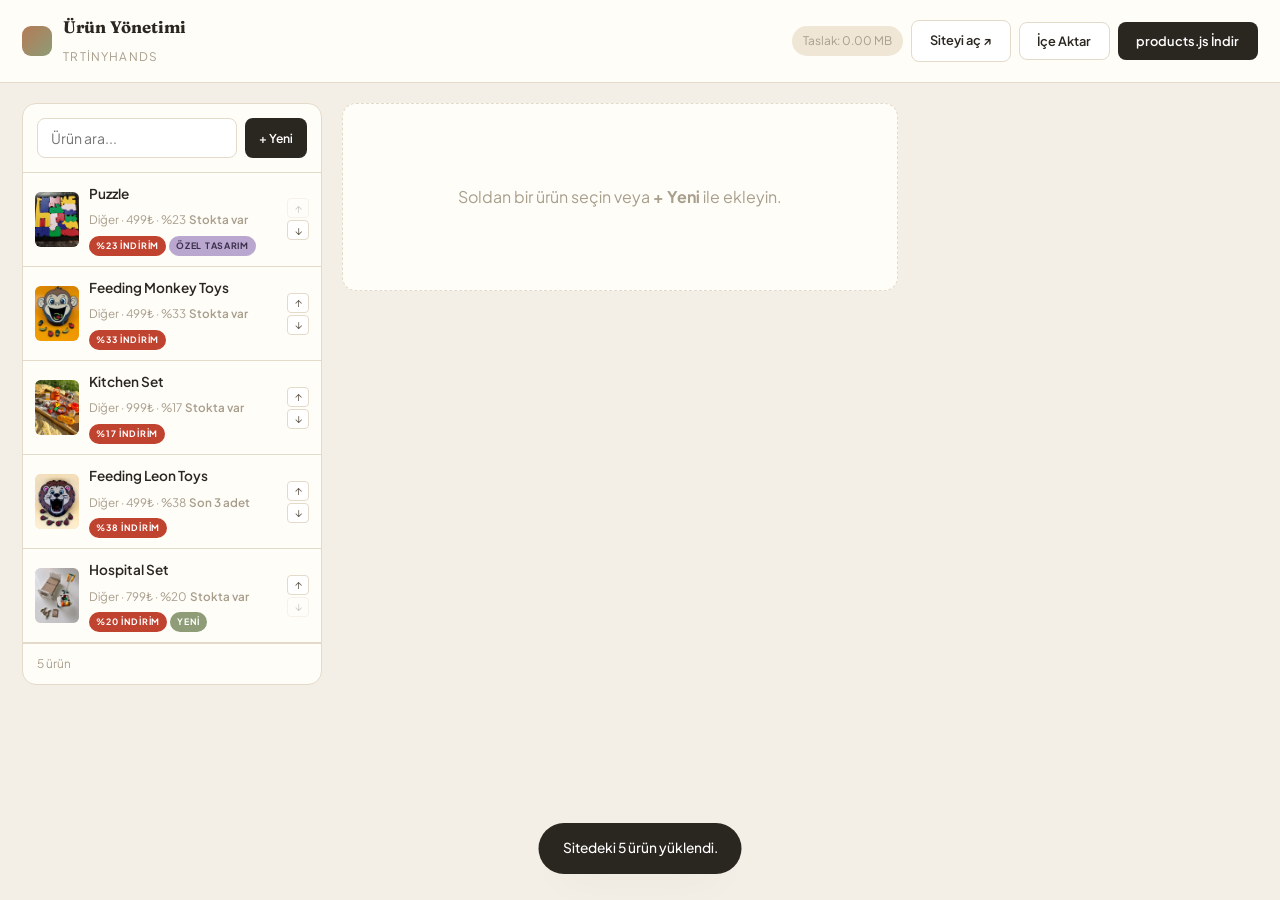
==== admin.html @ 54763dce "Add files via upload" ====
<!doctype html>
<html lang="tr">
<head>
  <meta charset="utf-8" />
  <meta name="viewport" content="width=device-width, initial-scale=1" />
  <meta name="robots" content="noindex, nofollow" />
  <title>Ürün Yönetimi · trtinyhands</title>

  <link rel="preconnect" href="https://fonts.googleapis.com" />
  <link rel="preconnect" href="https://fonts.gstatic.com" crossorigin />
  <link href="https://fonts.googleapis.com/css2?family=Fraunces:opsz,wght@9..144,400..700&family=Plus+Jakarta+Sans:wght@300;400;500;600;700;800&display=swap" rel="stylesheet" />
  <link rel="stylesheet" href="assets/css/style.css?v=13" />
  <link rel="stylesheet" href="assets/css/admin.css?v=13" />
  <link rel="icon" href="data:image/svg+xml,%3Csvg xmlns='http://www.w3.org/2000/svg' viewBox='0 0 100 100'%3E%3Crect x='6' y='6' width='88' height='88' rx='18' fill='%232a2620'/%3E%3Crect x='24' y='24' width='24' height='24' rx='4' fill='%23b47b56'/%3E%3Crect x='52' y='24' width='24' height='24' rx='4' fill='%238e9c78'/%3E%3Crect x='24' y='52' width='24' height='24' rx='4' fill='%23d8a48a'/%3E%3Crect x='52' y='52' width='24' height='24' rx='4' fill='%23e3c27a'/%3E%3C/svg%3E" />
</head>
<body class="admin">

  <header class="ad-head">
    <div class="ad-head__inner">
      <div class="ad-head__brand">
        <span class="ad-head__dot"></span>
        <div>
          <strong>Ürün Yönetimi</strong>
          <small>trtinyhands</small>
        </div>
      </div>

      <div class="ad-head__actions">
        <span class="ad-storage" id="storageMeter" title="Taslak deposu kullanımı"></span>
        <a class="btn-ghost" href="index.html" target="_blank" rel="noopener">Siteyi aç ↗</a>
        <button class="btn-ghost" id="importBtn">İçe Aktar</button>
        <button class="btn-solid" id="exportBtn">products.js İndir</button>
      </div>
    </div>
    <div class="ad-head__bar" id="dirtyBar" hidden>
      Kaydedilmemiş değişiklikler var — yayına almak için <strong>products.js İndir</strong>'e basıp
      dosyayı sitenizdeki <code>assets/js/</code> klasörüne yükleyin.
    </div>
  </header>

  <main class="ad-main">
    <!-- Sol: ürün listesi -->
    <aside class="ad-list">
      <div class="ad-list__head">
        <input type="search" id="listSearch" class="ad-input" placeholder="Ürün ara..." aria-label="Ürün ara" />
        <button class="btn-solid btn-solid--sm" id="newBtn">+ Yeni</button>
      </div>
      <div class="ad-list__items" id="listItems"></div>
      <p class="ad-list__count" id="listCount"></p>
    </aside>

    <!-- Orta: düzenleme formu -->
    <section class="ad-editor" id="editor">
      <div class="ad-empty" id="editorEmpty">
        <p>Soldan bir ürün seçin veya <strong>+ Yeni</strong> ile ekleyin.</p>
      </div>

      <form class="ad-form" id="form" hidden autocomplete="off">
        <div class="ad-form__head">
          <h2 id="formTitle">Ürünü Düzenle</h2>
          <button type="button" class="btn-danger" id="deleteBtn">Sil</button>
        </div>

        <!-- Görsel -->
        <fieldset class="ad-field">
          <legend>Ürün Görseli</legend>
          <p class="ad-hint">
            Kart oranı 4:5. Görseli sürükleyerek konumlandırın, tekerlek veya kaydırıcıyla yakınlaştırın.
            Görsel yüklemezseniz aşağıdaki figür kullanılır.
          </p>
          <div id="cropper"></div>
          <div class="ad-imgbar">
            <label class="btn-ghost">
              Dosya Seç
              <input type="file" id="imageInput" accept="image/*" hidden />
            </label>
            <button type="button" class="btn-ghost" id="imageClear">Görseli Kaldır</button>
          </div>
          <label class="ad-row">
            <span>Yedek figür (görsel yokken)</span>
            <input type="text" id="f_emoji" class="ad-input" maxlength="8" placeholder="🐉" />
          </label>
        </fieldset>

        <!-- Temel bilgiler -->
        <fieldset class="ad-field">
          <legend>Temel Bilgiler</legend>
          <label class="ad-row">
            <span>Ürün adı</span>
            <input type="text" id="f_title" class="ad-input" required />
          </label>
          <label class="ad-row">
            <span>Kategori</span>
            <input type="text" id="f_category" class="ad-input" list="categoryList" required />
            <datalist id="categoryList"></datalist>
          </label>
          <label class="ad-row">
            <span>Açıklama</span>
            <textarea id="f_desc" class="ad-input" rows="4"></textarea>
          </label>
        </fieldset>

        <!-- Fiyat -->
        <fieldset class="ad-field">
          <legend>Fiyat ve İndirim</legend>
          <div class="ad-grid2">
            <label class="ad-row">
              <span>Satış fiyatı (₺)</span>
              <input type="number" id="f_price" class="ad-input" min="0" step="1" required />
            </label>
            <label class="ad-row">
              <span>Eski fiyat (₺) — indirim yoksa boş</span>
              <input type="number" id="f_oldPrice" class="ad-input" min="0" step="1" />
            </label>
          </div>
          <p class="ad-discount" id="discountInfo"></p>
        </fieldset>

        <!-- Stok -->
        <fieldset class="ad-field">
          <legend>Stok</legend>
          <p class="ad-hint">
            Ürün sayfasındaki stok rozetini belirler: <strong>0</strong> → “Tükendi”
            (satın alma kapanır), <strong>1-5</strong> → “Son N adet”,
            <strong>6+</strong> → “Stokta var”.
          </p>
          <label class="ad-row ad-row--narrow">
            <span>Stok adedi</span>
            <input type="number" id="f_stock" class="ad-input" min="0" step="1" />
          </label>
          <p class="ad-stock-preview" id="stockPreview"></p>
        </fieldset>

        <!-- Etiketler -->
        <fieldset class="ad-field">
          <legend>Etiketler</legend>
          <p class="ad-hint">
            Ana sayfadaki kartta ve ürün sayfasında görünür. İndirim etiketi,
            eski fiyat girildiğinde otomatik eklenir.
          </p>
          <div class="ad-badges" id="badgePicker"></div>
        </fieldset>

        <!-- Teknik özellikler -->
        <fieldset class="ad-field">
          <legend>Teknik Özellikler</legend>
          <p class="ad-hint">Boş bıraktığınız alanlar varsayılan değerle doldurulur.</p>
          <label class="ad-row">
            <span>Boyut</span>
            <input type="text" id="f_size" class="ad-input" />
          </label>
          <label class="ad-row">
            <span>Malzeme</span>
            <input type="text" id="f_material" class="ad-input" />
          </label>
          <label class="ad-row">
            <span>Baskı kalitesi</span>
            <input type="text" id="f_layer" class="ad-input" />
          </label>
        </fieldset>

        <!-- Değerlendirme -->
        <fieldset class="ad-field">
          <legend>Değerlendirme</legend>
          <div class="ad-grid2">
            <label class="ad-row">
              <span>Puan (0-5)</span>
              <input type="number" id="f_rating" class="ad-input" min="0" max="5" step="0.1" />
            </label>
            <label class="ad-row">
              <span>Yorum sayısı</span>
              <input type="number" id="f_reviews" class="ad-input" min="0" step="1" />
            </label>
          </div>
        </fieldset>
      </form>
    </section>

    <!-- Sağ: canlı önizleme -->
    <aside class="ad-preview" id="preview" hidden>
      <h3>Önizleme</h3>

      <div class="ad-preview__block">
        <span class="ad-preview__label">Ana sayfadaki kart</span>
        <div class="product-grid ad-preview__grid" id="previewCard"></div>
      </div>

      <div class="ad-preview__block">
        <span class="ad-preview__label">Ürün sayfası</span>
        <div class="ad-preview__detail" id="previewDetail"></div>
      </div>
    </aside>
  </main>

  <input type="file" id="importInput" accept=".js,text/javascript,application/javascript" hidden />
  <div class="toast" id="toast" role="status" aria-live="polite"></div>

  <script src="assets/js/products.js?v=13"></script>
  <script src="assets/js/store.js?v=13"></script>
  <script src="assets/js/cropper.js?v=13"></script>
  <script src="assets/js/admin.js?v=15"></script>
</body>
</html>
---- assets/css/style.css ----
/* ============================================================
   trtinyhands · Global Styles
   Tema: sıcak-minimalist butik (bol beyaz alan, krem tonları)
   ============================================================ */

:root {
  /* Warm minimal palette */
  --bg: #f6f1e8;           /* sayfa: sıcak krem */
  --panel: #fffdf8;        /* kart/görsel/çekmece yüzeyi (krem-beyaz) */
  --cream: #efe6d6;        /* yumuşak bloklar / hover */
  --cream-2: #e8ddca;
  --ink: #2a2620;          /* sıcak siyah */
  --ink-2: #6a6156;
  --muted: #a89e8c;
  --line: #e4daca;         /* sıcak ince çizgi */
  --accent: #b47b56;       /* muted terracotta */
  --accent-ink: #935e3b;
  --sage: #8e9c78;         /* yumuşak adaçayı (dekoratif bant) */

  --radius: 8px;
  --radius-lg: 14px;
  --container: 1240px;
  --header-h: 74px;

  --shadow-sm: 0 1px 2px rgba(40, 36, 32, .04);
  --shadow-md: 0 18px 40px -24px rgba(40, 36, 32, .30);

  --font: 'Plus Jakarta Sans', system-ui, -apple-system, Segoe UI, Roboto, sans-serif;
  --font-display: 'Fraunces', 'Iowan Old Style', Georgia, 'Times New Roman', serif;
  --ease: cubic-bezier(.22, .61, .36, 1);
}

* { box-sizing: border-box; margin: 0; padding: 0; }
html { scroll-behavior: smooth; }
body {
  font-family: var(--font);
  color: var(--ink-2);
  background-color: var(--bg);
  line-height: 1.65;
  font-weight: 400;
  -webkit-font-smoothing: antialiased;
  text-rendering: optimizeLegibility;
  position: relative;
}
/* Canlı, yumuşak renk atmosferi (yaşayan arka plan) */
body::before {
  content: ''; position: fixed; inset: -20%; z-index: -1; pointer-events: none;
  background:
    radial-gradient(circle at 15% 18%, rgba(255, 138, 120, .26), transparent 42%),
    radial-gradient(circle at 85% 14%, rgba(110, 180, 215, .24), transparent 42%),
    radial-gradient(circle at 82% 84%, rgba(150, 195, 135, .24), transparent 44%),
    radial-gradient(circle at 16% 86%, rgba(244, 200, 110, .24), transparent 44%);
  animation: bgdrift 26s ease-in-out infinite alternate;
}
@keyframes bgdrift {
  0%   { transform: translate(0, 0) scale(1); }
  100% { transform: translate(2.5%, -2.5%) scale(1.07); }
}
img { max-width: 100%; display: block; }

/* Başlıklar: sıcak, oturaklı bir serif — el yapımı butik kimliğine güven katar */
h1, h2, h3,
.brand__text, .footer__brand, .card__title, .detail__title,
.section__head h2, .legal-content h1, .cart__head h3 {
  font-family: var(--font-display);
  letter-spacing: -.005em;
}

/* Figür görselleri (OpenMoji SVG) — emoji karakterinin yerini alır */
.emo { width: 1em; height: 1em; display: inline-block; vertical-align: -.125em; object-fit: contain; }
.emo--fallback { display: inline-block; width: auto; height: auto; line-height: 1; }
a { color: inherit; text-decoration: none; }
button { font-family: inherit; cursor: pointer; border: none; background: none; color: inherit; }
h1, h2, h3, h4 { color: var(--ink); font-weight: 600; line-height: 1.2; letter-spacing: -.01em; }

.container { width: 100%; max-width: var(--container); margin: 0 auto; padding: 0 28px; }

/* small caps label */
.eyebrow {
  font-size: .72rem; font-weight: 600; letter-spacing: .18em;
  text-transform: uppercase; color: var(--muted);
}

/* ---------- Buttons ---------- */
.btn {
  display: inline-flex; align-items: center; justify-content: center; gap: .5rem;
  padding: .95rem 1.8rem; border-radius: var(--radius); font-weight: 600; font-size: .82rem;
  letter-spacing: .08em; text-transform: uppercase;
  transition: background .25s var(--ease), color .25s var(--ease), border-color .25s var(--ease), transform .18s var(--ease);
}
.btn--primary { background: var(--ink); color: #fff; }
.btn--primary:hover { background: var(--accent-ink); transform: translateY(-2px); }
.btn--outline { background: transparent; color: var(--ink); border: 1px solid var(--line); }
.btn--outline:hover { border-color: var(--ink); transform: translateY(-2px); }
.btn:active { transform: translateY(0) scale(.98); }
.btn--full { width: 100%; }

/* ---------- Header ---------- */
.header {
  position: sticky; top: 0; z-index: 60;
  background: rgba(246, 241, 232, .82); backdrop-filter: saturate(180%) blur(12px);
  border-bottom: 1px solid var(--line);
}
.header__inner {
  height: var(--header-h);
  display: grid; grid-template-columns: 1fr auto 1fr; align-items: center;
}
.header__left { font-size: .78rem; letter-spacing: .1em; text-transform: uppercase; color: var(--muted); }
.brand {
  justify-self: center; display: inline-flex; align-items: center; gap: .6rem;
  font-weight: 700; font-size: 1.35rem; color: var(--ink); letter-spacing: -.01em; line-height: 0;
}
.brand .logo { height: 50px; width: auto; display: block; }
@media (max-width: 700px) { .brand .logo { height: 42px; } }
.brand__mark {
  display: grid; place-items: center; width: 34px; height: 34px; border-radius: 50%;
  background: var(--ink); color: #fff;
}
.brand__text { font-weight: 700; }
.brand__text span { color: var(--accent); }

.header__actions { justify-self: end; display: flex; align-items: center; gap: .4rem; }
.icon-btn {
  position: relative; display: grid; place-items: center; width: 44px; height: 44px;
  border-radius: 50%; font-size: 1.05rem; transition: background .2s;
}
.icon-btn:hover { background: var(--cream); }
.icon-btn .emo { width: 1.35rem; height: 1.35rem; }
.cart-count {
  position: absolute; top: 4px; right: 4px; min-width: 18px; height: 18px; padding: 0 4px;
  border-radius: 999px; background: var(--accent); color: #fff; font-size: .66rem; font-weight: 700;
  display: grid; place-items: center;
}
.cart-count.bump { animation: bump .45s var(--ease); }
@keyframes bump { 0% { transform: scale(1); } 35% { transform: scale(1.55); } 100% { transform: scale(1); } }

/* ---------- Shop intro ---------- */
.shop-intro { text-align: center; padding: 66px 0 28px; }
.shop-intro h1 { font-size: clamp(2rem, 4vw, 2.85rem); font-weight: 600; margin: 16px 0 14px; }
.shop-intro p { color: var(--ink-2); max-width: 580px; margin: 0 auto; }
.shop-intro .tagline {
  margin-top: 18px; font-style: italic; font-size: 1.05rem; color: var(--accent-ink); letter-spacing: .01em;
}

/* Değerler şeridi (temasal) */
.values {
  display: flex; justify-content: center; flex-wrap: wrap; gap: 14px 40px;
  padding: 6px 0 46px;
}
.value { display: inline-flex; align-items: center; gap: .55rem; font-size: .84rem; color: var(--ink-2); }
.value span { font-size: 1.1rem; color: var(--accent); }

/* Kart kategori etiketi (temasal) */
.card__cat { font-size: .66rem; letter-spacing: .16em; text-transform: uppercase; color: var(--muted); }

/* ---------- Dalgalı tanıtım bandı (temasal arka plan) ---------- */
.intro-band {
  position: relative; background: var(--sage); overflow: hidden;
  padding: 100px 0 108px; margin-bottom: 4px;
}
.intro-band::before, .intro-band::after {
  content: ''; position: absolute; left: 0; right: 0; height: 46px; z-index: 1;
  background-repeat: no-repeat; background-size: 100% 100%;
  background-image: url("data:image/svg+xml,%3Csvg xmlns='http://www.w3.org/2000/svg' viewBox='0 0 1440 48' preserveAspectRatio='none'%3E%3Cpath fill='%23f6f1e8' d='M0,24 C180,48 360,2 720,18 C1080,34 1260,50 1440,26 L1440,48 L0,48 Z'/%3E%3C/svg%3E");
}
.intro-band::before { top: -1px; transform: scaleY(-1); }
.intro-band::after { bottom: -1px; }
.intro-band .shop-intro { position: relative; z-index: 2; padding: 0; }
.intro-band .eyebrow { color: rgba(255, 255, 255, .75); }
.intro-band h1 { color: #fff; }
.intro-band p { color: rgba(255, 255, 255, .95); }
.intro-band .tagline { color: #f4e9db; }

/* ---------- Kayan temasal şerit (marquee) ---------- */
.marquee { overflow: hidden; background: var(--cream); border-top: 1px solid var(--line); border-bottom: 1px solid var(--line); }
.marquee__track { display: inline-flex; align-items: center; white-space: nowrap; padding: 12px 0; animation: marquee 30s linear infinite; }
.marquee:hover .marquee__track { animation-play-state: paused; }
.marquee__track span { display: inline-flex; align-items: center; gap: .5rem; font-size: .82rem; letter-spacing: .06em; color: var(--accent-ink); padding: 0 28px; }
.marquee__track span .emo { width: 1.15rem; height: 1.15rem; }
.marquee__track span::after { content: '·'; margin-left: 28px; color: var(--muted); }
@keyframes marquee { from { transform: translateX(0); } to { transform: translateX(-50%); } }
@media (prefers-reduced-motion: reduce) { .marquee__track { animation: none; } }

/* ---------- Shop toolbar (filters + search) ---------- */
.toolbar {
  display: flex; align-items: center; justify-content: space-between; gap: 20px;
  padding: 22px 0; border-bottom: 1px solid var(--line);
  margin: 54px 0 44px; flex-wrap: wrap;
}
.filters { display: flex; flex-wrap: wrap; gap: 4px; }
.chip {
  display: inline-flex; align-items: center; gap: .4rem;
  padding: .5rem 1rem; border-radius: 999px; font-size: .84rem; font-weight: 500; color: var(--ink-2);
  transition: background .2s, color .2s;
}
.chip .emo { width: 1.05rem; height: 1.05rem; }
.chip:hover { background: var(--cream); color: var(--ink); }
.chip.active { background: var(--ink); color: #fff; }

.search {
  padding: .6rem 1rem .6rem 2.2rem; border: 1px solid var(--line); border-radius: 999px; font-size: .88rem;
  min-width: 230px; background: var(--panel) url("data:image/svg+xml,%3Csvg xmlns='http://www.w3.org/2000/svg' width='16' height='16' fill='none' stroke='%23a49c8f' stroke-width='2' viewBox='0 0 24 24'%3E%3Ccircle cx='11' cy='11' r='7'/%3E%3Cpath d='M21 21l-4.3-4.3'/%3E%3C/svg%3E") no-repeat .85rem center;
  font-family: inherit; transition: border-color .2s;
}
.search:focus { outline: none; border-color: var(--ink); }

/* ---------- Product grid ---------- */
.product-grid { display: grid; grid-template-columns: repeat(4, 1fr); gap: 40px 28px; }
.card { display: flex; flex-direction: column; }
.product-grid .card { transition: transform .35s var(--ease); }
.product-grid .card:hover { transform: translateY(-8px); }
.card__media {
  position: relative; aspect-ratio: 4/5; overflow: hidden;
  border: 1px solid var(--line);
  border-radius: 46% 54% 52% 48% / 50% 46% 54% 50%; /* organik blob */
  display: grid; place-items: center; font-size: 5.9rem;
  background-color: var(--panel);
  background-image:
    radial-gradient(circle at 20% 18%, rgba(255, 255, 255, .55) 0 5px, transparent 6px),
    radial-gradient(circle at 84% 84%, rgba(42, 38, 32, .05) 0 4px, transparent 5px),
    radial-gradient(circle at 86% 22%, rgba(255, 255, 255, .4) 0 3px, transparent 4px);
  transition: border-radius .55s var(--ease), background-color .3s var(--ease),
              box-shadow .3s var(--ease), border-color .3s var(--ease);
}
/* Figür arkası spot ışığı dairesi */
.card__media::before {
  content: ''; position: absolute; z-index: 0; width: 64%; aspect-ratio: 1; border-radius: 50%;
  background: rgba(255, 255, 255, .5); transition: transform .5s var(--ease);
}
.card__emoji { position: relative; z-index: 1; }
.card:hover .card__media { box-shadow: var(--shadow-md); border-color: transparent; }
.card:hover .card__media::before { transform: scale(1.14); }
.card__media .card__emoji { transition: transform .4s var(--ease); }
.card:hover .card__emoji { animation: wobble .6s var(--ease); }
@keyframes wobble {
  0%   { transform: scale(1) rotate(0); }
  30%  { transform: scale(1.14) rotate(-7deg); }
  60%  { transform: scale(1.08) rotate(6deg); }
  100% { transform: scale(1.06) rotate(0); }
}
/* Yüklenen ürün görseli — figür yerine geçer.
   Kaplar `place-items: center` kullandığı için görsel içerik boyutuna
   göre küçülüyordu; mutlak konumla kabı tamamen doldurur. */
.figure { display: block; object-fit: cover; }
.card__media, .gallery__main, .cart-line__img { position: relative; }
.card__media .figure,
.gallery__main .figure,
.cart-line__img .figure {
  position: absolute; inset: 0; width: 100%; height: 100%;
  border-radius: inherit;
}
.card__media .figure { transition: transform .5s var(--ease); }
.card:hover .card__media .figure { transform: scale(1.06); }

/* Sepete uçan kopyanın kendi boyutu olmalı */
.fly .figure { position: static; width: 2.6rem; height: 2.6rem; border-radius: 10px; }

/* ---------- Ürün etiketleri ---------- */
/* Etiketler blob şeklinin dışında, bilgi alanının üstünde durur:
   organik border-radius + overflow:hidden onları kırpıyordu.
   Kap etiket olmasa da basılır ve yüksekliği ayrılır — aksi halde
   etiketsiz kartların başlık/fiyat/buton hizası kayıyordu. */
.card__badges {
  display: flex; flex-wrap: wrap; align-items: flex-start; gap: 5px;
  margin-bottom: 8px;
}
.card__badges .badge { font-size: .6rem; padding: .26rem .6rem; box-shadow: none; }
/* Etiketsiz kartta yeri tutar: sabit bir min-height yazmak yerine gerçek
   rozetin ölçüsünü kullanır, yazı tipi değişse de hiza bozulmaz. */
.badge--ghost { visibility: hidden; background: none; box-shadow: none; animation: none; }
.badge {
  display: inline-block; padding: .34rem .72rem; border-radius: 999px;
  font-family: var(--font); font-size: .66rem; font-weight: 700;
  letter-spacing: .08em; text-transform: uppercase; white-space: nowrap;
  box-shadow: 0 2px 8px rgba(40, 36, 32, .18);
}
.badge--sale  { background: #c0432f; color: #fff; }
.badge--gold  { background: #e3c27a; color: #4a3a1c; }
.badge--sage  { background: #8e9c78; color: #fff; }
.badge--clay  { background: #b47b56; color: #fff; }
.badge--lilac { background: #b9a7cf; color: #3a2f4a; }
.badge--blush { background: #e8b4a0; color: #5a3327; }
.badge--out   { background: #6b6560; color: #fff; }

/* İndirim etiketi dikkat çeksin */
.badge--sale { animation: badgePulse 2.4s ease-in-out infinite; }

/* Detay sayfasındaki etiketler */
.gallery__badges {
  position: absolute; top: 18px; left: 18px; z-index: 2;
  display: flex; flex-wrap: wrap; gap: 8px; max-width: calc(100% - 36px);
}
.gallery__badges .badge { font-size: .7rem; padding: .4rem .85rem; }

.card__info { flex: 1; padding: 16px 4px 0; display: flex; flex-direction: column; gap: 4px; }
.card__title { font-size: 1rem; font-weight: 600; color: var(--ink); }
.card__title-link:hover .card__title { color: var(--accent-ink); }
.card__price { font-size: .95rem; color: var(--ink-2); font-weight: 500; }
.card__price .was { color: var(--muted); text-decoration: line-through; margin-right: 8px; font-weight: 400; }
.card__price .from { color: var(--muted); font-weight: 400; margin-right: 4px; font-size: .82rem; }
/* Başlık iki satıra taştığında bile butonlar aynı hizada kalsın */
.card__price { padding-bottom: 8px; }
.card__add {
  margin-top: auto; padding: .7rem 1rem; border: 1px solid var(--line); border-radius: var(--radius);
  font-size: .76rem; font-weight: 600; letter-spacing: .08em; text-transform: uppercase; color: var(--ink);
  transition: background .2s, color .2s, border-color .2s;
}
.card__add { transition: background .2s, color .2s, border-color .2s, transform .12s var(--ease); }
.card__add:hover { background: var(--ink); color: #fff; border-color: var(--ink); }
.card__add:active { transform: scale(.96); }
.empty { text-align: center; color: var(--muted); padding: 60px 0; grid-column: 1 / -1; }
.empty__icon { display: block; width: 2.6rem; height: 2.6rem; margin: 0 auto 14px; }

/* Tükenen ürün kartı */
.card--out .card__media { opacity: .55; filter: grayscale(.45); }
.card--out .card__add { opacity: .5; cursor: not-allowed; }
.card--out .card__add:hover { background: none; color: var(--ink); border-color: var(--line); }

.shop { padding-bottom: 100px; }

/* ---- Eğlenceli kart şekilleri & pastel tonlar ---- */
/* Pastel ton döngüsü (tema içinde, yumuşak) */
.product-grid .card:nth-child(6n+1) .card__media { background-color: #f6e4dc; } /* blush   */
.product-grid .card:nth-child(6n+2) .card__media { background-color: #f4ecd3; } /* butter  */
.product-grid .card:nth-child(6n+3) .card__media { background-color: #e6ede1; } /* sage    */
.product-grid .card:nth-child(6n+4) .card__media { background-color: #e2ecec; } /* sky     */
.product-grid .card:nth-child(6n+5) .card__media { background-color: #f0e1d5; } /* clay    */
.product-grid .card:nth-child(6n+6) .card__media { background-color: #eae3ef; } /* lilac   */

/* Satır bazlı blob şekil varyasyonu */
.product-grid .card:nth-child(3n+1) .card__media { border-radius: 46% 54% 52% 48% / 50% 46% 54% 50%; }
.product-grid .card:nth-child(3n+2) .card__media { border-radius: 54% 46% 49% 51% / 47% 52% 48% 53%; }
.product-grid .card:nth-child(3n)   .card__media { border-radius: 50% 50% 45% 55% / 55% 47% 53% 45%; }

/* Hover'da şekli değiştir (nth kurallarından sonra gelmeli) */
.product-grid .card:hover .card__media { border-radius: 58% 42% 47% 53% / 44% 57% 43% 56%; }

/* ============================================================
   Product Detail Page
   ============================================================ */
.breadcrumb { padding: 30px 0 0; font-size: .8rem; color: var(--muted); letter-spacing: .02em; }
.breadcrumb a:hover { color: var(--ink); }
.breadcrumb span { margin: 0 .5rem; }

.detail { padding: 30px 0 90px; }
.detail__grid { display: grid; grid-template-columns: 1fr 1fr; gap: 64px; align-items: start; }

/* Gallery */
.gallery__main {
  aspect-ratio: 4/5; border-radius: var(--radius-lg); background: var(--panel); border: 1px solid var(--line);
  display: grid; place-items: center; font-size: 9rem; position: relative; overflow: hidden;
}
.gallery__main .figure { border-radius: var(--radius-lg); }

/* Info */
.detail__cat { font-size: .72rem; font-weight: 600; letter-spacing: .18em; text-transform: uppercase; color: var(--muted); }
.detail__title { font-size: clamp(1.9rem, 3.5vw, 2.6rem); font-weight: 600; margin: 10px 0 14px; }
.detail__rating { display: flex; align-items: center; gap: .5rem; color: var(--muted); font-size: .88rem; margin-bottom: 22px; }
.detail__rating .stars { color: var(--accent); letter-spacing: .08em; }
.detail__price { display: flex; align-items: baseline; gap: .9rem; margin-bottom: 6px; }
.detail__price .now { font-size: 1.7rem; font-weight: 600; color: var(--ink); }
.detail__price .was { color: var(--muted); text-decoration: line-through; font-size: 1.05rem; }
.detail__price .off { color: var(--accent-ink); font-weight: 600; font-size: .82rem; letter-spacing: .04em; }
.detail__stock {
  display: inline-flex; align-items: center; gap: .5rem;
  margin-bottom: 26px; padding: .45rem .95rem .45rem .8rem;
  border-radius: 999px; font-size: .84rem; font-weight: 600; letter-spacing: .01em;
  border: 1px solid;
}
.detail__stock-dot {
  width: 8px; height: 8px; border-radius: 50%; flex-shrink: 0;
  background: currentColor;
}

/* Bol stok — yeşil, nabız atar */
.detail__stock--in { background: #e7efe1; border-color: #c4d6b8; color: #4a6138; }
.detail__stock--in .detail__stock-dot {
  background: #5f8a45;
  box-shadow: 0 0 0 0 rgba(95, 138, 69, .55); animation: stockPulse 2.2s ease-out infinite;
}
/* Azalıyor — kehribar, daha hızlı nabız */
.detail__stock--low { background: #fbeed6; border-color: #eed9a8; color: #8a6318; }
.detail__stock--low .detail__stock-dot {
  background: #c9901f;
  box-shadow: 0 0 0 0 rgba(201, 144, 31, .6); animation: stockPulseLow 1.5s ease-out infinite;
}
/* Tükendi — kırmızı, sabit */
.detail__stock--out { background: #f7e2dd; border-color: #e6bdb3; color: #9c3b28; }
.detail__stock--out .detail__stock-dot { background: #c0432f; }

@keyframes stockPulse {
  0%   { box-shadow: 0 0 0 0 rgba(95, 138, 69, .55); }
  70%  { box-shadow: 0 0 0 7px rgba(95, 138, 69, 0); }
  100% { box-shadow: 0 0 0 0 rgba(95, 138, 69, 0); }
}
@keyframes stockPulseLow {
  0%   { box-shadow: 0 0 0 0 rgba(201, 144, 31, .6); }
  70%  { box-shadow: 0 0 0 8px rgba(201, 144, 31, 0); }
  100% { box-shadow: 0 0 0 0 rgba(201, 144, 31, 0); }
}

/* Stokta yokken satın alma kapalı */
.btn:disabled { opacity: .45; cursor: not-allowed; }
.btn:disabled:hover { transform: none; background: var(--ink); }
.detail__desc { color: var(--ink-2); margin-bottom: 30px; line-height: 1.75; }


.buy-row { display: flex; gap: 12px; align-items: stretch; margin-bottom: 30px; flex-wrap: wrap; }
.stepper { display: inline-flex; align-items: center; border: 1px solid var(--line); border-radius: var(--radius); overflow: hidden; }
.stepper button { width: 48px; min-height: 54px; font-size: 1.2rem; background: transparent; transition: background .2s; }
.stepper button:hover { background: var(--cream); }
.stepper input { width: 50px; text-align: center; border: none; font-size: 1rem; font-weight: 600; font-family: inherit; color: var(--ink); background: transparent; }
.stepper input:focus { outline: none; }
.buy-row .btn { flex: 1; min-height: 54px; }


.specs { border-top: 1px solid var(--line); }
.specs__row { display: flex; justify-content: space-between; gap: 16px; padding: 14px 0; border-bottom: 1px solid var(--line); font-size: .9rem; }
.specs__row dt { color: var(--muted); }
.specs__row dd { color: var(--ink); font-weight: 500; text-align: right; }

/* Related */
.related { padding: 40px 0 100px; border-top: 1px solid var(--line); }

/* not found */
.notfound { text-align: center; padding: 110px 20px; }
.notfound .emoji { font-size: 3.4rem; margin-bottom: 14px; }
.notfound h1 { font-size: 1.7rem; margin-bottom: 10px; }
.notfound p { color: var(--muted); margin-bottom: 26px; }

/* ---------- Cart drawer ---------- */
.cart-overlay { position: fixed; inset: 0; background: rgba(40, 36, 32, .4); opacity: 0; visibility: hidden; transition: .3s; z-index: 90; }
.cart-overlay.open { opacity: 1; visibility: visible; }
.cart {
  position: fixed; top: 0; right: 0; width: min(420px, 100%); height: 100%; background: var(--panel); z-index: 100;
  transform: translateX(100%); transition: transform .4s var(--ease); display: flex; flex-direction: column;
  box-shadow: -30px 0 60px rgba(40, 36, 32, .12);
}
.cart.open { transform: translateX(0); }
.cart__head { display: flex; justify-content: space-between; align-items: center; padding: 26px 26px 20px; border-bottom: 1px solid var(--line); }
.cart__head h3 { font-size: 1.05rem; font-weight: 600; letter-spacing: .04em; text-transform: uppercase; }
.cart__items { flex: 1; overflow-y: auto; padding: 10px 26px; }
.cart-line { display: flex; gap: 14px; padding: 18px 0; border-bottom: 1px solid var(--line); }
.cart-line__img { width: 66px; height: 66px; border-radius: var(--radius); background: var(--cream); display: grid; place-items: center; font-size: 1.9rem; flex-shrink: 0; }
.cart-line__info { flex: 1; }
.cart-line__info strong { display: block; font-size: .92rem; font-weight: 600; color: var(--ink); }
.cart-line__info small { color: var(--muted); }
.qty { display: inline-flex; align-items: center; gap: 12px; margin-top: 10px; }
.qty button { width: 26px; height: 26px; border-radius: 6px; border: 1px solid var(--line); font-size: 1rem; line-height: 1; transition: .2s; }
.qty button:hover { border-color: var(--ink); }
.cart-line__remove { color: var(--muted); font-size: .78rem; align-self: flex-start; }
.cart-line__remove:hover { color: var(--accent-ink); }
.cart__empty { text-align: center; color: var(--muted); padding: 60px 20px; }
.cart__empty span { font-size: 2.6rem; display: block; margin-bottom: 12px; }
.cart__foot { padding: 22px 26px; border-top: 1px solid var(--line); }
.cart__total { display: flex; justify-content: space-between; align-items: center; margin-bottom: 16px; font-size: 1rem; }
.cart__total strong { font-size: 1.3rem; font-weight: 600; color: var(--ink); }
.cart__note { text-align: center; font-size: .76rem; color: var(--muted); margin-top: 12px; }

/* ---------- Toast ---------- */
.toast {
  /* Gizliyken tam olarak ekranın altına çekilir: 130% kısa metinlerde
     yetmiyor ve siyah bir şerit sayfanın altında görünür kalıyordu. */
  position: fixed; bottom: 26px; left: 50%;
  transform: translate(-50%, calc(100% + 26px));
  opacity: 0; visibility: hidden;
  background: var(--ink); color: #fff; padding: .9rem 1.5rem; border-radius: 999px; font-weight: 500; font-size: .86rem;
  z-index: 120; box-shadow: var(--shadow-md); white-space: nowrap;
  transition: transform .35s var(--ease), opacity .3s var(--ease), visibility .3s;
}
.toast.show { transform: translate(-50%, 0); opacity: 1; visibility: visible; }

/* ---------- Footer ---------- */
.footer { border-top: 1px solid var(--line); padding: 44px 0; }
.footer__inner { display: flex; align-items: center; justify-content: space-between; gap: 20px; flex-wrap: wrap; }
.footer__brand { display: inline-flex; align-items: center; gap: .6rem; font-weight: 700; color: var(--ink); font-size: 1.1rem; }
.footer__brand span { color: var(--accent); }
.footer p { font-size: .82rem; color: var(--muted); }
.footer__tag { font-style: italic; color: var(--accent-ink); }

/* ---------- Kaydırma: ilerleme çubuğu + sıkışan başlık ---------- */
.scroll-progress {
  position: absolute; left: 0; right: 0; bottom: -1px; height: 2px;
  background: linear-gradient(90deg, var(--accent), var(--sage));
  transform: scaleX(0); transform-origin: 0 50%;
  will-change: transform;
}

.header { transition: box-shadow .35s var(--ease), background-color .35s var(--ease); }
.header__inner { transition: height .35s var(--ease); }
.header .brand .logo { transition: height .35s var(--ease); }
.header.scrolled {
  background: rgba(246, 241, 232, .94);
  box-shadow: 0 10px 30px -22px rgba(40, 36, 32, .5);
}
.header.scrolled .header__inner { height: 60px; }
.header.scrolled .brand .logo { height: 38px; }

/* Parallax katmanları */
.band-figures, .intro-band .shop-intro { will-change: transform; }

/* ---------- Bölüm başlığı (genel) ---------- */
.section__head { margin-bottom: 34px; text-align: center; }
.section__head h2 { font-size: clamp(1.5rem, 2.6vw, 1.9rem); font-weight: 600; color: var(--ink); }
.section__head .eyebrow { display: block; margin-bottom: 10px; }

/* ============================================================
   Yasal Sayfalar (legal.html)
   ============================================================ */
.legal {
  display: grid; grid-template-columns: 240px 1fr; gap: 56px;
  align-items: start; padding: 24px 0 90px;
}

.legal-nav { position: sticky; top: calc(var(--header-h) + 20px); display: flex; flex-direction: column; gap: 2px; }
.legal-nav h4 {
  font-size: .7rem; font-weight: 600; letter-spacing: .16em; text-transform: uppercase;
  color: var(--muted); margin-bottom: 12px;
}
.legal-nav__link {
  padding: .6rem .85rem; border-radius: var(--radius); font-size: .88rem; color: var(--ink-2);
  transition: background .2s, color .2s;
}
.legal-nav__link:hover { background: var(--cream); color: var(--ink); }
.legal-nav__link.active { background: var(--ink); color: #fff; }

.legal-content {
  background: var(--panel); border: 1px solid var(--line); border-radius: var(--radius-lg);
  padding: 44px 48px; box-shadow: var(--shadow-sm); min-width: 0;
}
.legal-content h1 { font-size: clamp(1.5rem, 3vw, 2rem); font-weight: 600; color: var(--ink); line-height: 1.25; }
.legal-updated { font-size: .8rem; color: var(--muted); margin-top: 8px; }

.legal-notice {
  margin: 24px 0 8px; padding: 16px 18px; border-radius: var(--radius);
  background: var(--cream); border-left: 3px solid var(--accent);
  font-size: .86rem; color: var(--ink-2); line-height: 1.65;
}
.legal-notice strong { color: var(--ink); }
.legal-notice code {
  font-family: ui-monospace, SFMono-Regular, Menlo, monospace; font-size: .82em;
  background: var(--panel); border: 1px solid var(--line); border-radius: 4px; padding: .1em .4em;
}

.legal-body { font-size: .93rem; line-height: 1.8; }
.legal-body h3 {
  font-size: 1rem; font-weight: 600; color: var(--ink);
  margin: 30px 0 10px; padding-top: 22px; border-top: 1px solid var(--line);
}
.legal-body p { margin-bottom: 14px; }
.legal-body strong { color: var(--ink); font-weight: 600; }
.legal-body ul { margin: 0 0 16px 1.15rem; }
.legal-body li { margin-bottom: 7px; }

/* ---------- Reveal (scroll animasyonu) ---------- */
.reveal { opacity: 0; transform: translateY(32px) scale(.97); }
.reveal.in {
  opacity: 1; transform: none;
  transition: opacity .55s var(--ease), transform .75s var(--ease);
  transition-delay: var(--d, 0ms);
}
@media (prefers-reduced-motion: reduce) {
  .reveal, .reveal.in { opacity: 1; transform: none; transition: none; }
}

/* ============================================================
   Eğlenceli Animasyonlar
   ============================================================ */

/* Tanıtım bandında uçuşan figürler */
.band-figures { position: absolute; inset: 0; z-index: 1; pointer-events: none; overflow: hidden; }
.bf { position: absolute; font-size: 2.5rem; filter: drop-shadow(0 8px 12px rgba(40, 36, 32, .18)); animation: floaty 6s ease-in-out infinite; }
.bf--1 { left: 5%;  top: 26%;    animation-duration: 6s; }
.bf--2 { right: 6%; top: 22%;    animation-duration: 7.2s; animation-delay: .5s; }
.bf--3 { left: 11%; bottom: 22%; font-size: 1.9rem; animation-duration: 5.4s; animation-delay: .3s; }
.bf--4 { right: 12%; bottom: 24%; font-size: 2.1rem; animation-duration: 6.6s; animation-delay: 1s; }
.bf--5 { left: 22%;  top: 12%;    font-size: 1.7rem; animation-duration: 6.8s; animation-delay: .8s; }
.bf--6 { right: 24%; bottom: 12%; font-size: 1.6rem; animation-duration: 5.9s; animation-delay: .2s; }
.bf--7 { left: 32%;  bottom: 16%; font-size: 1.5rem; animation-duration: 7.6s; animation-delay: 1.3s; }
.bf--8 { right: 33%; top: 14%;    font-size: 1.4rem; animation-duration: 6.2s; animation-delay: .6s; }
@keyframes floaty {
  0%, 100% { transform: translateY(0) rotate(-5deg); }
  50%      { transform: translateY(-20px) rotate(6deg); }
}

/* Sepete uçan figür */
.fly {
  position: fixed; z-index: 130; font-size: 2.6rem; transform: translate(-50%, -50%);
  transition: transform .8s cubic-bezier(.5, -0.28, .35, 1), opacity .8s ease;
  pointer-events: none; will-change: transform, opacity;
}

/* Sepet ikonu sallanması */
.icon-btn.wiggle { animation: wiggle .5s ease; }
@keyframes wiggle {
  0%, 100% { transform: rotate(0); }
  20% { transform: rotate(-14deg); }
  45% { transform: rotate(11deg); }
  70% { transform: rotate(-6deg); }
}

/* Rozet nabzı */
@keyframes badgePulse {
  0%, 100% { transform: scale(1); }
  50% { transform: scale(1.06); }
}

/* Logo giriş animasyonu */
.brand .logo { animation: logoIn .6s var(--ease) both; }
@keyframes logoIn { from { opacity: 0; transform: translateY(-7px) scale(.95); } to { opacity: 1; transform: none; } }

/* Filtre çipi hover zıplaması */
.chip { transition: background .2s, color .2s, transform .18s var(--ease); }
.chip:hover { transform: translateY(-2px); }

/* Değer/şerit öğeleri hover */
.marquee__track span { transition: color .2s; }

/* Hareket azaltma tercihi */
@media (prefers-reduced-motion: reduce) {
  .bf, .badge, .brand .logo, .card__emoji, .detail__stock-dot { animation: none !important; }
  .fly { display: none !important; }
}

/* ============================================================
   Responsive
   ============================================================ */
@media (max-width: 1000px) {
  .product-grid { grid-template-columns: repeat(3, 1fr); }
  .detail__grid { grid-template-columns: 1fr; gap: 36px; }
  .legal { grid-template-columns: 1fr; gap: 28px; }
  .legal-nav { position: static; flex-direction: row; flex-wrap: wrap; gap: 6px; }
  .legal-nav h4 { width: 100%; margin-bottom: 6px; }
  .legal-content { padding: 32px 28px; }
  .gallery__main { max-width: 480px; }
}
@media (max-width: 700px) {
  .container { padding: 0 20px; }
  .product-grid { grid-template-columns: repeat(2, 1fr); gap: 28px 16px; }
  .toolbar { flex-direction: column; align-items: stretch; }
  .search { min-width: 0; width: 100%; }
  .filters { justify-content: center; }
  .shop-intro { padding: 46px 0 30px; }
  .footer__inner { flex-direction: column; text-align: center; }
  .legal-content { padding: 26px 20px; }
  .legal-nav__link { font-size: .82rem; padding: .5rem .7rem; }
  .bf--1, .bf--3, .bf--5, .bf--6, .bf--7, .bf--8 { display: none; }
  .bf--2 { right: 3%; top: 8%; font-size: 1.7rem; }
  .bf--4 { right: 4%; bottom: 10%; font-size: 1.7rem; }
}
@media (max-width: 420px) {
  .product-grid { grid-template-columns: 1fr 1fr; gap: 22px 12px; }
  .card__media { font-size: 4.2rem; }
}
---- assets/css/admin.css ----
/* ============================================================
   trtinyhands · Ürün Yönetim Paneli (admin.css)
   style.css'in üzerine biner; mağaza sınıflarını (.card, .badge,
   .specs …) önizlemede aynen kullanır.
   ============================================================ */

.admin {
  background: #f4efe6;
  color: var(--ink-2);
  min-height: 100vh;
}
.admin::before { display: none; } /* mağazadaki hareketli arka planı kapat */

.admin h1, .admin h2, .admin h3 { color: var(--ink); }

/* ---------- Ortak kontroller ---------- */
.btn-solid, .btn-ghost, .btn-danger {
  font-family: var(--font); font-size: .8rem; font-weight: 600;
  padding: .6rem 1.1rem; border-radius: var(--radius); cursor: pointer;
  border: 1px solid transparent; transition: .18s var(--ease); white-space: nowrap;
  display: inline-flex; align-items: center; gap: .4rem;
}
.btn-solid { background: var(--ink); color: #fff; }
.btn-solid:hover { background: var(--accent-ink); }
.btn-solid--sm { padding: .5rem .8rem; font-size: .76rem; }
.btn-ghost { background: #fff; color: var(--ink); border-color: var(--line); }
.btn-ghost:hover { border-color: var(--ink); }
.btn-danger { background: transparent; color: #c0432f; border-color: #e3bdb5; }
.btn-danger:hover { background: #c0432f; color: #fff; border-color: #c0432f; }

.ad-input {
  width: 100%; padding: .62rem .8rem; border: 1px solid var(--line); border-radius: var(--radius);
  background: #fff; font-family: var(--font); font-size: .88rem; color: var(--ink);
  transition: border-color .18s;
}
.ad-input:focus { outline: none; border-color: var(--ink); }
textarea.ad-input { resize: vertical; line-height: 1.6; }

/* ---------- Üst çubuk ---------- */
.ad-head {
  position: sticky; top: 0; z-index: 50;
  background: var(--panel); border-bottom: 1px solid var(--line);
}
.ad-head__inner {
  display: flex; align-items: center; justify-content: space-between; gap: 16px;
  padding: 14px 22px; flex-wrap: wrap;
}
.ad-head__brand { display: flex; align-items: center; gap: .7rem; }
.ad-head__dot {
  width: 30px; height: 30px; border-radius: 9px; flex-shrink: 0;
  background: linear-gradient(135deg, var(--accent), var(--sage));
}
.ad-head__brand strong { display: block; font-family: var(--font-display); font-size: 1.05rem; color: var(--ink); }
.ad-head__brand small { color: var(--muted); font-size: .74rem; letter-spacing: .1em; text-transform: uppercase; }
.ad-head__actions { display: flex; align-items: center; gap: 8px; flex-wrap: wrap; }

.ad-storage {
  font-size: .74rem; color: var(--muted); padding: .35rem .7rem;
  background: var(--cream); border-radius: 999px; white-space: nowrap;
}
.ad-storage.is-warn { background: #f7e0d8; color: #a8412c; font-weight: 600; }

.ad-head__bar {
  background: #fdf3d8; border-top: 1px solid #ecdcb0; color: #7a5c17;
  font-size: .82rem; padding: 10px 22px;
}
.ad-head__bar code {
  font-family: ui-monospace, SFMono-Regular, Menlo, monospace; font-size: .92em;
  background: #fff; border: 1px solid #ecdcb0; border-radius: 4px; padding: .05em .35em;
}

/* ---------- Yerleşim ---------- */
.ad-main {
  display: grid; grid-template-columns: 300px minmax(0, 1fr) 340px;
  gap: 20px; padding: 20px 22px 60px; align-items: start;
  max-width: 1600px; margin: 0 auto;
}

/* ---------- Ürün listesi ---------- */
.ad-list {
  background: var(--panel); border: 1px solid var(--line); border-radius: var(--radius-lg);
  position: sticky; top: 86px; overflow: hidden;
}
.ad-list__head { display: flex; gap: 8px; padding: 14px; border-bottom: 1px solid var(--line); }
.ad-list__items { max-height: calc(100vh - 230px); overflow-y: auto; }
.ad-list__count { padding: 10px 14px; font-size: .74rem; color: var(--muted); border-top: 1px solid var(--line); }

.ad-item {
  display: flex; align-items: center; gap: 10px; padding: 10px 12px;
  border-bottom: 1px solid var(--line); cursor: pointer; transition: background .15s;
}
.ad-item:hover { background: var(--cream); }
.ad-item.is-active { background: var(--cream); box-shadow: inset 3px 0 0 var(--accent); }
.ad-item__thumb {
  position: relative;
  width: 44px; height: 55px; flex-shrink: 0; border-radius: 6px; overflow: hidden;
  background: var(--cream-2); display: grid; place-items: center; font-size: 1.5rem;
}
.ad-item__thumb .figure { position: absolute; inset: 0; width: 100%; height: 100%; }
.ad-item__thumb .emo { width: 1.5rem; height: 1.5rem; }
.ad-item__info { flex: 1; min-width: 0; }
.ad-item__info strong {
  display: block; font-size: .85rem; font-weight: 600; color: var(--ink);
  overflow: hidden; text-overflow: ellipsis; white-space: nowrap;
}
.ad-item__info small { font-size: .73rem; color: var(--muted); }
.ad-item__badges { display: flex; flex-wrap: wrap; gap: 3px; margin-top: 4px; }
.ad-item__stock {
  display: inline-block; margin-top: 2px; font-size: .68rem; font-weight: 600;
}
.ad-item__stock--in  { color: #4a6138; }
.ad-item__stock--low { color: #8a6318; }
.ad-item__stock--out { color: #9c3b28; }
.ad-item__badges .badge { font-size: .55rem; padding: .18rem .45rem; box-shadow: none; animation: none; }
.ad-item__move { display: flex; flex-direction: column; gap: 2px; }
.ad-item__move button {
  width: 22px; height: 20px; border: 1px solid var(--line); border-radius: 4px;
  background: #fff; font-size: .7rem; line-height: 1; cursor: pointer; color: var(--ink-2);
}
.ad-item__move button:hover:not(:disabled) { border-color: var(--ink); color: var(--ink); }
.ad-item__move button:disabled { opacity: .3; cursor: default; }

/* ---------- Düzenleme formu ---------- */
.ad-editor { min-width: 0; }
.ad-empty {
  background: var(--panel); border: 1px dashed var(--line); border-radius: var(--radius-lg);
  padding: 80px 24px; text-align: center; color: var(--muted);
}

.ad-form {
  background: var(--panel); border: 1px solid var(--line); border-radius: var(--radius-lg);
  padding: 24px 26px 30px;
}
.ad-form__head {
  display: flex; align-items: center; justify-content: space-between; gap: 16px;
  padding-bottom: 18px; border-bottom: 1px solid var(--line); margin-bottom: 8px;
}
.ad-form__head h2 { font-size: 1.25rem; font-weight: 600; }

.ad-field { border: none; padding: 22px 0 4px; border-top: 1px solid var(--line); }
.ad-field:first-of-type { border-top: none; padding-top: 14px; }
.ad-field legend {
  font-size: .7rem; font-weight: 700; letter-spacing: .14em; text-transform: uppercase;
  color: var(--muted); padding: 0; margin-bottom: 4px;
}
.ad-hint { font-size: .78rem; color: var(--muted); line-height: 1.6; margin: 6px 0 14px; }

.ad-row { display: block; margin-bottom: 14px; }
.ad-row > span {
  display: block; font-size: .76rem; font-weight: 600; color: var(--ink-2); margin-bottom: 6px;
}
.ad-grid2 { display: grid; grid-template-columns: 1fr 1fr; gap: 14px; }

.ad-row--narrow { max-width: 180px; }

.ad-stock-preview {
  font-size: .8rem; padding: .6rem .85rem; border-radius: var(--radius); margin-top: 2px;
}
.ad-stock-preview--in  { background: #e7efe1; color: #4a6138; }
.ad-stock-preview--low { background: #fbeed6; color: #8a6318; }
.ad-stock-preview--out { background: #f7e2dd; color: #9c3b28; }

.ad-discount {
  font-size: .8rem; color: var(--accent-ink); background: var(--cream);
  padding: .6rem .85rem; border-radius: var(--radius); margin-top: 2px;
}

/* Etiket seçici */
.ad-badges { display: flex; flex-wrap: wrap; gap: 10px; }
.ad-badge-opt { display: inline-flex; align-items: center; gap: .45rem; cursor: pointer; }
.ad-badge-opt input { width: 16px; height: 16px; accent-color: var(--ink); cursor: pointer; }
.ad-badge-opt .badge { animation: none; }
.ad-badge-opt input:not(:checked) + .badge { opacity: .35; filter: grayscale(.7); }

/* ---------- Görsel kırpıcı ---------- */
.cropper { display: block; }
.cropper__stage {
  position: relative; width: 100%; max-width: 300px; border-radius: var(--radius-lg);
  overflow: hidden; background: var(--cream-2); border: 1px solid var(--line);
  cursor: grab; touch-action: none; user-select: none;
}
.cropper__stage.is-dragging { cursor: grabbing; }
.cropper__stage canvas { display: block; width: 100%; height: 100%; }
.cropper__empty {
  position: absolute; inset: 0; display: grid; place-content: center; gap: 4px;
  text-align: center; color: var(--muted); padding: 20px; pointer-events: none;
}
.cropper__empty strong { color: var(--ink-2); font-size: .9rem; }
.cropper__empty span { font-size: .76rem; }

.cropper__controls {
  display: flex; align-items: center; gap: 14px; max-width: 300px; margin-top: 12px;
}
.cropper__zoom { flex: 1; display: flex; align-items: center; gap: .6rem; }
.cropper__zoom span { font-size: .74rem; color: var(--muted); white-space: nowrap; }
.cropper__zoom input { flex: 1; accent-color: var(--accent); cursor: pointer; }

#cropper.is-drop .cropper__stage { border-color: var(--accent); background: var(--cream); }

.ad-imgbar { display: flex; gap: 8px; margin: 12px 0 18px; flex-wrap: wrap; }
.ad-imgbar .btn-ghost { cursor: pointer; }

/* ---------- Önizleme ---------- */
.ad-preview {
  background: var(--panel); border: 1px solid var(--line); border-radius: var(--radius-lg);
  padding: 20px; position: sticky; top: 86px;
  max-height: calc(100vh - 110px); overflow-y: auto;
}
.ad-preview h3 { font-size: 1rem; font-weight: 600; margin-bottom: 4px; }
.ad-preview__block { margin-top: 20px; }
.ad-preview__label {
  display: block; font-size: .68rem; font-weight: 700; letter-spacing: .12em;
  text-transform: uppercase; color: var(--muted); margin-bottom: 10px;
}

/* Kart önizlemesi tek sütun */
.ad-preview__grid { grid-template-columns: 1fr; max-width: 210px; }
/* Önizlemede kart etkileşimsizdir ve reveal animasyonunu beklemez */
.ad-preview__grid { pointer-events: none; }
.ad-preview__grid .card.reveal { opacity: 1; transform: none; }
/* Sıra (:nth-child) tonunu doğru tutmak için eklenen görünmez kardeşler */
.ad-preview__ghost { display: none; }
.ad-preview__grid .card__media { font-size: 3.6rem; }
.ad-preview__grid .card__badges .badge { font-size: .52rem; padding: .2rem .45rem; }
.ad-preview__grid .card__add { cursor: default; }

/* Ürün sayfası önizlemesi */
.ad-preview__detail {
  border: 1px solid var(--line); border-radius: var(--radius-lg); padding: 14px; background: var(--bg);
}
.ad-preview__detail .gallery__main { font-size: 3.6rem; max-width: 190px; margin: 0 auto; }
.ad-preview__detail .gallery__badges { top: 10px; left: 10px; gap: 5px; }
.ad-preview__detail .gallery__badges .badge { font-size: .55rem; padding: .2rem .5rem; }
.ad-preview__info { margin-top: 16px; }
.ad-preview__info .detail__title { font-size: 1.15rem; margin: 6px 0 8px; }
.ad-preview__info .detail__rating { font-size: .76rem; margin-bottom: 12px; }
.ad-preview__info .detail__price { margin-bottom: 4px; }
.ad-preview__info .detail__price .now { font-size: 1.15rem; }
.ad-preview__info .detail__price .was { font-size: .85rem; }
.ad-preview__info .detail__stock { font-size: .72rem; margin-bottom: 12px; padding: .35rem .75rem .35rem .6rem; }
.ad-preview__info .detail__desc { font-size: .8rem; line-height: 1.65; margin-bottom: 16px; }
.ad-preview__info .specs__row { font-size: .78rem; padding: 9px 0; }

/* ---------- Responsive ---------- */
@media (max-width: 1240px) {
  .ad-main { grid-template-columns: 260px minmax(0, 1fr); }
  .ad-preview { grid-column: 1 / -1; position: static; max-height: none; }
  .ad-preview__block { display: inline-block; vertical-align: top; width: 48%; margin-right: 2%; }
}
@media (max-width: 820px) {
  .ad-main { grid-template-columns: 1fr; padding: 16px; }
  .ad-list { position: static; }
  .ad-list__items { max-height: 320px; }
  .ad-preview__block { display: block; width: 100%; margin-right: 0; }
  .ad-grid2 { grid-template-columns: 1fr; }
  .ad-head__inner { padding: 12px 16px; }
}
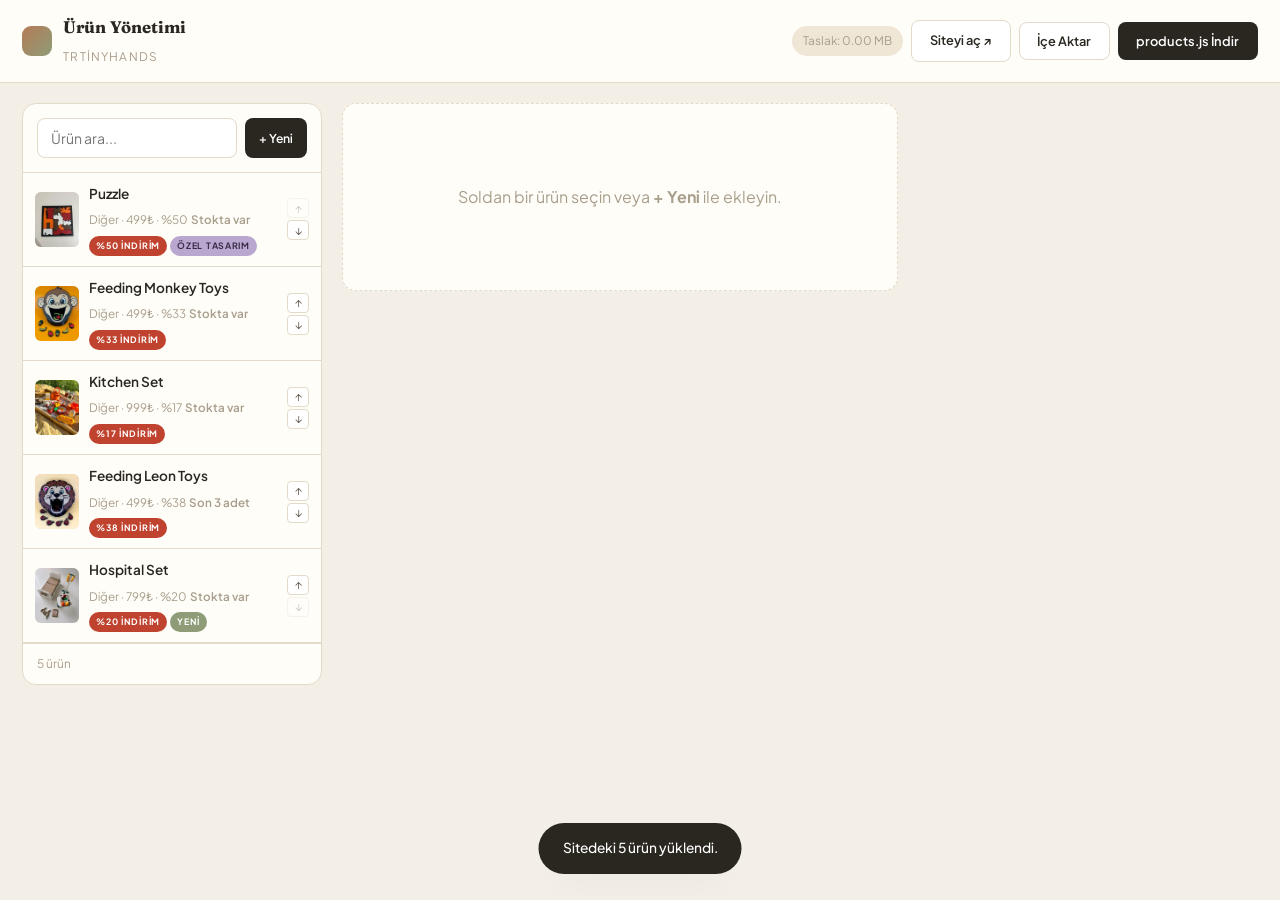
==== commit 35791075: "Add files via upload" ====
--- a/admin.html
+++ b/admin.html
@@ -150,11 +150,11 @@
             <input type="text" id="f_size" class="ad-input" />
           </label>
           <label class="ad-row">
-            <span>Malzeme</span>
+            <span>Hangi yönden destekler?</span>
             <input type="text" id="f_material" class="ad-input" />
           </label>
           <label class="ad-row">
-            <span>Baskı kalitesi</span>
+            <span>Çocuk sağlığına uygun ve güvenli.</span>
             <input type="text" id="f_layer" class="ad-input" />
           </label>
         </fieldset>
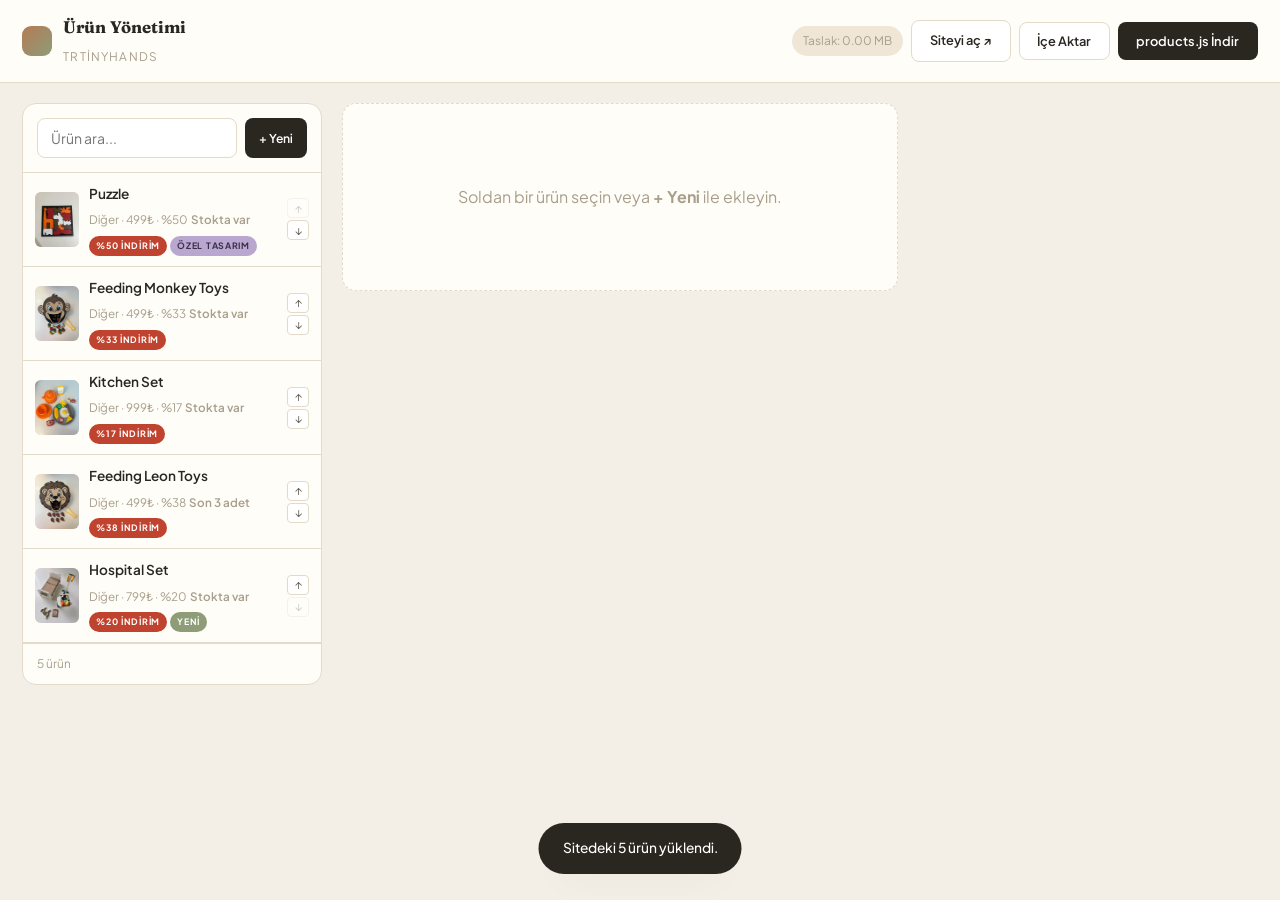
==== commit 61189559: "Add files via upload" ====
--- a/admin.html
+++ b/admin.html
@@ -1,203 +1,228 @@
-<!doctype html>
-<html lang="tr">
-<head>
-  <meta charset="utf-8" />
-  <meta name="viewport" content="width=device-width, initial-scale=1" />
-  <meta name="robots" content="noindex, nofollow" />
-  <title>Ürün Yönetimi · trtinyhands</title>
-
-  <link rel="preconnect" href="https://fonts.googleapis.com" />
-  <link rel="preconnect" href="https://fonts.gstatic.com" crossorigin />
-  <link href="https://fonts.googleapis.com/css2?family=Fraunces:opsz,wght@9..144,400..700&family=Plus+Jakarta+Sans:wght@300;400;500;600;700;800&display=swap" rel="stylesheet" />
-  <link rel="stylesheet" href="assets/css/style.css?v=13" />
-  <link rel="stylesheet" href="assets/css/admin.css?v=13" />
-  <link rel="icon" href="data:image/svg+xml,%3Csvg xmlns='http://www.w3.org/2000/svg' viewBox='0 0 100 100'%3E%3Crect x='6' y='6' width='88' height='88' rx='18' fill='%232a2620'/%3E%3Crect x='24' y='24' width='24' height='24' rx='4' fill='%23b47b56'/%3E%3Crect x='52' y='24' width='24' height='24' rx='4' fill='%238e9c78'/%3E%3Crect x='24' y='52' width='24' height='24' rx='4' fill='%23d8a48a'/%3E%3Crect x='52' y='52' width='24' height='24' rx='4' fill='%23e3c27a'/%3E%3C/svg%3E" />
-</head>
-<body class="admin">
-
-  <header class="ad-head">
-    <div class="ad-head__inner">
-      <div class="ad-head__brand">
-        <span class="ad-head__dot"></span>
-        <div>
-          <strong>Ürün Yönetimi</strong>
-          <small>trtinyhands</small>
-        </div>
-      </div>
-
-      <div class="ad-head__actions">
-        <span class="ad-storage" id="storageMeter" title="Taslak deposu kullanımı"></span>
-        <a class="btn-ghost" href="index.html" target="_blank" rel="noopener">Siteyi aç ↗</a>
-        <button class="btn-ghost" id="importBtn">İçe Aktar</button>
-        <button class="btn-solid" id="exportBtn">products.js İndir</button>
-      </div>
-    </div>
-    <div class="ad-head__bar" id="dirtyBar" hidden>
-      Kaydedilmemiş değişiklikler var — yayına almak için <strong>products.js İndir</strong>'e basıp
-      dosyayı sitenizdeki <code>assets/js/</code> klasörüne yükleyin.
-    </div>
-  </header>
-
-  <main class="ad-main">
-    <!-- Sol: ürün listesi -->
-    <aside class="ad-list">
-      <div class="ad-list__head">
-        <input type="search" id="listSearch" class="ad-input" placeholder="Ürün ara..." aria-label="Ürün ara" />
-        <button class="btn-solid btn-solid--sm" id="newBtn">+ Yeni</button>
-      </div>
-      <div class="ad-list__items" id="listItems"></div>
-      <p class="ad-list__count" id="listCount"></p>
-    </aside>
-
-    <!-- Orta: düzenleme formu -->
-    <section class="ad-editor" id="editor">
-      <div class="ad-empty" id="editorEmpty">
-        <p>Soldan bir ürün seçin veya <strong>+ Yeni</strong> ile ekleyin.</p>
-      </div>
-
-      <form class="ad-form" id="form" hidden autocomplete="off">
-        <div class="ad-form__head">
-          <h2 id="formTitle">Ürünü Düzenle</h2>
-          <button type="button" class="btn-danger" id="deleteBtn">Sil</button>
-        </div>
-
-        <!-- Görsel -->
-        <fieldset class="ad-field">
-          <legend>Ürün Görseli</legend>
-          <p class="ad-hint">
-            Kart oranı 4:5. Görseli sürükleyerek konumlandırın, tekerlek veya kaydırıcıyla yakınlaştırın.
-            Görsel yüklemezseniz aşağıdaki figür kullanılır.
-          </p>
-          <div id="cropper"></div>
-          <div class="ad-imgbar">
-            <label class="btn-ghost">
-              Dosya Seç
-              <input type="file" id="imageInput" accept="image/*" hidden />
-            </label>
-            <button type="button" class="btn-ghost" id="imageClear">Görseli Kaldır</button>
-          </div>
-          <label class="ad-row">
-            <span>Yedek figür (görsel yokken)</span>
-            <input type="text" id="f_emoji" class="ad-input" maxlength="8" placeholder="🐉" />
-          </label>
-        </fieldset>
-
-        <!-- Temel bilgiler -->
-        <fieldset class="ad-field">
-          <legend>Temel Bilgiler</legend>
-          <label class="ad-row">
-            <span>Ürün adı</span>
-            <input type="text" id="f_title" class="ad-input" required />
-          </label>
-          <label class="ad-row">
-            <span>Kategori</span>
-            <input type="text" id="f_category" class="ad-input" list="categoryList" required />
-            <datalist id="categoryList"></datalist>
-          </label>
-          <label class="ad-row">
-            <span>Açıklama</span>
-            <textarea id="f_desc" class="ad-input" rows="4"></textarea>
-          </label>
-        </fieldset>
-
-        <!-- Fiyat -->
-        <fieldset class="ad-field">
-          <legend>Fiyat ve İndirim</legend>
-          <div class="ad-grid2">
-            <label class="ad-row">
-              <span>Satış fiyatı (₺)</span>
-              <input type="number" id="f_price" class="ad-input" min="0" step="1" required />
-            </label>
-            <label class="ad-row">
-              <span>Eski fiyat (₺) — indirim yoksa boş</span>
-              <input type="number" id="f_oldPrice" class="ad-input" min="0" step="1" />
-            </label>
-          </div>
-          <p class="ad-discount" id="discountInfo"></p>
-        </fieldset>
-
-        <!-- Stok -->
-        <fieldset class="ad-field">
-          <legend>Stok</legend>
-          <p class="ad-hint">
-            Ürün sayfasındaki stok rozetini belirler: <strong>0</strong> → “Tükendi”
-            (satın alma kapanır), <strong>1-5</strong> → “Son N adet”,
-            <strong>6+</strong> → “Stokta var”.
-          </p>
-          <label class="ad-row ad-row--narrow">
-            <span>Stok adedi</span>
-            <input type="number" id="f_stock" class="ad-input" min="0" step="1" />
-          </label>
-          <p class="ad-stock-preview" id="stockPreview"></p>
-        </fieldset>
-
-        <!-- Etiketler -->
-        <fieldset class="ad-field">
-          <legend>Etiketler</legend>
-          <p class="ad-hint">
-            Ana sayfadaki kartta ve ürün sayfasında görünür. İndirim etiketi,
-            eski fiyat girildiğinde otomatik eklenir.
-          </p>
-          <div class="ad-badges" id="badgePicker"></div>
-        </fieldset>
-
-        <!-- Teknik özellikler -->
-        <fieldset class="ad-field">
-          <legend>Teknik Özellikler</legend>
-          <p class="ad-hint">Boş bıraktığınız alanlar varsayılan değerle doldurulur.</p>
-          <label class="ad-row">
-            <span>Boyut</span>
-            <input type="text" id="f_size" class="ad-input" />
-          </label>
-          <label class="ad-row">
-            <span>Hangi yönden destekler?</span>
-            <input type="text" id="f_material" class="ad-input" />
-          </label>
-          <label class="ad-row">
-            <span>Çocuk sağlığına uygun ve güvenli.</span>
-            <input type="text" id="f_layer" class="ad-input" />
-          </label>
-        </fieldset>
-
-        <!-- Değerlendirme -->
-        <fieldset class="ad-field">
-          <legend>Değerlendirme</legend>
-          <div class="ad-grid2">
-            <label class="ad-row">
-              <span>Puan (0-5)</span>
-              <input type="number" id="f_rating" class="ad-input" min="0" max="5" step="0.1" />
-            </label>
-            <label class="ad-row">
-              <span>Yorum sayısı</span>
-              <input type="number" id="f_reviews" class="ad-input" min="0" step="1" />
-            </label>
-          </div>
-        </fieldset>
-      </form>
-    </section>
-
-    <!-- Sağ: canlı önizleme -->
-    <aside class="ad-preview" id="preview" hidden>
-      <h3>Önizleme</h3>
-
-      <div class="ad-preview__block">
-        <span class="ad-preview__label">Ana sayfadaki kart</span>
-        <div class="product-grid ad-preview__grid" id="previewCard"></div>
-      </div>
-
-      <div class="ad-preview__block">
-        <span class="ad-preview__label">Ürün sayfası</span>
-        <div class="ad-preview__detail" id="previewDetail"></div>
-      </div>
-    </aside>
-  </main>
-
-  <input type="file" id="importInput" accept=".js,text/javascript,application/javascript" hidden />
-  <div class="toast" id="toast" role="status" aria-live="polite"></div>
-
-  <script src="assets/js/products.js?v=13"></script>
-  <script src="assets/js/store.js?v=13"></script>
-  <script src="assets/js/cropper.js?v=13"></script>
-  <script src="assets/js/admin.js?v=15"></script>
-</body>
-</html>
+<!doctype html>
+<html lang="tr">
+<head>
+  <meta charset="utf-8" />
+  <meta name="viewport" content="width=device-width, initial-scale=1" />
+  <meta name="robots" content="noindex, nofollow" />
+  <title>Ürün Yönetimi · trtinyhands</title>
+
+  <link rel="preconnect" href="https://fonts.googleapis.com" />
+  <link rel="preconnect" href="https://fonts.gstatic.com" crossorigin />
+  <link href="https://fonts.googleapis.com/css2?family=Fraunces:opsz,wght@9..144,400..700&family=Plus+Jakarta+Sans:wght@300;400;500;600;700;800&display=swap" rel="stylesheet" />
+  <link rel="stylesheet" href="assets/css/style.css?v=31" />
+  <link rel="stylesheet" href="assets/css/admin.css?v=31" />
+  <link rel="icon" href="data:image/svg+xml,%3Csvg xmlns='http://www.w3.org/2000/svg' viewBox='0 0 100 100'%3E%3Crect x='6' y='6' width='88' height='88' rx='18' fill='%232a2620'/%3E%3Crect x='24' y='24' width='24' height='24' rx='4' fill='%23b47b56'/%3E%3Crect x='52' y='24' width='24' height='24' rx='4' fill='%238e9c78'/%3E%3Crect x='24' y='52' width='24' height='24' rx='4' fill='%23d8a48a'/%3E%3Crect x='52' y='52' width='24' height='24' rx='4' fill='%23e3c27a'/%3E%3C/svg%3E" />
+</head>
+<body class="admin">
+
+  <header class="ad-head">
+    <div class="ad-head__inner">
+      <div class="ad-head__brand">
+        <span class="ad-head__dot"></span>
+        <div>
+          <strong>Ürün Yönetimi</strong>
+          <small>trtinyhands</small>
+        </div>
+      </div>
+
+      <div class="ad-head__actions">
+        <span class="ad-storage" id="storageMeter" title="Taslak deposu kullanımı"></span>
+        <a class="btn-ghost" href="index.html" target="_blank" rel="noopener">Siteyi aç ↗</a>
+        <button class="btn-ghost" id="importBtn">İçe Aktar</button>
+        <button class="btn-solid" id="exportBtn">products.js İndir</button>
+      </div>
+    </div>
+    <div class="ad-head__bar" id="dirtyBar" hidden>
+      Kaydedilmemiş değişiklikler var — yayına almak için <strong>products.js İndir</strong>'e basıp
+      dosyayı sitenizdeki <code>assets/js/</code> klasörüne yükleyin.
+    </div>
+  </header>
+
+  <main class="ad-main">
+    <!-- Sol: ürün listesi -->
+    <aside class="ad-list">
+      <div class="ad-list__head">
+        <input type="search" id="listSearch" class="ad-input" placeholder="Ürün ara..." aria-label="Ürün ara" />
+        <button class="btn-solid btn-solid--sm" id="newBtn">+ Yeni</button>
+      </div>
+      <div class="ad-list__items" id="listItems"></div>
+      <p class="ad-list__count" id="listCount"></p>
+    </aside>
+
+    <!-- Orta: düzenleme formu -->
+    <section class="ad-editor" id="editor">
+      <div class="ad-empty" id="editorEmpty">
+        <p>Soldan bir ürün seçin veya <strong>+ Yeni</strong> ile ekleyin.</p>
+      </div>
+
+      <form class="ad-form" id="form" hidden autocomplete="off">
+        <div class="ad-form__head">
+          <h2 id="formTitle">Ürünü Düzenle</h2>
+          <button type="button" class="btn-danger" id="deleteBtn">Sil</button>
+        </div>
+
+        <!-- Görseller ve videolar -->
+        <fieldset class="ad-field">
+          <legend>Görseller ve Videolar</legend>
+          <p class="ad-hint">
+            Ürün sayfasında ok tuşlarıyla gezilen bir galeri olur.
+            Ana sayfadaki kartta ve sepette <strong>yalnızca fotoğraflar</strong> görünür
+            — kart <strong>ilk fotoğrafla</strong> açılır, oklarla diğerlerine geçilir.
+            Videolar yalnızca ürün sayfasında oynar. Hiç fotoğraf eklemezseniz
+            aşağıdaki figür kullanılır.
+          </p>
+
+          <div class="ad-media" id="mediaStrip"></div>
+
+          <div class="ad-imgbar">
+            <label class="btn-ghost">
+              + Görsel Ekle
+              <input type="file" id="imageInput" accept="image/*" multiple hidden />
+            </label>
+            <button type="button" class="btn-ghost" id="videoAdd">+ Video Ekle</button>
+          </div>
+
+          <div class="ad-media-edit" id="mediaEdit" hidden>
+            <p class="ad-hint" id="mediaEditHint"></p>
+
+            <label class="ad-row" id="videoUrlRow" hidden>
+              <span>Video dosyası</span>
+              <input type="text" id="f_videoUrl" class="ad-input"
+                     placeholder="assets/video/tanitim.mp4" />
+              <p class="ad-video-check" id="videoCheck"></p>
+            </label>
+
+            <div id="cropper"></div>
+
+            <div class="ad-imgbar">
+              <button type="button" class="btn-ghost" id="mediaUp">← Öne al</button>
+              <button type="button" class="btn-ghost" id="mediaDown">Geri al →</button>
+              <button type="button" class="btn-danger" id="mediaDelete">Bu medyayı sil</button>
+            </div>
+          </div>
+
+          <label class="ad-row">
+            <span>Yedek figür (medya yokken)</span>
+            <input type="text" id="f_emoji" class="ad-input" maxlength="8" placeholder="🐉" />
+          </label>
+        </fieldset>
+
+        <!-- Temel bilgiler -->
+        <fieldset class="ad-field">
+          <legend>Temel Bilgiler</legend>
+          <label class="ad-row">
+            <span>Ürün adı</span>
+            <input type="text" id="f_title" class="ad-input" required />
+          </label>
+          <label class="ad-row">
+            <span>Kategori</span>
+            <input type="text" id="f_category" class="ad-input" list="categoryList" required />
+            <datalist id="categoryList"></datalist>
+          </label>
+          <label class="ad-row">
+            <span>Açıklama</span>
+            <textarea id="f_desc" class="ad-input" rows="4"></textarea>
+          </label>
+        </fieldset>
+
+        <!-- Fiyat -->
+        <fieldset class="ad-field">
+          <legend>Fiyat ve İndirim</legend>
+          <div class="ad-grid2">
+            <label class="ad-row">
+              <span>Satış fiyatı (₺)</span>
+              <input type="number" id="f_price" class="ad-input" min="0" step="1" required />
+            </label>
+            <label class="ad-row">
+              <span>Eski fiyat (₺) — indirim yoksa boş</span>
+              <input type="number" id="f_oldPrice" class="ad-input" min="0" step="1" />
+            </label>
+          </div>
+          <p class="ad-discount" id="discountInfo"></p>
+        </fieldset>
+
+        <!-- Stok -->
+        <fieldset class="ad-field">
+          <legend>Stok</legend>
+          <p class="ad-hint">
+            Ürün sayfasındaki stok rozetini belirler: <strong>0</strong> → “Tükendi”
+            (satın alma kapanır), <strong>1-5</strong> → “Son N adet”,
+            <strong>6+</strong> → “Stokta var”.
+          </p>
+          <label class="ad-row ad-row--narrow">
+            <span>Stok adedi</span>
+            <input type="number" id="f_stock" class="ad-input" min="0" step="1" />
+          </label>
+          <p class="ad-stock-preview" id="stockPreview"></p>
+        </fieldset>
+
+        <!-- Etiketler -->
+        <fieldset class="ad-field">
+          <legend>Etiketler</legend>
+          <p class="ad-hint">
+            Ana sayfadaki kartta ve ürün sayfasında görünür. İndirim etiketi,
+            eski fiyat girildiğinde otomatik eklenir.
+          </p>
+          <div class="ad-badges" id="badgePicker"></div>
+        </fieldset>
+
+        <!-- Teknik özellikler -->
+        <fieldset class="ad-field">
+          <legend>Teknik Özellikler</legend>
+          <p class="ad-hint">Boş bıraktığınız alanlar varsayılan değerle doldurulur.</p>
+          <label class="ad-row">
+            <span>Boyut</span>
+            <input type="text" id="f_size" class="ad-input" />
+          </label>
+          <label class="ad-row">
+            <span>Hangi yönden destekler?</span>
+            <input type="text" id="f_material" class="ad-input" />
+          </label>
+          <label class="ad-row">
+            <span>Yaş aralığı</span>
+            <input type="text" id="f_layer" class="ad-input" />
+          </label>
+        </fieldset>
+
+        <!-- Değerlendirme -->
+        <fieldset class="ad-field">
+          <legend>Değerlendirme</legend>
+          <div class="ad-grid2">
+            <label class="ad-row">
+              <span>Puan (0-5)</span>
+              <input type="number" id="f_rating" class="ad-input" min="0" max="5" step="0.1" />
+            </label>
+            <label class="ad-row">
+              <span>Yorum sayısı</span>
+              <input type="number" id="f_reviews" class="ad-input" min="0" step="1" />
+            </label>
+          </div>
+        </fieldset>
+      </form>
+    </section>
+
+    <!-- Sağ: canlı önizleme -->
+    <aside class="ad-preview" id="preview" hidden>
+      <h3>Önizleme</h3>
+
+      <div class="ad-preview__block">
+        <span class="ad-preview__label">Ana sayfadaki kart</span>
+        <div class="product-grid ad-preview__grid" id="previewCard"></div>
+      </div>
+
+      <div class="ad-preview__block">
+        <span class="ad-preview__label">Ürün sayfası</span>
+        <div class="ad-preview__detail" id="previewDetail"></div>
+      </div>
+    </aside>
+  </main>
+
+  <input type="file" id="importInput" accept=".js,text/javascript,application/javascript" hidden />
+  <div class="toast" id="toast" role="status" aria-live="polite"></div>
+
+  <script src="assets/js/products.js?v=31"></script>
+  <script src="assets/js/store.js?v=31"></script>
+  <script src="assets/js/cropper.js?v=31"></script>
+  <script src="assets/js/admin.js?v=31"></script>
+</body>
+</html>
--- a/assets/css/style.css
+++ b/assets/css/style.css
@@ -106,16 +106,57 @@
   display: grid; grid-template-columns: 1fr auto 1fr; align-items: center;
 }
 .header__left { font-size: .78rem; letter-spacing: .1em; text-transform: uppercase; color: var(--muted); }
+/* Logo kilidi: tavşan (SVG) + kelime işareti (gerçek metin).
+   --logo-h tek ayar noktasıdır; yazı ondan türer, böylece her boyutta
+   ikisi aynı oranda kalır. Dar ekranda sığsın diye kademeli küçülür. */
 .brand {
-  justify-self: center; display: inline-flex; align-items: center; gap: .6rem;
-  font-weight: 700; font-size: 1.35rem; color: var(--ink); letter-spacing: -.01em; line-height: 0;
-}
-.brand .logo { height: 50px; width: auto; display: block; }
-@media (max-width: 700px) { .brand .logo { height: 42px; } }
-.brand__mark {
-  display: grid; place-items: center; width: 34px; height: 34px; border-radius: 50%;
-  background: var(--ink); color: #fff;
-}
+  --logo-h: 44px;
+  justify-self: center; display: inline-flex; align-items: center; gap: .75rem;
+  color: var(--ink); line-height: 1;
+  text-decoration: none;
+  transition: transform .25s var(--ease);
+}
+.brand:hover {
+  transform: translateY(-1px);
+}
+.brand .logo {
+  height: var(--logo-h); width: auto; display: block; flex: none;
+  transition: transform .35s var(--ease);
+}
+.brand:hover .logo {
+  transform: rotate(-4deg) scale(1.05);
+}
+.brand__name {
+  font-family: 'Fredoka', 'Quicksand', system-ui, sans-serif;
+  font-weight: 500;
+  font-size: calc(var(--logo-h) * 0.64);
+  letter-spacing: .08em;
+  white-space: nowrap;
+  display: inline-flex;
+  align-items: center;
+  user-select: none;
+  line-height: 1;
+  transition: transform .2s var(--ease);
+}
+.brand__tr {
+  color: #5c7049;
+  letter-spacing: .06em;
+  transition: color .2s var(--ease);
+}
+.brand__tiny {
+  color: var(--ink);
+  letter-spacing: .06em;
+  transition: color .2s var(--ease);
+}
+.brand__hands {
+  color: var(--accent);
+  letter-spacing: .06em;
+  transition: color .2s var(--ease);
+}
+.brand:hover .brand__tr { color: #445435; }
+.brand:hover .brand__hands { color: var(--accent-ink); }
+@media (max-width: 700px) { .brand { --logo-h: 36px; } }
+@media (max-width: 420px) { .brand { --logo-h: 28px; } }
 .brand__text { font-weight: 700; }
 .brand__text span { color: var(--accent); }
 
@@ -335,6 +376,61 @@
 /* Hover'da şekli değiştir (nth kurallarından sonra gelmeli) */
 .product-grid .card:hover .card__media { border-radius: 58% 42% 47% 53% / 44% 57% 43% 56%; }
 
+/* ---------- Kart galerisi (birden çok görsel / video) ----------
+   Oklar ve noktalar .card__frame üzerinde, blob şeklinin DIŞINDA durur:
+   .card__media organik border-radius + overflow:hidden taşıdığı için
+   içeride kenarlardan kırpılırlardı. */
+.card__frame { position: relative; }
+.card__slides, .card__slide { position: absolute; inset: 0; border-radius: inherit; }
+.card__slide { opacity: 0; transition: opacity .45s var(--ease); }
+.card__slide.is-active { opacity: 1; }
+/* Görselin tamamını kaplayan görünmez bağlantı — ürün sayfasına götürür.
+   Oklar bunun üstünde (z-index) durur, yoksa tıklamalar bağlantıya giderdi. */
+.card__link { position: absolute; inset: 0; z-index: 2; border-radius: inherit; }
+
+.card__nav {
+  position: absolute; top: 50%; transform: translateY(-50%); z-index: 3;
+  width: 34px; height: 34px; border-radius: 50%;
+  display: grid; place-items: center;
+  font-size: 1.3rem; line-height: 1; color: var(--ink);
+  background: rgba(255, 253, 248, .94); border: 1px solid var(--line);
+  box-shadow: 0 4px 14px rgba(40, 36, 32, .22);
+  opacity: 0; transition: opacity .25s var(--ease), background .2s, color .2s, border-color .2s;
+}
+.card__nav--prev { left: 6px; }
+.card__nav--next { right: 6px; }
+.card__frame:hover .card__nav,
+.card__nav:focus-visible { opacity: 1; }
+.card__nav:hover { background: var(--ink); color: #fff; border-color: var(--ink); }
+/* Dokunmatikte hover yok — oklar hep görünsün */
+@media (hover: none) { .card__nav { opacity: 1; } }
+
+.card__dots {
+  position: absolute; left: 0; right: 0; bottom: 10px; z-index: 3;
+  display: flex; justify-content: center; gap: 6px;
+}
+.card__dot {
+  width: 7px; height: 7px; border-radius: 50%;
+  background: rgba(42, 38, 32, .22); border: 1px solid rgba(255, 255, 255, .75);
+  transition: background .2s, transform .2s var(--ease);
+}
+.card__dot.is-active { background: var(--ink); transform: scale(1.3); }
+
+/* ---------- Video işareti ---------- */
+/* Izgarada ve küçük görsellerde videolar oynatılmaz: kapak + oynat işareti */
+.media-play {
+  position: absolute; left: 50%; top: 50%; transform: translate(-50%, -50%);
+  z-index: 1; pointer-events: none;
+  width: 46px; height: 46px; border-radius: 50%;
+  background: rgba(42, 38, 32, .55);
+  box-shadow: 0 2px 12px rgba(40, 36, 32, .3);
+}
+.media-play::after {
+  content: ''; position: absolute; left: 54%; top: 50%; transform: translate(-50%, -50%);
+  border-style: solid; border-width: 9px 0 9px 15px;
+  border-color: transparent transparent transparent #fff;
+}
+
 /* ============================================================
    Product Detail Page
    ============================================================ */
@@ -351,6 +447,46 @@
   display: grid; place-items: center; font-size: 9rem; position: relative; overflow: hidden;
 }
 .gallery__main .figure { border-radius: var(--radius-lg); }
+
+/* Galeri: büyük görsel + oklar + küçük görseller */
+.gallery__slide { position: absolute; inset: 0; border-radius: inherit; opacity: 0; transition: opacity .35s var(--ease); }
+.gallery__slide.is-active { opacity: 1; }
+.gallery__slide[data-type="video"] { cursor: pointer; }
+.gallery__slide:not(.is-active) { pointer-events: none; }
+.gallery__iframe { position: absolute; inset: 0; width: 100%; height: 100%; border: 0; }
+
+.gallery__nav {
+  position: absolute; top: 50%; transform: translateY(-50%); z-index: 3;
+  width: 44px; height: 44px; border-radius: 50%;
+  display: grid; place-items: center;
+  font-size: 1.7rem; line-height: 1; color: var(--ink);
+  background: rgba(255, 253, 248, .92); border: 1px solid var(--line);
+  box-shadow: var(--shadow-md);
+  transition: background .2s, color .2s, border-color .2s;
+}
+.gallery__nav--prev { left: 14px; }
+.gallery__nav--next { right: 14px; }
+.gallery__nav:hover { background: var(--ink); color: #fff; border-color: var(--ink); }
+
+.gallery__counter {
+  position: absolute; right: 14px; bottom: 14px; z-index: 3;
+  padding: .28rem .7rem; border-radius: 999px;
+  font-size: .74rem; font-weight: 600; letter-spacing: .04em;
+  color: #fff; background: rgba(42, 38, 32, .6);
+}
+
+.gallery__thumbs { display: flex; flex-wrap: wrap; gap: 10px; margin-top: 14px; }
+.gallery__thumb {
+  position: relative; width: 70px; aspect-ratio: 4/5; overflow: hidden;
+  border-radius: var(--radius); border: 1px solid var(--line);
+  background: var(--panel);
+  transition: border-color .2s, transform .2s var(--ease), box-shadow .2s;
+}
+.gallery__thumb .figure { position: absolute; inset: 0; width: 100%; height: 100%; }
+.gallery__thumb .media-play { width: 24px; height: 24px; }
+.gallery__thumb .media-play::after { border-width: 5px 0 5px 8px; }
+.gallery__thumb:hover { transform: translateY(-2px); }
+.gallery__thumb.is-active { border-color: var(--ink); box-shadow: 0 0 0 2px var(--ink); }
 
 /* Info */
 .detail__cat { font-size: .72rem; font-weight: 600; letter-spacing: .18em; text-transform: uppercase; color: var(--muted); }
@@ -487,14 +623,16 @@
 }
 
 .header { transition: box-shadow .35s var(--ease), background-color .35s var(--ease); }
-.header__inner { transition: height .35s var(--ease); }
-.header .brand .logo { transition: height .35s var(--ease); }
+/* Kaydırınca başlığın YÜKSEKLİĞİ değişmez — yalnızca zemini koyulaşır ve
+   gölge gelir. Eskiden 74→60px küçülüyordu; sticky başlık akışta yer
+   kapladığı için bu, belgeyi 14px kısaltıyordu. Tarayıcı da görünen
+   içeriği sabit tutmak için kaydırma konumunu düzeltiyordu (scroll
+   anchoring) — geçiş boyunca ikisi birbiriyle yarışıp sayfayı
+   titretiyordu. Yükseklik sabit kalınca yerleşim hiç değişmiyor. */
 .header.scrolled {
   background: rgba(246, 241, 232, .94);
   box-shadow: 0 10px 30px -22px rgba(40, 36, 32, .5);
 }
-.header.scrolled .header__inner { height: 60px; }
-.header.scrolled .brand .logo { height: 38px; }
 
 /* Parallax katmanları */
 .band-figures, .intro-band .shop-intro { will-change: transform; }
@@ -606,8 +744,10 @@
 }
 
 /* Logo giriş animasyonu */
-.brand .logo { animation: logoIn .6s var(--ease) both; }
-@keyframes logoIn { from { opacity: 0; transform: translateY(-7px) scale(.95); } to { opacity: 1; transform: none; } }
+/* backwards (both değil): `both` bitişte transform'u `none`a sabitler ve
+   animasyon kuralı geçişi yendiği için kaydırma küçültmesi çalışmaz. */
+.brand { animation: logoIn .6s var(--ease) backwards; }
+@keyframes logoIn { from { opacity: 0; transform: translateY(-7px); } to { opacity: 1; transform: none; } }
 
 /* Filtre çipi hover zıplaması */
 .chip { transition: background .2s, color .2s, transform .18s var(--ease); }
@@ -618,7 +758,7 @@
 
 /* Hareket azaltma tercihi */
 @media (prefers-reduced-motion: reduce) {
-  .bf, .badge, .brand .logo, .card__emoji, .detail__stock-dot { animation: none !important; }
+  .bf, .badge, .brand, .card__emoji, .detail__stock-dot { animation: none !important; }
   .fly { display: none !important; }
 }
 
@@ -632,7 +772,7 @@
   .legal-nav { position: static; flex-direction: row; flex-wrap: wrap; gap: 6px; }
   .legal-nav h4 { width: 100%; margin-bottom: 6px; }
   .legal-content { padding: 32px 28px; }
-  .gallery__main { max-width: 480px; }
+  .gallery__main, .gallery__thumbs { max-width: 480px; }
 }
 @media (max-width: 700px) {
   .container { padding: 0 20px; }
@@ -651,4 +791,6 @@
 @media (max-width: 420px) {
   .product-grid { grid-template-columns: 1fr 1fr; gap: 22px 12px; }
   .card__media { font-size: 4.2rem; }
-}
+  /* Dar telefonda soldaki yazı küçülür, böylece logoya dayanmaz */
+  .header__left { font-size: .62rem; letter-spacing: .06em; }
+}
--- a/assets/css/admin.css
+++ b/assets/css/admin.css
@@ -145,6 +145,10 @@
 }
 .ad-hint { font-size: .78rem; color: var(--muted); line-height: 1.6; margin: 6px 0 14px; }
 
+/* `hidden` özniteliği sınıf kurallarının display'ini yenemez
+   (tarayıcı varsayılanı daha düşük önceliklidir) — burada bağlanır. */
+[hidden] { display: none !important; }
+
 .ad-row { display: block; margin-bottom: 14px; }
 .ad-row > span {
   display: block; font-size: .76rem; font-weight: 600; color: var(--ink-2); margin-bottom: 6px;
@@ -200,6 +204,52 @@
 .ad-imgbar { display: flex; gap: 8px; margin: 12px 0 18px; flex-wrap: wrap; }
 .ad-imgbar .btn-ghost { cursor: pointer; }
 
+/* ---------- Medya listesi (görseller + videolar) ---------- */
+.ad-media {
+  display: flex; flex-wrap: wrap; gap: 10px;
+  padding: 12px; margin-bottom: 4px;
+  border: 1px dashed var(--line); border-radius: var(--radius);
+  background: var(--bg);
+  transition: border-color .2s, background .2s;
+}
+.ad-media.is-drop { border-color: var(--accent); background: var(--cream); }
+.ad-media__empty { font-size: .78rem; color: var(--muted); margin: 0; padding: 8px 2px; }
+
+.ad-media__item {
+  position: relative; width: 64px; aspect-ratio: 4/5;
+  border: 1px solid var(--line); border-radius: var(--radius);
+  background: var(--panel); overflow: hidden; cursor: pointer;
+  display: grid; place-items: center; font-size: 1.5rem;
+  transition: border-color .2s, box-shadow .2s, transform .2s;
+}
+.ad-media__item:hover { transform: translateY(-2px); }
+.ad-media__item.is-active { border-color: var(--ink); box-shadow: 0 0 0 2px var(--ink); }
+.ad-media__thumb { position: absolute; inset: 0; display: block; }
+.ad-media__thumb .figure { position: absolute; inset: 0; width: 100%; height: 100%; object-fit: cover; }
+.ad-media__thumb .emo { width: 1.4rem; height: 1.4rem; }
+.ad-media__thumb .media-play { width: 22px; height: 22px; }
+.ad-media__thumb .media-play::after { border-width: 5px 0 5px 8px; }
+/* Sıra numarası / kapak işareti */
+.ad-media__tag {
+  position: absolute; left: 0; right: 0; bottom: 0; z-index: 2;
+  padding: 2px 0; text-align: center;
+  font-size: .56rem; font-weight: 700; letter-spacing: .06em; text-transform: uppercase;
+  color: #fff; background: rgba(42, 38, 32, .62);
+}
+/* Video ana sayfadaki karta çıkmaz — listede ayrı dursun diye farklı rozet */
+.ad-media__item--video .ad-media__tag { background: rgba(148, 94, 59, .82); }
+
+.ad-media-edit {
+  padding: 14px; margin: 10px 0 16px;
+  border: 1px solid var(--line); border-radius: var(--radius); background: var(--panel);
+}
+.ad-media-edit .ad-hint { margin-top: 0; }
+/* Video dosyası bulundu / bulunamadı bildirimi */
+.ad-video-check { font-size: .74rem; margin-top: 6px; color: var(--muted); min-height: 1.1em; }
+.ad-video-check.is-ok  { color: #5d7a4a; }
+.ad-video-check.is-bad { color: #c0432f; }
+.ad-media-edit .ad-imgbar { margin-bottom: 0; }
+
 /* ---------- Önizleme ---------- */
 .ad-preview {
   background: var(--panel); border: 1px solid var(--line); border-radius: var(--radius-lg);
@@ -217,6 +267,10 @@
 .ad-preview__grid { grid-template-columns: 1fr; max-width: 210px; }
 /* Önizlemede kart etkileşimsizdir ve reveal animasyonunu beklemez */
 .ad-preview__grid { pointer-events: none; }
+/* Önizlemedeki kart tıklanamaz ama galerisi gezilebilir olmalı:
+   çerçeve açılır (okların görünmesi hover'a bağlı), bağlantı kapalı kalır. */
+.ad-preview__grid .card__frame { pointer-events: auto; }
+.ad-preview__grid .card__link { pointer-events: none; }
 .ad-preview__grid .card.reveal { opacity: 1; transform: none; }
 /* Sıra (:nth-child) tonunu doğru tutmak için eklenen görünmez kardeşler */
 .ad-preview__ghost { display: none; }
@@ -229,6 +283,12 @@
   border: 1px solid var(--line); border-radius: var(--radius-lg); padding: 14px; background: var(--bg);
 }
 .ad-preview__detail .gallery__main { font-size: 3.6rem; max-width: 190px; margin: 0 auto; }
+.ad-preview__detail .gallery__thumbs { justify-content: center; gap: 6px; margin-top: 10px; }
+.ad-preview__detail .gallery__thumb { width: 42px; }
+.ad-preview__detail .gallery__nav { width: 30px; height: 30px; font-size: 1.1rem; }
+.ad-preview__detail .gallery__nav--prev { left: 6px; }
+.ad-preview__detail .gallery__nav--next { right: 6px; }
+.ad-preview__detail .gallery__counter { right: 6px; bottom: 6px; font-size: .6rem; padding: .15rem .5rem; }
 .ad-preview__detail .gallery__badges { top: 10px; left: 10px; gap: 5px; }
 .ad-preview__detail .gallery__badges .badge { font-size: .55rem; padding: .2rem .5rem; }
 .ad-preview__info { margin-top: 16px; }
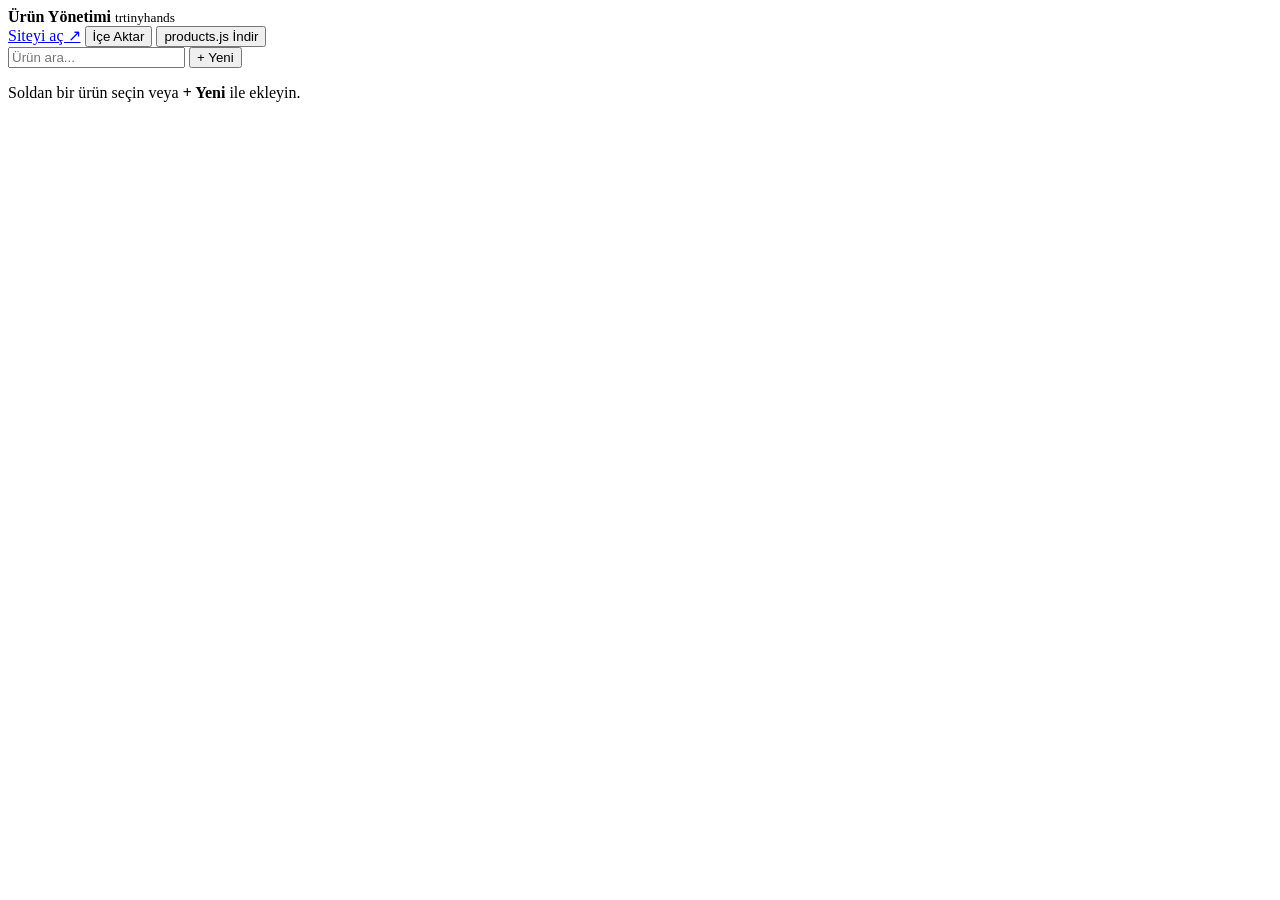
==== commit 505c3ff3: "Add files via upload" ====
--- a/admin.html
+++ b/admin.html
@@ -1,228 +1,203 @@
-<!doctype html>
-<html lang="tr">
-<head>
-  <meta charset="utf-8" />
-  <meta name="viewport" content="width=device-width, initial-scale=1" />
-  <meta name="robots" content="noindex, nofollow" />
-  <title>Ürün Yönetimi · trtinyhands</title>
-
-  <link rel="preconnect" href="https://fonts.googleapis.com" />
-  <link rel="preconnect" href="https://fonts.gstatic.com" crossorigin />
-  <link href="https://fonts.googleapis.com/css2?family=Fraunces:opsz,wght@9..144,400..700&family=Plus+Jakarta+Sans:wght@300;400;500;600;700;800&display=swap" rel="stylesheet" />
-  <link rel="stylesheet" href="assets/css/style.css?v=31" />
-  <link rel="stylesheet" href="assets/css/admin.css?v=31" />
-  <link rel="icon" href="data:image/svg+xml,%3Csvg xmlns='http://www.w3.org/2000/svg' viewBox='0 0 100 100'%3E%3Crect x='6' y='6' width='88' height='88' rx='18' fill='%232a2620'/%3E%3Crect x='24' y='24' width='24' height='24' rx='4' fill='%23b47b56'/%3E%3Crect x='52' y='24' width='24' height='24' rx='4' fill='%238e9c78'/%3E%3Crect x='24' y='52' width='24' height='24' rx='4' fill='%23d8a48a'/%3E%3Crect x='52' y='52' width='24' height='24' rx='4' fill='%23e3c27a'/%3E%3C/svg%3E" />
-</head>
-<body class="admin">
-
-  <header class="ad-head">
-    <div class="ad-head__inner">
-      <div class="ad-head__brand">
-        <span class="ad-head__dot"></span>
-        <div>
-          <strong>Ürün Yönetimi</strong>
-          <small>trtinyhands</small>
-        </div>
-      </div>
-
-      <div class="ad-head__actions">
-        <span class="ad-storage" id="storageMeter" title="Taslak deposu kullanımı"></span>
-        <a class="btn-ghost" href="index.html" target="_blank" rel="noopener">Siteyi aç ↗</a>
-        <button class="btn-ghost" id="importBtn">İçe Aktar</button>
-        <button class="btn-solid" id="exportBtn">products.js İndir</button>
-      </div>
-    </div>
-    <div class="ad-head__bar" id="dirtyBar" hidden>
-      Kaydedilmemiş değişiklikler var — yayına almak için <strong>products.js İndir</strong>'e basıp
-      dosyayı sitenizdeki <code>assets/js/</code> klasörüne yükleyin.
-    </div>
-  </header>
-
-  <main class="ad-main">
-    <!-- Sol: ürün listesi -->
-    <aside class="ad-list">
-      <div class="ad-list__head">
-        <input type="search" id="listSearch" class="ad-input" placeholder="Ürün ara..." aria-label="Ürün ara" />
-        <button class="btn-solid btn-solid--sm" id="newBtn">+ Yeni</button>
-      </div>
-      <div class="ad-list__items" id="listItems"></div>
-      <p class="ad-list__count" id="listCount"></p>
-    </aside>
-
-    <!-- Orta: düzenleme formu -->
-    <section class="ad-editor" id="editor">
-      <div class="ad-empty" id="editorEmpty">
-        <p>Soldan bir ürün seçin veya <strong>+ Yeni</strong> ile ekleyin.</p>
-      </div>
-
-      <form class="ad-form" id="form" hidden autocomplete="off">
-        <div class="ad-form__head">
-          <h2 id="formTitle">Ürünü Düzenle</h2>
-          <button type="button" class="btn-danger" id="deleteBtn">Sil</button>
-        </div>
-
-        <!-- Görseller ve videolar -->
-        <fieldset class="ad-field">
-          <legend>Görseller ve Videolar</legend>
-          <p class="ad-hint">
-            Ürün sayfasında ok tuşlarıyla gezilen bir galeri olur.
-            Ana sayfadaki kartta ve sepette <strong>yalnızca fotoğraflar</strong> görünür
-            — kart <strong>ilk fotoğrafla</strong> açılır, oklarla diğerlerine geçilir.
-            Videolar yalnızca ürün sayfasında oynar. Hiç fotoğraf eklemezseniz
-            aşağıdaki figür kullanılır.
-          </p>
-
-          <div class="ad-media" id="mediaStrip"></div>
-
-          <div class="ad-imgbar">
-            <label class="btn-ghost">
-              + Görsel Ekle
-              <input type="file" id="imageInput" accept="image/*" multiple hidden />
-            </label>
-            <button type="button" class="btn-ghost" id="videoAdd">+ Video Ekle</button>
-          </div>
-
-          <div class="ad-media-edit" id="mediaEdit" hidden>
-            <p class="ad-hint" id="mediaEditHint"></p>
-
-            <label class="ad-row" id="videoUrlRow" hidden>
-              <span>Video dosyası</span>
-              <input type="text" id="f_videoUrl" class="ad-input"
-                     placeholder="assets/video/tanitim.mp4" />
-              <p class="ad-video-check" id="videoCheck"></p>
-            </label>
-
-            <div id="cropper"></div>
-
-            <div class="ad-imgbar">
-              <button type="button" class="btn-ghost" id="mediaUp">← Öne al</button>
-              <button type="button" class="btn-ghost" id="mediaDown">Geri al →</button>
-              <button type="button" class="btn-danger" id="mediaDelete">Bu medyayı sil</button>
-            </div>
-          </div>
-
-          <label class="ad-row">
-            <span>Yedek figür (medya yokken)</span>
-            <input type="text" id="f_emoji" class="ad-input" maxlength="8" placeholder="🐉" />
-          </label>
-        </fieldset>
-
-        <!-- Temel bilgiler -->
-        <fieldset class="ad-field">
-          <legend>Temel Bilgiler</legend>
-          <label class="ad-row">
-            <span>Ürün adı</span>
-            <input type="text" id="f_title" class="ad-input" required />
-          </label>
-          <label class="ad-row">
-            <span>Kategori</span>
-            <input type="text" id="f_category" class="ad-input" list="categoryList" required />
-            <datalist id="categoryList"></datalist>
-          </label>
-          <label class="ad-row">
-            <span>Açıklama</span>
-            <textarea id="f_desc" class="ad-input" rows="4"></textarea>
-          </label>
-        </fieldset>
-
-        <!-- Fiyat -->
-        <fieldset class="ad-field">
-          <legend>Fiyat ve İndirim</legend>
-          <div class="ad-grid2">
-            <label class="ad-row">
-              <span>Satış fiyatı (₺)</span>
-              <input type="number" id="f_price" class="ad-input" min="0" step="1" required />
-            </label>
-            <label class="ad-row">
-              <span>Eski fiyat (₺) — indirim yoksa boş</span>
-              <input type="number" id="f_oldPrice" class="ad-input" min="0" step="1" />
-            </label>
-          </div>
-          <p class="ad-discount" id="discountInfo"></p>
-        </fieldset>
-
-        <!-- Stok -->
-        <fieldset class="ad-field">
-          <legend>Stok</legend>
-          <p class="ad-hint">
-            Ürün sayfasındaki stok rozetini belirler: <strong>0</strong> → “Tükendi”
-            (satın alma kapanır), <strong>1-5</strong> → “Son N adet”,
-            <strong>6+</strong> → “Stokta var”.
-          </p>
-          <label class="ad-row ad-row--narrow">
-            <span>Stok adedi</span>
-            <input type="number" id="f_stock" class="ad-input" min="0" step="1" />
-          </label>
-          <p class="ad-stock-preview" id="stockPreview"></p>
-        </fieldset>
-
-        <!-- Etiketler -->
-        <fieldset class="ad-field">
-          <legend>Etiketler</legend>
-          <p class="ad-hint">
-            Ana sayfadaki kartta ve ürün sayfasında görünür. İndirim etiketi,
-            eski fiyat girildiğinde otomatik eklenir.
-          </p>
-          <div class="ad-badges" id="badgePicker"></div>
-        </fieldset>
-
-        <!-- Teknik özellikler -->
-        <fieldset class="ad-field">
-          <legend>Teknik Özellikler</legend>
-          <p class="ad-hint">Boş bıraktığınız alanlar varsayılan değerle doldurulur.</p>
-          <label class="ad-row">
-            <span>Boyut</span>
-            <input type="text" id="f_size" class="ad-input" />
-          </label>
-          <label class="ad-row">
-            <span>Hangi yönden destekler?</span>
-            <input type="text" id="f_material" class="ad-input" />
-          </label>
-          <label class="ad-row">
-            <span>Yaş aralığı</span>
-            <input type="text" id="f_layer" class="ad-input" />
-          </label>
-        </fieldset>
-
-        <!-- Değerlendirme -->
-        <fieldset class="ad-field">
-          <legend>Değerlendirme</legend>
-          <div class="ad-grid2">
-            <label class="ad-row">
-              <span>Puan (0-5)</span>
-              <input type="number" id="f_rating" class="ad-input" min="0" max="5" step="0.1" />
-            </label>
-            <label class="ad-row">
-              <span>Yorum sayısı</span>
-              <input type="number" id="f_reviews" class="ad-input" min="0" step="1" />
-            </label>
-          </div>
-        </fieldset>
-      </form>
-    </section>
-
-    <!-- Sağ: canlı önizleme -->
-    <aside class="ad-preview" id="preview" hidden>
-      <h3>Önizleme</h3>
-
-      <div class="ad-preview__block">
-        <span class="ad-preview__label">Ana sayfadaki kart</span>
-        <div class="product-grid ad-preview__grid" id="previewCard"></div>
-      </div>
-
-      <div class="ad-preview__block">
-        <span class="ad-preview__label">Ürün sayfası</span>
-        <div class="ad-preview__detail" id="previewDetail"></div>
-      </div>
-    </aside>
-  </main>
-
-  <input type="file" id="importInput" accept=".js,text/javascript,application/javascript" hidden />
-  <div class="toast" id="toast" role="status" aria-live="polite"></div>
-
-  <script src="assets/js/products.js?v=31"></script>
-  <script src="assets/js/store.js?v=31"></script>
-  <script src="assets/js/cropper.js?v=31"></script>
-  <script src="assets/js/admin.js?v=31"></script>
-</body>
-</html>
+<!doctype html>
+<html lang="tr">
+<head>
+  <meta charset="utf-8" />
+  <meta name="viewport" content="width=device-width, initial-scale=1" />
+  <meta name="robots" content="noindex, nofollow" />
+  <title>Ürün Yönetimi · trtinyhands</title>
+
+  <link rel="preconnect" href="https://fonts.googleapis.com" />
+  <link rel="preconnect" href="https://fonts.gstatic.com" crossorigin />
+  <link href="https://fonts.googleapis.com/css2?family=Fraunces:opsz,wght@9..144,400..700&family=Plus+Jakarta+Sans:wght@300;400;500;600;700;800&display=swap" rel="stylesheet" />
+  <link rel="stylesheet" href="assets/css/style.css?v=13" />
+  <link rel="stylesheet" href="assets/css/admin.css?v=13" />
+  <link rel="icon" href="data:image/svg+xml,%3Csvg xmlns='http://www.w3.org/2000/svg' viewBox='0 0 100 100'%3E%3Crect x='6' y='6' width='88' height='88' rx='18' fill='%232a2620'/%3E%3Crect x='24' y='24' width='24' height='24' rx='4' fill='%23b47b56'/%3E%3Crect x='52' y='24' width='24' height='24' rx='4' fill='%238e9c78'/%3E%3Crect x='24' y='52' width='24' height='24' rx='4' fill='%23d8a48a'/%3E%3Crect x='52' y='52' width='24' height='24' rx='4' fill='%23e3c27a'/%3E%3C/svg%3E" />
+</head>
+<body class="admin">
+
+  <header class="ad-head">
+    <div class="ad-head__inner">
+      <div class="ad-head__brand">
+        <span class="ad-head__dot"></span>
+        <div>
+          <strong>Ürün Yönetimi</strong>
+          <small>trtinyhands</small>
+        </div>
+      </div>
+
+      <div class="ad-head__actions">
+        <span class="ad-storage" id="storageMeter" title="Taslak deposu kullanımı"></span>
+        <a class="btn-ghost" href="index.html" target="_blank" rel="noopener">Siteyi aç ↗</a>
+        <button class="btn-ghost" id="importBtn">İçe Aktar</button>
+        <button class="btn-solid" id="exportBtn">products.js İndir</button>
+      </div>
+    </div>
+    <div class="ad-head__bar" id="dirtyBar" hidden>
+      Kaydedilmemiş değişiklikler var — yayına almak için <strong>products.js İndir</strong>'e basıp
+      dosyayı sitenizdeki <code>assets/js/</code> klasörüne yükleyin.
+    </div>
+  </header>
+
+  <main class="ad-main">
+    <!-- Sol: ürün listesi -->
+    <aside class="ad-list">
+      <div class="ad-list__head">
+        <input type="search" id="listSearch" class="ad-input" placeholder="Ürün ara..." aria-label="Ürün ara" />
+        <button class="btn-solid btn-solid--sm" id="newBtn">+ Yeni</button>
+      </div>
+      <div class="ad-list__items" id="listItems"></div>
+      <p class="ad-list__count" id="listCount"></p>
+    </aside>
+
+    <!-- Orta: düzenleme formu -->
+    <section class="ad-editor" id="editor">
+      <div class="ad-empty" id="editorEmpty">
+        <p>Soldan bir ürün seçin veya <strong>+ Yeni</strong> ile ekleyin.</p>
+      </div>
+
+      <form class="ad-form" id="form" hidden autocomplete="off">
+        <div class="ad-form__head">
+          <h2 id="formTitle">Ürünü Düzenle</h2>
+          <button type="button" class="btn-danger" id="deleteBtn">Sil</button>
+        </div>
+
+        <!-- Görsel -->
+        <fieldset class="ad-field">
+          <legend>Ürün Görseli</legend>
+          <p class="ad-hint">
+            Kart oranı 4:5. Görseli sürükleyerek konumlandırın, tekerlek veya kaydırıcıyla yakınlaştırın.
+            Görsel yüklemezseniz aşağıdaki figür kullanılır.
+          </p>
+          <div id="cropper"></div>
+          <div class="ad-imgbar">
+            <label class="btn-ghost">
+              Dosya Seç
+              <input type="file" id="imageInput" accept="image/*" hidden />
+            </label>
+            <button type="button" class="btn-ghost" id="imageClear">Görseli Kaldır</button>
+          </div>
+          <label class="ad-row">
+            <span>Yedek figür (görsel yokken)</span>
+            <input type="text" id="f_emoji" class="ad-input" maxlength="8" placeholder="🐉" />
+          </label>
+        </fieldset>
+
+        <!-- Temel bilgiler -->
+        <fieldset class="ad-field">
+          <legend>Temel Bilgiler</legend>
+          <label class="ad-row">
+            <span>Ürün adı</span>
+            <input type="text" id="f_title" class="ad-input" required />
+          </label>
+          <label class="ad-row">
+            <span>Kategori</span>
+            <input type="text" id="f_category" class="ad-input" list="categoryList" required />
+            <datalist id="categoryList"></datalist>
+          </label>
+          <label class="ad-row">
+            <span>Açıklama</span>
+            <textarea id="f_desc" class="ad-input" rows="4"></textarea>
+          </label>
+        </fieldset>
+
+        <!-- Fiyat -->
+        <fieldset class="ad-field">
+          <legend>Fiyat ve İndirim</legend>
+          <div class="ad-grid2">
+            <label class="ad-row">
+              <span>Satış fiyatı (₺)</span>
+              <input type="number" id="f_price" class="ad-input" min="0" step="1" required />
+            </label>
+            <label class="ad-row">
+              <span>Eski fiyat (₺) — indirim yoksa boş</span>
+              <input type="number" id="f_oldPrice" class="ad-input" min="0" step="1" />
+            </label>
+          </div>
+          <p class="ad-discount" id="discountInfo"></p>
+        </fieldset>
+
+        <!-- Stok -->
+        <fieldset class="ad-field">
+          <legend>Stok</legend>
+          <p class="ad-hint">
+            Ürün sayfasındaki stok rozetini belirler: <strong>0</strong> → “Tükendi”
+            (satın alma kapanır), <strong>1-5</strong> → “Son N adet”,
+            <strong>6+</strong> → “Stokta var”.
+          </p>
+          <label class="ad-row ad-row--narrow">
+            <span>Stok adedi</span>
+            <input type="number" id="f_stock" class="ad-input" min="0" step="1" />
+          </label>
+          <p class="ad-stock-preview" id="stockPreview"></p>
+        </fieldset>
+
+        <!-- Etiketler -->
+        <fieldset class="ad-field">
+          <legend>Etiketler</legend>
+          <p class="ad-hint">
+            Ana sayfadaki kartta ve ürün sayfasında görünür. İndirim etiketi,
+            eski fiyat girildiğinde otomatik eklenir.
+          </p>
+          <div class="ad-badges" id="badgePicker"></div>
+        </fieldset>
+
+        <!-- Teknik özellikler -->
+        <fieldset class="ad-field">
+          <legend>Teknik Özellikler</legend>
+          <p class="ad-hint">Boş bıraktığınız alanlar varsayılan değerle doldurulur.</p>
+          <label class="ad-row">
+            <span>Boyut</span>
+            <input type="text" id="f_size" class="ad-input" />
+          </label>
+          <label class="ad-row">
+            <span>Malzeme</span>
+            <input type="text" id="f_material" class="ad-input" />
+          </label>
+          <label class="ad-row">
+            <span>Baskı kalitesi</span>
+            <input type="text" id="f_layer" class="ad-input" />
+          </label>
+        </fieldset>
+
+        <!-- Değerlendirme -->
+        <fieldset class="ad-field">
+          <legend>Değerlendirme</legend>
+          <div class="ad-grid2">
+            <label class="ad-row">
+              <span>Puan (0-5)</span>
+              <input type="number" id="f_rating" class="ad-input" min="0" max="5" step="0.1" />
+            </label>
+            <label class="ad-row">
+              <span>Yorum sayısı</span>
+              <input type="number" id="f_reviews" class="ad-input" min="0" step="1" />
+            </label>
+          </div>
+        </fieldset>
+      </form>
+    </section>
+
+    <!-- Sağ: canlı önizleme -->
+    <aside class="ad-preview" id="preview" hidden>
+      <h3>Önizleme</h3>
+
+      <div class="ad-preview__block">
+        <span class="ad-preview__label">Ana sayfadaki kart</span>
+        <div class="product-grid ad-preview__grid" id="previewCard"></div>
+      </div>
+
+      <div class="ad-preview__block">
+        <span class="ad-preview__label">Ürün sayfası</span>
+        <div class="ad-preview__detail" id="previewDetail"></div>
+      </div>
+    </aside>
+  </main>
+
+  <input type="file" id="importInput" accept=".js,text/javascript,application/javascript" hidden />
+  <div class="toast" id="toast" role="status" aria-live="polite"></div>
+
+  <script src="assets/js/products.js?v=13"></script>
+  <script src="assets/js/store.js?v=13"></script>
+  <script src="assets/js/cropper.js?v=13"></script>
+  <script src="assets/js/admin.js?v=15"></script>
+</body>
+</html>
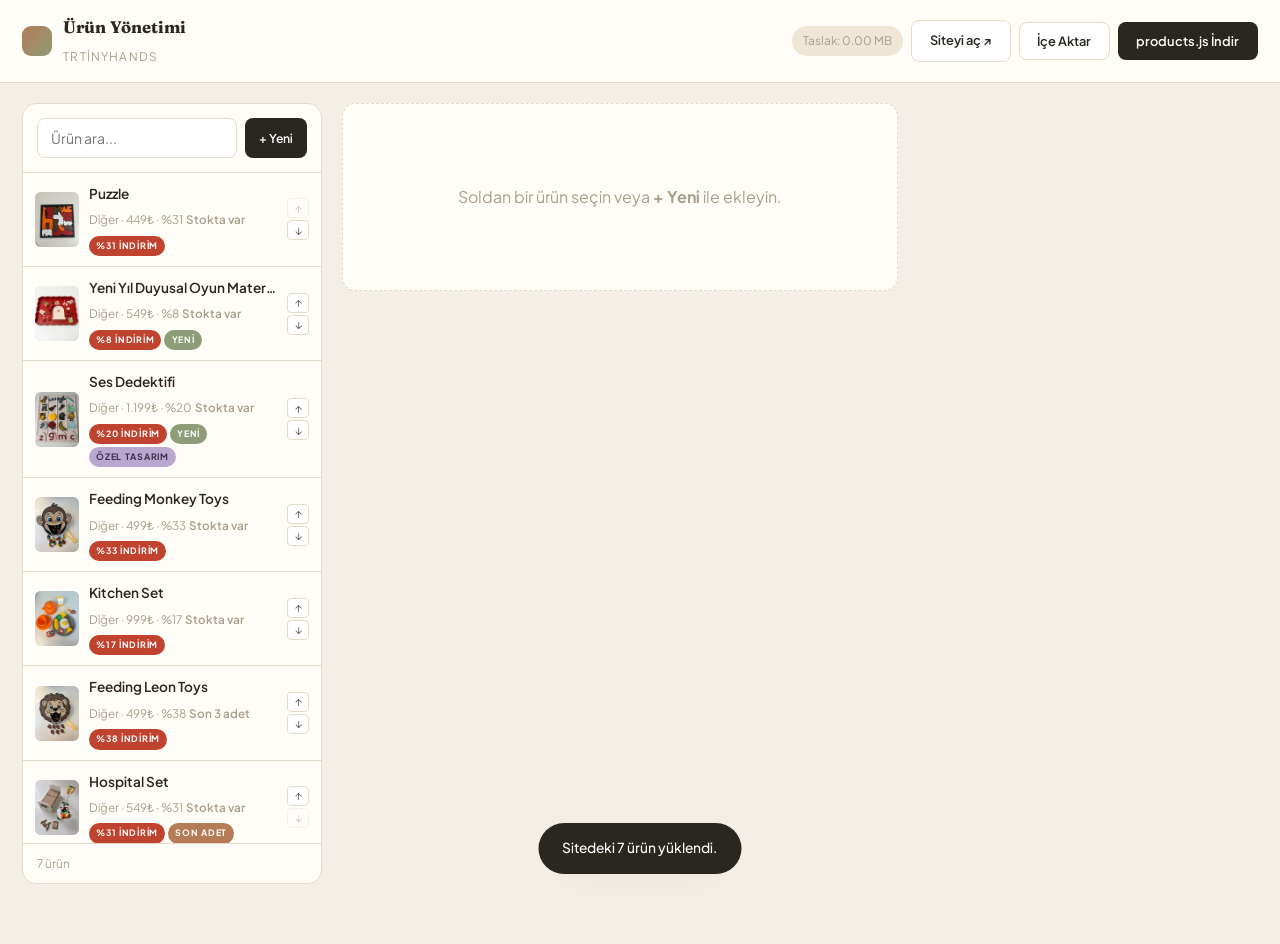
==== commit e159e6df: "Add files via upload" ====
--- a/admin.html
+++ b/admin.html
@@ -1,203 +1,228 @@
-<!doctype html>
-<html lang="tr">
-<head>
-  <meta charset="utf-8" />
-  <meta name="viewport" content="width=device-width, initial-scale=1" />
-  <meta name="robots" content="noindex, nofollow" />
-  <title>Ürün Yönetimi · trtinyhands</title>
-
-  <link rel="preconnect" href="https://fonts.googleapis.com" />
-  <link rel="preconnect" href="https://fonts.gstatic.com" crossorigin />
-  <link href="https://fonts.googleapis.com/css2?family=Fraunces:opsz,wght@9..144,400..700&family=Plus+Jakarta+Sans:wght@300;400;500;600;700;800&display=swap" rel="stylesheet" />
-  <link rel="stylesheet" href="assets/css/style.css?v=13" />
-  <link rel="stylesheet" href="assets/css/admin.css?v=13" />
-  <link rel="icon" href="data:image/svg+xml,%3Csvg xmlns='http://www.w3.org/2000/svg' viewBox='0 0 100 100'%3E%3Crect x='6' y='6' width='88' height='88' rx='18' fill='%232a2620'/%3E%3Crect x='24' y='24' width='24' height='24' rx='4' fill='%23b47b56'/%3E%3Crect x='52' y='24' width='24' height='24' rx='4' fill='%238e9c78'/%3E%3Crect x='24' y='52' width='24' height='24' rx='4' fill='%23d8a48a'/%3E%3Crect x='52' y='52' width='24' height='24' rx='4' fill='%23e3c27a'/%3E%3C/svg%3E" />
-</head>
-<body class="admin">
-
-  <header class="ad-head">
-    <div class="ad-head__inner">
-      <div class="ad-head__brand">
-        <span class="ad-head__dot"></span>
-        <div>
-          <strong>Ürün Yönetimi</strong>
-          <small>trtinyhands</small>
-        </div>
-      </div>
-
-      <div class="ad-head__actions">
-        <span class="ad-storage" id="storageMeter" title="Taslak deposu kullanımı"></span>
-        <a class="btn-ghost" href="index.html" target="_blank" rel="noopener">Siteyi aç ↗</a>
-        <button class="btn-ghost" id="importBtn">İçe Aktar</button>
-        <button class="btn-solid" id="exportBtn">products.js İndir</button>
-      </div>
-    </div>
-    <div class="ad-head__bar" id="dirtyBar" hidden>
-      Kaydedilmemiş değişiklikler var — yayına almak için <strong>products.js İndir</strong>'e basıp
-      dosyayı sitenizdeki <code>assets/js/</code> klasörüne yükleyin.
-    </div>
-  </header>
-
-  <main class="ad-main">
-    <!-- Sol: ürün listesi -->
-    <aside class="ad-list">
-      <div class="ad-list__head">
-        <input type="search" id="listSearch" class="ad-input" placeholder="Ürün ara..." aria-label="Ürün ara" />
-        <button class="btn-solid btn-solid--sm" id="newBtn">+ Yeni</button>
-      </div>
-      <div class="ad-list__items" id="listItems"></div>
-      <p class="ad-list__count" id="listCount"></p>
-    </aside>
-
-    <!-- Orta: düzenleme formu -->
-    <section class="ad-editor" id="editor">
-      <div class="ad-empty" id="editorEmpty">
-        <p>Soldan bir ürün seçin veya <strong>+ Yeni</strong> ile ekleyin.</p>
-      </div>
-
-      <form class="ad-form" id="form" hidden autocomplete="off">
-        <div class="ad-form__head">
-          <h2 id="formTitle">Ürünü Düzenle</h2>
-          <button type="button" class="btn-danger" id="deleteBtn">Sil</button>
-        </div>
-
-        <!-- Görsel -->
-        <fieldset class="ad-field">
-          <legend>Ürün Görseli</legend>
-          <p class="ad-hint">
-            Kart oranı 4:5. Görseli sürükleyerek konumlandırın, tekerlek veya kaydırıcıyla yakınlaştırın.
-            Görsel yüklemezseniz aşağıdaki figür kullanılır.
-          </p>
-          <div id="cropper"></div>
-          <div class="ad-imgbar">
-            <label class="btn-ghost">
-              Dosya Seç
-              <input type="file" id="imageInput" accept="image/*" hidden />
-            </label>
-            <button type="button" class="btn-ghost" id="imageClear">Görseli Kaldır</button>
-          </div>
-          <label class="ad-row">
-            <span>Yedek figür (görsel yokken)</span>
-            <input type="text" id="f_emoji" class="ad-input" maxlength="8" placeholder="🐉" />
-          </label>
-        </fieldset>
-
-        <!-- Temel bilgiler -->
-        <fieldset class="ad-field">
-          <legend>Temel Bilgiler</legend>
-          <label class="ad-row">
-            <span>Ürün adı</span>
-            <input type="text" id="f_title" class="ad-input" required />
-          </label>
-          <label class="ad-row">
-            <span>Kategori</span>
-            <input type="text" id="f_category" class="ad-input" list="categoryList" required />
-            <datalist id="categoryList"></datalist>
-          </label>
-          <label class="ad-row">
-            <span>Açıklama</span>
-            <textarea id="f_desc" class="ad-input" rows="4"></textarea>
-          </label>
-        </fieldset>
-
-        <!-- Fiyat -->
-        <fieldset class="ad-field">
-          <legend>Fiyat ve İndirim</legend>
-          <div class="ad-grid2">
-            <label class="ad-row">
-              <span>Satış fiyatı (₺)</span>
-              <input type="number" id="f_price" class="ad-input" min="0" step="1" required />
-            </label>
-            <label class="ad-row">
-              <span>Eski fiyat (₺) — indirim yoksa boş</span>
-              <input type="number" id="f_oldPrice" class="ad-input" min="0" step="1" />
-            </label>
-          </div>
-          <p class="ad-discount" id="discountInfo"></p>
-        </fieldset>
-
-        <!-- Stok -->
-        <fieldset class="ad-field">
-          <legend>Stok</legend>
-          <p class="ad-hint">
-            Ürün sayfasındaki stok rozetini belirler: <strong>0</strong> → “Tükendi”
-            (satın alma kapanır), <strong>1-5</strong> → “Son N adet”,
-            <strong>6+</strong> → “Stokta var”.
-          </p>
-          <label class="ad-row ad-row--narrow">
-            <span>Stok adedi</span>
-            <input type="number" id="f_stock" class="ad-input" min="0" step="1" />
-          </label>
-          <p class="ad-stock-preview" id="stockPreview"></p>
-        </fieldset>
-
-        <!-- Etiketler -->
-        <fieldset class="ad-field">
-          <legend>Etiketler</legend>
-          <p class="ad-hint">
-            Ana sayfadaki kartta ve ürün sayfasında görünür. İndirim etiketi,
-            eski fiyat girildiğinde otomatik eklenir.
-          </p>
-          <div class="ad-badges" id="badgePicker"></div>
-        </fieldset>
-
-        <!-- Teknik özellikler -->
-        <fieldset class="ad-field">
-          <legend>Teknik Özellikler</legend>
-          <p class="ad-hint">Boş bıraktığınız alanlar varsayılan değerle doldurulur.</p>
-          <label class="ad-row">
-            <span>Boyut</span>
-            <input type="text" id="f_size" class="ad-input" />
-          </label>
-          <label class="ad-row">
-            <span>Malzeme</span>
-            <input type="text" id="f_material" class="ad-input" />
-          </label>
-          <label class="ad-row">
-            <span>Baskı kalitesi</span>
-            <input type="text" id="f_layer" class="ad-input" />
-          </label>
-        </fieldset>
-
-        <!-- Değerlendirme -->
-        <fieldset class="ad-field">
-          <legend>Değerlendirme</legend>
-          <div class="ad-grid2">
-            <label class="ad-row">
-              <span>Puan (0-5)</span>
-              <input type="number" id="f_rating" class="ad-input" min="0" max="5" step="0.1" />
-            </label>
-            <label class="ad-row">
-              <span>Yorum sayısı</span>
-              <input type="number" id="f_reviews" class="ad-input" min="0" step="1" />
-            </label>
-          </div>
-        </fieldset>
-      </form>
-    </section>
-
-    <!-- Sağ: canlı önizleme -->
-    <aside class="ad-preview" id="preview" hidden>
-      <h3>Önizleme</h3>
-
-      <div class="ad-preview__block">
-        <span class="ad-preview__label">Ana sayfadaki kart</span>
-        <div class="product-grid ad-preview__grid" id="previewCard"></div>
-      </div>
-
-      <div class="ad-preview__block">
-        <span class="ad-preview__label">Ürün sayfası</span>
-        <div class="ad-preview__detail" id="previewDetail"></div>
-      </div>
-    </aside>
-  </main>
-
-  <input type="file" id="importInput" accept=".js,text/javascript,application/javascript" hidden />
-  <div class="toast" id="toast" role="status" aria-live="polite"></div>
-
-  <script src="assets/js/products.js?v=13"></script>
-  <script src="assets/js/store.js?v=13"></script>
-  <script src="assets/js/cropper.js?v=13"></script>
-  <script src="assets/js/admin.js?v=15"></script>
-</body>
-</html>
+<!doctype html>
+<html lang="tr">
+<head>
+  <meta charset="utf-8" />
+  <meta name="viewport" content="width=device-width, initial-scale=1" />
+  <meta name="robots" content="noindex, nofollow" />
+  <title>Ürün Yönetimi · trtinyhands</title>
+
+  <link rel="preconnect" href="https://fonts.googleapis.com" />
+  <link rel="preconnect" href="https://fonts.gstatic.com" crossorigin />
+  <link href="https://fonts.googleapis.com/css2?family=Fraunces:opsz,wght@9..144,400..700&family=Plus+Jakarta+Sans:wght@300;400;500;600;700;800&display=swap" rel="stylesheet" />
+  <link rel="stylesheet" href="assets/css/style.css?v=31" />
+  <link rel="stylesheet" href="assets/css/admin.css?v=31" />
+  <link rel="icon" href="data:image/svg+xml,%3Csvg xmlns='http://www.w3.org/2000/svg' viewBox='0 0 100 100'%3E%3Crect x='6' y='6' width='88' height='88' rx='18' fill='%232a2620'/%3E%3Crect x='24' y='24' width='24' height='24' rx='4' fill='%23b47b56'/%3E%3Crect x='52' y='24' width='24' height='24' rx='4' fill='%238e9c78'/%3E%3Crect x='24' y='52' width='24' height='24' rx='4' fill='%23d8a48a'/%3E%3Crect x='52' y='52' width='24' height='24' rx='4' fill='%23e3c27a'/%3E%3C/svg%3E" />
+</head>
+<body class="admin">
+
+  <header class="ad-head">
+    <div class="ad-head__inner">
+      <div class="ad-head__brand">
+        <span class="ad-head__dot"></span>
+        <div>
+          <strong>Ürün Yönetimi</strong>
+          <small>trtinyhands</small>
+        </div>
+      </div>
+
+      <div class="ad-head__actions">
+        <span class="ad-storage" id="storageMeter" title="Taslak deposu kullanımı"></span>
+        <a class="btn-ghost" href="index.html" target="_blank" rel="noopener">Siteyi aç ↗</a>
+        <button class="btn-ghost" id="importBtn">İçe Aktar</button>
+        <button class="btn-solid" id="exportBtn">products.js İndir</button>
+      </div>
+    </div>
+    <div class="ad-head__bar" id="dirtyBar" hidden>
+      Kaydedilmemiş değişiklikler var — yayına almak için <strong>products.js İndir</strong>'e basıp
+      dosyayı sitenizdeki <code>assets/js/</code> klasörüne yükleyin.
+    </div>
+  </header>
+
+  <main class="ad-main">
+    <!-- Sol: ürün listesi -->
+    <aside class="ad-list">
+      <div class="ad-list__head">
+        <input type="search" id="listSearch" class="ad-input" placeholder="Ürün ara..." aria-label="Ürün ara" />
+        <button class="btn-solid btn-solid--sm" id="newBtn">+ Yeni</button>
+      </div>
+      <div class="ad-list__items" id="listItems"></div>
+      <p class="ad-list__count" id="listCount"></p>
+    </aside>
+
+    <!-- Orta: düzenleme formu -->
+    <section class="ad-editor" id="editor">
+      <div class="ad-empty" id="editorEmpty">
+        <p>Soldan bir ürün seçin veya <strong>+ Yeni</strong> ile ekleyin.</p>
+      </div>
+
+      <form class="ad-form" id="form" hidden autocomplete="off">
+        <div class="ad-form__head">
+          <h2 id="formTitle">Ürünü Düzenle</h2>
+          <button type="button" class="btn-danger" id="deleteBtn">Sil</button>
+        </div>
+
+        <!-- Görseller ve videolar -->
+        <fieldset class="ad-field">
+          <legend>Görseller ve Videolar</legend>
+          <p class="ad-hint">
+            Ürün sayfasında ok tuşlarıyla gezilen bir galeri olur.
+            Ana sayfadaki kartta ve sepette <strong>yalnızca fotoğraflar</strong> görünür
+            — kart <strong>ilk fotoğrafla</strong> açılır, oklarla diğerlerine geçilir.
+            Videolar yalnızca ürün sayfasında oynar. Hiç fotoğraf eklemezseniz
+            aşağıdaki figür kullanılır.
+          </p>
+
+          <div class="ad-media" id="mediaStrip"></div>
+
+          <div class="ad-imgbar">
+            <label class="btn-ghost">
+              + Görsel Ekle
+              <input type="file" id="imageInput" accept="image/*" multiple hidden />
+            </label>
+            <button type="button" class="btn-ghost" id="videoAdd">+ Video Ekle</button>
+          </div>
+
+          <div class="ad-media-edit" id="mediaEdit" hidden>
+            <p class="ad-hint" id="mediaEditHint"></p>
+
+            <label class="ad-row" id="videoUrlRow" hidden>
+              <span>Video dosyası</span>
+              <input type="text" id="f_videoUrl" class="ad-input"
+                     placeholder="assets/video/tanitim.mp4" />
+              <p class="ad-video-check" id="videoCheck"></p>
+            </label>
+
+            <div id="cropper"></div>
+
+            <div class="ad-imgbar">
+              <button type="button" class="btn-ghost" id="mediaUp">← Öne al</button>
+              <button type="button" class="btn-ghost" id="mediaDown">Geri al →</button>
+              <button type="button" class="btn-danger" id="mediaDelete">Bu medyayı sil</button>
+            </div>
+          </div>
+
+          <label class="ad-row">
+            <span>Yedek figür (medya yokken)</span>
+            <input type="text" id="f_emoji" class="ad-input" maxlength="8" placeholder="🐉" />
+          </label>
+        </fieldset>
+
+        <!-- Temel bilgiler -->
+        <fieldset class="ad-field">
+          <legend>Temel Bilgiler</legend>
+          <label class="ad-row">
+            <span>Ürün adı</span>
+            <input type="text" id="f_title" class="ad-input" required />
+          </label>
+          <label class="ad-row">
+            <span>Kategori</span>
+            <input type="text" id="f_category" class="ad-input" list="categoryList" required />
+            <datalist id="categoryList"></datalist>
+          </label>
+          <label class="ad-row">
+            <span>Açıklama</span>
+            <textarea id="f_desc" class="ad-input" rows="4"></textarea>
+          </label>
+        </fieldset>
+
+        <!-- Fiyat -->
+        <fieldset class="ad-field">
+          <legend>Fiyat ve İndirim</legend>
+          <div class="ad-grid2">
+            <label class="ad-row">
+              <span>Satış fiyatı (₺)</span>
+              <input type="number" id="f_price" class="ad-input" min="0" step="1" required />
+            </label>
+            <label class="ad-row">
+              <span>Eski fiyat (₺) — indirim yoksa boş</span>
+              <input type="number" id="f_oldPrice" class="ad-input" min="0" step="1" />
+            </label>
+          </div>
+          <p class="ad-discount" id="discountInfo"></p>
+        </fieldset>
+
+        <!-- Stok -->
+        <fieldset class="ad-field">
+          <legend>Stok</legend>
+          <p class="ad-hint">
+            Ürün sayfasındaki stok rozetini belirler: <strong>0</strong> → “Tükendi”
+            (satın alma kapanır), <strong>1-5</strong> → “Son N adet”,
+            <strong>6+</strong> → “Stokta var”.
+          </p>
+          <label class="ad-row ad-row--narrow">
+            <span>Stok adedi</span>
+            <input type="number" id="f_stock" class="ad-input" min="0" step="1" />
+          </label>
+          <p class="ad-stock-preview" id="stockPreview"></p>
+        </fieldset>
+
+        <!-- Etiketler -->
+        <fieldset class="ad-field">
+          <legend>Etiketler</legend>
+          <p class="ad-hint">
+            Ana sayfadaki kartta ve ürün sayfasında görünür. İndirim etiketi,
+            eski fiyat girildiğinde otomatik eklenir.
+          </p>
+          <div class="ad-badges" id="badgePicker"></div>
+        </fieldset>
+
+        <!-- Teknik özellikler -->
+        <fieldset class="ad-field">
+          <legend>Teknik Özellikler</legend>
+          <p class="ad-hint">Boş bıraktığınız alanlar varsayılan değerle doldurulur.</p>
+          <label class="ad-row">
+            <span>Boyut</span>
+            <input type="text" id="f_size" class="ad-input" />
+          </label>
+          <label class="ad-row">
+            <span>Hangi yönden destekler?</span>
+            <input type="text" id="f_material" class="ad-input" />
+          </label>
+          <label class="ad-row">
+            <span>Yaş aralığı</span>
+            <input type="text" id="f_layer" class="ad-input" />
+          </label>
+        </fieldset>
+
+        <!-- Değerlendirme -->
+        <fieldset class="ad-field">
+          <legend>Değerlendirme</legend>
+          <div class="ad-grid2">
+            <label class="ad-row">
+              <span>Puan (0-5)</span>
+              <input type="number" id="f_rating" class="ad-input" min="0" max="5" step="0.1" />
+            </label>
+            <label class="ad-row">
+              <span>Yorum sayısı</span>
+              <input type="number" id="f_reviews" class="ad-input" min="0" step="1" />
+            </label>
+          </div>
+        </fieldset>
+      </form>
+    </section>
+
+    <!-- Sağ: canlı önizleme -->
+    <aside class="ad-preview" id="preview" hidden>
+      <h3>Önizleme</h3>
+
+      <div class="ad-preview__block">
+        <span class="ad-preview__label">Ana sayfadaki kart</span>
+        <div class="product-grid ad-preview__grid" id="previewCard"></div>
+      </div>
+
+      <div class="ad-preview__block">
+        <span class="ad-preview__label">Ürün sayfası</span>
+        <div class="ad-preview__detail" id="previewDetail"></div>
+      </div>
+    </aside>
+  </main>
+
+  <input type="file" id="importInput" accept=".js,text/javascript,application/javascript" hidden />
+  <div class="toast" id="toast" role="status" aria-live="polite"></div>
+
+  <script src="assets/js/products.js?v=31"></script>
+  <script src="assets/js/store.js?v=31"></script>
+  <script src="assets/js/cropper.js?v=31"></script>
+  <script src="assets/js/admin.js?v=31"></script>
+</body>
+</html>
--- a/assets/css/style.css
+++ b/assets/css/style.css
@@ -0,0 +1,796 @@
+/* ============================================================
+   trtinyhands · Global Styles
+   Tema: sıcak-minimalist butik (bol beyaz alan, krem tonları)
+   ============================================================ */
+
+:root {
+  /* Warm minimal palette */
+  --bg: #f6f1e8;           /* sayfa: sıcak krem */
+  --panel: #fffdf8;        /* kart/görsel/çekmece yüzeyi (krem-beyaz) */
+  --cream: #efe6d6;        /* yumuşak bloklar / hover */
+  --cream-2: #e8ddca;
+  --ink: #2a2620;          /* sıcak siyah */
+  --ink-2: #6a6156;
+  --muted: #a89e8c;
+  --line: #e4daca;         /* sıcak ince çizgi */
+  --accent: #b47b56;       /* muted terracotta */
+  --accent-ink: #935e3b;
+  --sage: #8e9c78;         /* yumuşak adaçayı (dekoratif bant) */
+
+  --radius: 8px;
+  --radius-lg: 14px;
+  --container: 1240px;
+  --header-h: 74px;
+
+  --shadow-sm: 0 1px 2px rgba(40, 36, 32, .04);
+  --shadow-md: 0 18px 40px -24px rgba(40, 36, 32, .30);
+
+  --font: 'Plus Jakarta Sans', system-ui, -apple-system, Segoe UI, Roboto, sans-serif;
+  --font-display: 'Fraunces', 'Iowan Old Style', Georgia, 'Times New Roman', serif;
+  --ease: cubic-bezier(.22, .61, .36, 1);
+}
+
+* { box-sizing: border-box; margin: 0; padding: 0; }
+html { scroll-behavior: smooth; }
+body {
+  font-family: var(--font);
+  color: var(--ink-2);
+  background-color: var(--bg);
+  line-height: 1.65;
+  font-weight: 400;
+  -webkit-font-smoothing: antialiased;
+  text-rendering: optimizeLegibility;
+  position: relative;
+}
+/* Canlı, yumuşak renk atmosferi (yaşayan arka plan) */
+body::before {
+  content: ''; position: fixed; inset: -20%; z-index: -1; pointer-events: none;
+  background:
+    radial-gradient(circle at 15% 18%, rgba(255, 138, 120, .26), transparent 42%),
+    radial-gradient(circle at 85% 14%, rgba(110, 180, 215, .24), transparent 42%),
+    radial-gradient(circle at 82% 84%, rgba(150, 195, 135, .24), transparent 44%),
+    radial-gradient(circle at 16% 86%, rgba(244, 200, 110, .24), transparent 44%);
+  animation: bgdrift 26s ease-in-out infinite alternate;
+}
+@keyframes bgdrift {
+  0%   { transform: translate(0, 0) scale(1); }
+  100% { transform: translate(2.5%, -2.5%) scale(1.07); }
+}
+img { max-width: 100%; display: block; }
+
+/* Başlıklar: sıcak, oturaklı bir serif — el yapımı butik kimliğine güven katar */
+h1, h2, h3,
+.brand__text, .footer__brand, .card__title, .detail__title,
+.section__head h2, .legal-content h1, .cart__head h3 {
+  font-family: var(--font-display);
+  letter-spacing: -.005em;
+}
+
+/* Figür görselleri (OpenMoji SVG) — emoji karakterinin yerini alır */
+.emo { width: 1em; height: 1em; display: inline-block; vertical-align: -.125em; object-fit: contain; }
+.emo--fallback { display: inline-block; width: auto; height: auto; line-height: 1; }
+a { color: inherit; text-decoration: none; }
+button { font-family: inherit; cursor: pointer; border: none; background: none; color: inherit; }
+h1, h2, h3, h4 { color: var(--ink); font-weight: 600; line-height: 1.2; letter-spacing: -.01em; }
+
+.container { width: 100%; max-width: var(--container); margin: 0 auto; padding: 0 28px; }
+
+/* small caps label */
+.eyebrow {
+  font-size: .72rem; font-weight: 600; letter-spacing: .18em;
+  text-transform: uppercase; color: var(--muted);
+}
+
+/* ---------- Buttons ---------- */
+.btn {
+  display: inline-flex; align-items: center; justify-content: center; gap: .5rem;
+  padding: .95rem 1.8rem; border-radius: var(--radius); font-weight: 600; font-size: .82rem;
+  letter-spacing: .08em; text-transform: uppercase;
+  transition: background .25s var(--ease), color .25s var(--ease), border-color .25s var(--ease), transform .18s var(--ease);
+}
+.btn--primary { background: var(--ink); color: #fff; }
+.btn--primary:hover { background: var(--accent-ink); transform: translateY(-2px); }
+.btn--outline { background: transparent; color: var(--ink); border: 1px solid var(--line); }
+.btn--outline:hover { border-color: var(--ink); transform: translateY(-2px); }
+.btn:active { transform: translateY(0) scale(.98); }
+.btn--full { width: 100%; }
+
+/* ---------- Header ---------- */
+.header {
+  position: sticky; top: 0; z-index: 60;
+  background: rgba(246, 241, 232, .82); backdrop-filter: saturate(180%) blur(12px);
+  border-bottom: 1px solid var(--line);
+}
+.header__inner {
+  height: var(--header-h);
+  display: grid; grid-template-columns: 1fr auto 1fr; align-items: center;
+}
+.header__left { font-size: .78rem; letter-spacing: .1em; text-transform: uppercase; color: var(--muted); }
+/* Logo kilidi: tavşan (SVG) + kelime işareti (gerçek metin).
+   --logo-h tek ayar noktasıdır; yazı ondan türer, böylece her boyutta
+   ikisi aynı oranda kalır. Dar ekranda sığsın diye kademeli küçülür. */
+.brand {
+  --logo-h: 44px;
+  justify-self: center; display: inline-flex; align-items: center; gap: .75rem;
+  color: var(--ink); line-height: 1;
+  text-decoration: none;
+  transition: transform .25s var(--ease);
+}
+.brand:hover {
+  transform: translateY(-1px);
+}
+.brand .logo {
+  height: var(--logo-h); width: auto; display: block; flex: none;
+  transition: transform .35s var(--ease);
+}
+.brand:hover .logo {
+  transform: rotate(-4deg) scale(1.05);
+}
+.brand__name {
+  font-family: 'Fredoka', 'Quicksand', system-ui, sans-serif;
+  font-weight: 500;
+  font-size: calc(var(--logo-h) * 0.64);
+  letter-spacing: .08em;
+  white-space: nowrap;
+  display: inline-flex;
+  align-items: center;
+  user-select: none;
+  line-height: 1;
+  transition: transform .2s var(--ease);
+}
+.brand__tr {
+  color: #5c7049;
+  letter-spacing: .06em;
+  transition: color .2s var(--ease);
+}
+.brand__tiny {
+  color: var(--ink);
+  letter-spacing: .06em;
+  transition: color .2s var(--ease);
+}
+.brand__hands {
+  color: var(--accent);
+  letter-spacing: .06em;
+  transition: color .2s var(--ease);
+}
+.brand:hover .brand__tr { color: #445435; }
+.brand:hover .brand__hands { color: var(--accent-ink); }
+@media (max-width: 700px) { .brand { --logo-h: 36px; } }
+@media (max-width: 420px) { .brand { --logo-h: 28px; } }
+.brand__text { font-weight: 700; }
+.brand__text span { color: var(--accent); }
+
+.header__actions { justify-self: end; display: flex; align-items: center; gap: .4rem; }
+.icon-btn {
+  position: relative; display: grid; place-items: center; width: 44px; height: 44px;
+  border-radius: 50%; font-size: 1.05rem; transition: background .2s;
+}
+.icon-btn:hover { background: var(--cream); }
+.icon-btn .emo { width: 1.35rem; height: 1.35rem; }
+.cart-count {
+  position: absolute; top: 4px; right: 4px; min-width: 18px; height: 18px; padding: 0 4px;
+  border-radius: 999px; background: var(--accent); color: #fff; font-size: .66rem; font-weight: 700;
+  display: grid; place-items: center;
+}
+.cart-count.bump { animation: bump .45s var(--ease); }
+@keyframes bump { 0% { transform: scale(1); } 35% { transform: scale(1.55); } 100% { transform: scale(1); } }
+
+/* ---------- Shop intro ---------- */
+.shop-intro { text-align: center; padding: 66px 0 28px; }
+.shop-intro h1 { font-size: clamp(2rem, 4vw, 2.85rem); font-weight: 600; margin: 16px 0 14px; }
+.shop-intro p { color: var(--ink-2); max-width: 580px; margin: 0 auto; }
+.shop-intro .tagline {
+  margin-top: 18px; font-style: italic; font-size: 1.05rem; color: var(--accent-ink); letter-spacing: .01em;
+}
+
+/* Değerler şeridi (temasal) */
+.values {
+  display: flex; justify-content: center; flex-wrap: wrap; gap: 14px 40px;
+  padding: 6px 0 46px;
+}
+.value { display: inline-flex; align-items: center; gap: .55rem; font-size: .84rem; color: var(--ink-2); }
+.value span { font-size: 1.1rem; color: var(--accent); }
+
+/* Kart kategori etiketi (temasal) */
+.card__cat { font-size: .66rem; letter-spacing: .16em; text-transform: uppercase; color: var(--muted); }
+
+/* ---------- Dalgalı tanıtım bandı (temasal arka plan) ---------- */
+.intro-band {
+  position: relative; background: var(--sage); overflow: hidden;
+  padding: 100px 0 108px; margin-bottom: 4px;
+}
+.intro-band::before, .intro-band::after {
+  content: ''; position: absolute; left: 0; right: 0; height: 46px; z-index: 1;
+  background-repeat: no-repeat; background-size: 100% 100%;
+  background-image: url("data:image/svg+xml,%3Csvg xmlns='http://www.w3.org/2000/svg' viewBox='0 0 1440 48' preserveAspectRatio='none'%3E%3Cpath fill='%23f6f1e8' d='M0,24 C180,48 360,2 720,18 C1080,34 1260,50 1440,26 L1440,48 L0,48 Z'/%3E%3C/svg%3E");
+}
+.intro-band::before { top: -1px; transform: scaleY(-1); }
+.intro-band::after { bottom: -1px; }
+.intro-band .shop-intro { position: relative; z-index: 2; padding: 0; }
+.intro-band .eyebrow { color: rgba(255, 255, 255, .75); }
+.intro-band h1 { color: #fff; }
+.intro-band p { color: rgba(255, 255, 255, .95); }
+.intro-band .tagline { color: #f4e9db; }
+
+/* ---------- Kayan temasal şerit (marquee) ---------- */
+.marquee { overflow: hidden; background: var(--cream); border-top: 1px solid var(--line); border-bottom: 1px solid var(--line); }
+.marquee__track { display: inline-flex; align-items: center; white-space: nowrap; padding: 12px 0; animation: marquee 30s linear infinite; }
+.marquee:hover .marquee__track { animation-play-state: paused; }
+.marquee__track span { display: inline-flex; align-items: center; gap: .5rem; font-size: .82rem; letter-spacing: .06em; color: var(--accent-ink); padding: 0 28px; }
+.marquee__track span .emo { width: 1.15rem; height: 1.15rem; }
+.marquee__track span::after { content: '·'; margin-left: 28px; color: var(--muted); }
+@keyframes marquee { from { transform: translateX(0); } to { transform: translateX(-50%); } }
+@media (prefers-reduced-motion: reduce) { .marquee__track { animation: none; } }
+
+/* ---------- Shop toolbar (filters + search) ---------- */
+.toolbar {
+  display: flex; align-items: center; justify-content: space-between; gap: 20px;
+  padding: 22px 0; border-bottom: 1px solid var(--line);
+  margin: 54px 0 44px; flex-wrap: wrap;
+}
+.filters { display: flex; flex-wrap: wrap; gap: 4px; }
+.chip {
+  display: inline-flex; align-items: center; gap: .4rem;
+  padding: .5rem 1rem; border-radius: 999px; font-size: .84rem; font-weight: 500; color: var(--ink-2);
+  transition: background .2s, color .2s;
+}
+.chip .emo { width: 1.05rem; height: 1.05rem; }
+.chip:hover { background: var(--cream); color: var(--ink); }
+.chip.active { background: var(--ink); color: #fff; }
+
+.search {
+  padding: .6rem 1rem .6rem 2.2rem; border: 1px solid var(--line); border-radius: 999px; font-size: .88rem;
+  min-width: 230px; background: var(--panel) url("data:image/svg+xml,%3Csvg xmlns='http://www.w3.org/2000/svg' width='16' height='16' fill='none' stroke='%23a49c8f' stroke-width='2' viewBox='0 0 24 24'%3E%3Ccircle cx='11' cy='11' r='7'/%3E%3Cpath d='M21 21l-4.3-4.3'/%3E%3C/svg%3E") no-repeat .85rem center;
+  font-family: inherit; transition: border-color .2s;
+}
+.search:focus { outline: none; border-color: var(--ink); }
+
+/* ---------- Product grid ---------- */
+.product-grid { display: grid; grid-template-columns: repeat(4, 1fr); gap: 40px 28px; }
+.card { display: flex; flex-direction: column; }
+.product-grid .card { transition: transform .35s var(--ease); }
+.product-grid .card:hover { transform: translateY(-8px); }
+.card__media {
+  position: relative; aspect-ratio: 4/5; overflow: hidden;
+  border: 1px solid var(--line);
+  border-radius: 46% 54% 52% 48% / 50% 46% 54% 50%; /* organik blob */
+  display: grid; place-items: center; font-size: 5.9rem;
+  background-color: var(--panel);
+  background-image:
+    radial-gradient(circle at 20% 18%, rgba(255, 255, 255, .55) 0 5px, transparent 6px),
+    radial-gradient(circle at 84% 84%, rgba(42, 38, 32, .05) 0 4px, transparent 5px),
+    radial-gradient(circle at 86% 22%, rgba(255, 255, 255, .4) 0 3px, transparent 4px);
+  transition: border-radius .55s var(--ease), background-color .3s var(--ease),
+              box-shadow .3s var(--ease), border-color .3s var(--ease);
+}
+/* Figür arkası spot ışığı dairesi */
+.card__media::before {
+  content: ''; position: absolute; z-index: 0; width: 64%; aspect-ratio: 1; border-radius: 50%;
+  background: rgba(255, 255, 255, .5); transition: transform .5s var(--ease);
+}
+.card__emoji { position: relative; z-index: 1; }
+.card:hover .card__media { box-shadow: var(--shadow-md); border-color: transparent; }
+.card:hover .card__media::before { transform: scale(1.14); }
+.card__media .card__emoji { transition: transform .4s var(--ease); }
+.card:hover .card__emoji { animation: wobble .6s var(--ease); }
+@keyframes wobble {
+  0%   { transform: scale(1) rotate(0); }
+  30%  { transform: scale(1.14) rotate(-7deg); }
+  60%  { transform: scale(1.08) rotate(6deg); }
+  100% { transform: scale(1.06) rotate(0); }
+}
+/* Yüklenen ürün görseli — figür yerine geçer.
+   Kaplar `place-items: center` kullandığı için görsel içerik boyutuna
+   göre küçülüyordu; mutlak konumla kabı tamamen doldurur. */
+.figure { display: block; object-fit: cover; }
+.card__media, .gallery__main, .cart-line__img { position: relative; }
+.card__media .figure,
+.gallery__main .figure,
+.cart-line__img .figure {
+  position: absolute; inset: 0; width: 100%; height: 100%;
+  border-radius: inherit;
+}
+.card__media .figure { transition: transform .5s var(--ease); }
+.card:hover .card__media .figure { transform: scale(1.06); }
+
+/* Sepete uçan kopyanın kendi boyutu olmalı */
+.fly .figure { position: static; width: 2.6rem; height: 2.6rem; border-radius: 10px; }
+
+/* ---------- Ürün etiketleri ---------- */
+/* Etiketler blob şeklinin dışında, bilgi alanının üstünde durur:
+   organik border-radius + overflow:hidden onları kırpıyordu.
+   Kap etiket olmasa da basılır ve yüksekliği ayrılır — aksi halde
+   etiketsiz kartların başlık/fiyat/buton hizası kayıyordu. */
+.card__badges {
+  display: flex; flex-wrap: wrap; align-items: flex-start; gap: 5px;
+  margin-bottom: 8px;
+}
+.card__badges .badge { font-size: .6rem; padding: .26rem .6rem; box-shadow: none; }
+/* Etiketsiz kartta yeri tutar: sabit bir min-height yazmak yerine gerçek
+   rozetin ölçüsünü kullanır, yazı tipi değişse de hiza bozulmaz. */
+.badge--ghost { visibility: hidden; background: none; box-shadow: none; animation: none; }
+.badge {
+  display: inline-block; padding: .34rem .72rem; border-radius: 999px;
+  font-family: var(--font); font-size: .66rem; font-weight: 700;
+  letter-spacing: .08em; text-transform: uppercase; white-space: nowrap;
+  box-shadow: 0 2px 8px rgba(40, 36, 32, .18);
+}
+.badge--sale  { background: #c0432f; color: #fff; }
+.badge--gold  { background: #e3c27a; color: #4a3a1c; }
+.badge--sage  { background: #8e9c78; color: #fff; }
+.badge--clay  { background: #b47b56; color: #fff; }
+.badge--lilac { background: #b9a7cf; color: #3a2f4a; }
+.badge--blush { background: #e8b4a0; color: #5a3327; }
+.badge--out   { background: #6b6560; color: #fff; }
+
+/* İndirim etiketi dikkat çeksin */
+.badge--sale { animation: badgePulse 2.4s ease-in-out infinite; }
+
+/* Detay sayfasındaki etiketler */
+.gallery__badges {
+  position: absolute; top: 18px; left: 18px; z-index: 2;
+  display: flex; flex-wrap: wrap; gap: 8px; max-width: calc(100% - 36px);
+}
+.gallery__badges .badge { font-size: .7rem; padding: .4rem .85rem; }
+
+.card__info { flex: 1; padding: 16px 4px 0; display: flex; flex-direction: column; gap: 4px; }
+.card__title { font-size: 1rem; font-weight: 600; color: var(--ink); }
+.card__title-link:hover .card__title { color: var(--accent-ink); }
+.card__price { font-size: .95rem; color: var(--ink-2); font-weight: 500; }
+.card__price .was { color: var(--muted); text-decoration: line-through; margin-right: 8px; font-weight: 400; }
+.card__price .from { color: var(--muted); font-weight: 400; margin-right: 4px; font-size: .82rem; }
+/* Başlık iki satıra taştığında bile butonlar aynı hizada kalsın */
+.card__price { padding-bottom: 8px; }
+.card__add {
+  margin-top: auto; padding: .7rem 1rem; border: 1px solid var(--line); border-radius: var(--radius);
+  font-size: .76rem; font-weight: 600; letter-spacing: .08em; text-transform: uppercase; color: var(--ink);
+  transition: background .2s, color .2s, border-color .2s;
+}
+.card__add { transition: background .2s, color .2s, border-color .2s, transform .12s var(--ease); }
+.card__add:hover { background: var(--ink); color: #fff; border-color: var(--ink); }
+.card__add:active { transform: scale(.96); }
+.empty { text-align: center; color: var(--muted); padding: 60px 0; grid-column: 1 / -1; }
+.empty__icon { display: block; width: 2.6rem; height: 2.6rem; margin: 0 auto 14px; }
+
+/* Tükenen ürün kartı */
+.card--out .card__media { opacity: .55; filter: grayscale(.45); }
+.card--out .card__add { opacity: .5; cursor: not-allowed; }
+.card--out .card__add:hover { background: none; color: var(--ink); border-color: var(--line); }
+
+.shop { padding-bottom: 100px; }
+
+/* ---- Eğlenceli kart şekilleri & pastel tonlar ---- */
+/* Pastel ton döngüsü (tema içinde, yumuşak) */
+.product-grid .card:nth-child(6n+1) .card__media { background-color: #f6e4dc; } /* blush   */
+.product-grid .card:nth-child(6n+2) .card__media { background-color: #f4ecd3; } /* butter  */
+.product-grid .card:nth-child(6n+3) .card__media { background-color: #e6ede1; } /* sage    */
+.product-grid .card:nth-child(6n+4) .card__media { background-color: #e2ecec; } /* sky     */
+.product-grid .card:nth-child(6n+5) .card__media { background-color: #f0e1d5; } /* clay    */
+.product-grid .card:nth-child(6n+6) .card__media { background-color: #eae3ef; } /* lilac   */
+
+/* Satır bazlı blob şekil varyasyonu */
+.product-grid .card:nth-child(3n+1) .card__media { border-radius: 46% 54% 52% 48% / 50% 46% 54% 50%; }
+.product-grid .card:nth-child(3n+2) .card__media { border-radius: 54% 46% 49% 51% / 47% 52% 48% 53%; }
+.product-grid .card:nth-child(3n)   .card__media { border-radius: 50% 50% 45% 55% / 55% 47% 53% 45%; }
+
+/* Hover'da şekli değiştir (nth kurallarından sonra gelmeli) */
+.product-grid .card:hover .card__media { border-radius: 58% 42% 47% 53% / 44% 57% 43% 56%; }
+
+/* ---------- Kart galerisi (birden çok görsel / video) ----------
+   Oklar ve noktalar .card__frame üzerinde, blob şeklinin DIŞINDA durur:
+   .card__media organik border-radius + overflow:hidden taşıdığı için
+   içeride kenarlardan kırpılırlardı. */
+.card__frame { position: relative; }
+.card__slides, .card__slide { position: absolute; inset: 0; border-radius: inherit; }
+.card__slide { opacity: 0; transition: opacity .45s var(--ease); }
+.card__slide.is-active { opacity: 1; }
+/* Görselin tamamını kaplayan görünmez bağlantı — ürün sayfasına götürür.
+   Oklar bunun üstünde (z-index) durur, yoksa tıklamalar bağlantıya giderdi. */
+.card__link { position: absolute; inset: 0; z-index: 2; border-radius: inherit; }
+
+.card__nav {
+  position: absolute; top: 50%; transform: translateY(-50%); z-index: 3;
+  width: 34px; height: 34px; border-radius: 50%;
+  display: grid; place-items: center;
+  font-size: 1.3rem; line-height: 1; color: var(--ink);
+  background: rgba(255, 253, 248, .94); border: 1px solid var(--line);
+  box-shadow: 0 4px 14px rgba(40, 36, 32, .22);
+  opacity: 0; transition: opacity .25s var(--ease), background .2s, color .2s, border-color .2s;
+}
+.card__nav--prev { left: 6px; }
+.card__nav--next { right: 6px; }
+.card__frame:hover .card__nav,
+.card__nav:focus-visible { opacity: 1; }
+.card__nav:hover { background: var(--ink); color: #fff; border-color: var(--ink); }
+/* Dokunmatikte hover yok — oklar hep görünsün */
+@media (hover: none) { .card__nav { opacity: 1; } }
+
+.card__dots {
+  position: absolute; left: 0; right: 0; bottom: 10px; z-index: 3;
+  display: flex; justify-content: center; gap: 6px;
+}
+.card__dot {
+  width: 7px; height: 7px; border-radius: 50%;
+  background: rgba(42, 38, 32, .22); border: 1px solid rgba(255, 255, 255, .75);
+  transition: background .2s, transform .2s var(--ease);
+}
+.card__dot.is-active { background: var(--ink); transform: scale(1.3); }
+
+/* ---------- Video işareti ---------- */
+/* Izgarada ve küçük görsellerde videolar oynatılmaz: kapak + oynat işareti */
+.media-play {
+  position: absolute; left: 50%; top: 50%; transform: translate(-50%, -50%);
+  z-index: 1; pointer-events: none;
+  width: 46px; height: 46px; border-radius: 50%;
+  background: rgba(42, 38, 32, .55);
+  box-shadow: 0 2px 12px rgba(40, 36, 32, .3);
+}
+.media-play::after {
+  content: ''; position: absolute; left: 54%; top: 50%; transform: translate(-50%, -50%);
+  border-style: solid; border-width: 9px 0 9px 15px;
+  border-color: transparent transparent transparent #fff;
+}
+
+/* ============================================================
+   Product Detail Page
+   ============================================================ */
+.breadcrumb { padding: 30px 0 0; font-size: .8rem; color: var(--muted); letter-spacing: .02em; }
+.breadcrumb a:hover { color: var(--ink); }
+.breadcrumb span { margin: 0 .5rem; }
+
+.detail { padding: 30px 0 90px; }
+.detail__grid { display: grid; grid-template-columns: 1fr 1fr; gap: 64px; align-items: start; }
+
+/* Gallery */
+.gallery__main {
+  aspect-ratio: 4/5; border-radius: var(--radius-lg); background: var(--panel); border: 1px solid var(--line);
+  display: grid; place-items: center; font-size: 9rem; position: relative; overflow: hidden;
+}
+.gallery__main .figure { border-radius: var(--radius-lg); }
+
+/* Galeri: büyük görsel + oklar + küçük görseller */
+.gallery__slide { position: absolute; inset: 0; border-radius: inherit; opacity: 0; transition: opacity .35s var(--ease); }
+.gallery__slide.is-active { opacity: 1; }
+.gallery__slide[data-type="video"] { cursor: pointer; }
+.gallery__slide:not(.is-active) { pointer-events: none; }
+.gallery__iframe { position: absolute; inset: 0; width: 100%; height: 100%; border: 0; }
+
+.gallery__nav {
+  position: absolute; top: 50%; transform: translateY(-50%); z-index: 3;
+  width: 44px; height: 44px; border-radius: 50%;
+  display: grid; place-items: center;
+  font-size: 1.7rem; line-height: 1; color: var(--ink);
+  background: rgba(255, 253, 248, .92); border: 1px solid var(--line);
+  box-shadow: var(--shadow-md);
+  transition: background .2s, color .2s, border-color .2s;
+}
+.gallery__nav--prev { left: 14px; }
+.gallery__nav--next { right: 14px; }
+.gallery__nav:hover { background: var(--ink); color: #fff; border-color: var(--ink); }
+
+.gallery__counter {
+  position: absolute; right: 14px; bottom: 14px; z-index: 3;
+  padding: .28rem .7rem; border-radius: 999px;
+  font-size: .74rem; font-weight: 600; letter-spacing: .04em;
+  color: #fff; background: rgba(42, 38, 32, .6);
+}
+
+.gallery__thumbs { display: flex; flex-wrap: wrap; gap: 10px; margin-top: 14px; }
+.gallery__thumb {
+  position: relative; width: 70px; aspect-ratio: 4/5; overflow: hidden;
+  border-radius: var(--radius); border: 1px solid var(--line);
+  background: var(--panel);
+  transition: border-color .2s, transform .2s var(--ease), box-shadow .2s;
+}
+.gallery__thumb .figure { position: absolute; inset: 0; width: 100%; height: 100%; }
+.gallery__thumb .media-play { width: 24px; height: 24px; }
+.gallery__thumb .media-play::after { border-width: 5px 0 5px 8px; }
+.gallery__thumb:hover { transform: translateY(-2px); }
+.gallery__thumb.is-active { border-color: var(--ink); box-shadow: 0 0 0 2px var(--ink); }
+
+/* Info */
+.detail__cat { font-size: .72rem; font-weight: 600; letter-spacing: .18em; text-transform: uppercase; color: var(--muted); }
+.detail__title { font-size: clamp(1.9rem, 3.5vw, 2.6rem); font-weight: 600; margin: 10px 0 14px; }
+.detail__rating { display: flex; align-items: center; gap: .5rem; color: var(--muted); font-size: .88rem; margin-bottom: 22px; }
+.detail__rating .stars { color: var(--accent); letter-spacing: .08em; }
+.detail__price { display: flex; align-items: baseline; gap: .9rem; margin-bottom: 6px; }
+.detail__price .now { font-size: 1.7rem; font-weight: 600; color: var(--ink); }
+.detail__price .was { color: var(--muted); text-decoration: line-through; font-size: 1.05rem; }
+.detail__price .off { color: var(--accent-ink); font-weight: 600; font-size: .82rem; letter-spacing: .04em; }
+.detail__stock {
+  display: inline-flex; align-items: center; gap: .5rem;
+  margin-bottom: 26px; padding: .45rem .95rem .45rem .8rem;
+  border-radius: 999px; font-size: .84rem; font-weight: 600; letter-spacing: .01em;
+  border: 1px solid;
+}
+.detail__stock-dot {
+  width: 8px; height: 8px; border-radius: 50%; flex-shrink: 0;
+  background: currentColor;
+}
+
+/* Bol stok — yeşil, nabız atar */
+.detail__stock--in { background: #e7efe1; border-color: #c4d6b8; color: #4a6138; }
+.detail__stock--in .detail__stock-dot {
+  background: #5f8a45;
+  box-shadow: 0 0 0 0 rgba(95, 138, 69, .55); animation: stockPulse 2.2s ease-out infinite;
+}
+/* Azalıyor — kehribar, daha hızlı nabız */
+.detail__stock--low { background: #fbeed6; border-color: #eed9a8; color: #8a6318; }
+.detail__stock--low .detail__stock-dot {
+  background: #c9901f;
+  box-shadow: 0 0 0 0 rgba(201, 144, 31, .6); animation: stockPulseLow 1.5s ease-out infinite;
+}
+/* Tükendi — kırmızı, sabit */
+.detail__stock--out { background: #f7e2dd; border-color: #e6bdb3; color: #9c3b28; }
+.detail__stock--out .detail__stock-dot { background: #c0432f; }
+
+@keyframes stockPulse {
+  0%   { box-shadow: 0 0 0 0 rgba(95, 138, 69, .55); }
+  70%  { box-shadow: 0 0 0 7px rgba(95, 138, 69, 0); }
+  100% { box-shadow: 0 0 0 0 rgba(95, 138, 69, 0); }
+}
+@keyframes stockPulseLow {
+  0%   { box-shadow: 0 0 0 0 rgba(201, 144, 31, .6); }
+  70%  { box-shadow: 0 0 0 8px rgba(201, 144, 31, 0); }
+  100% { box-shadow: 0 0 0 0 rgba(201, 144, 31, 0); }
+}
+
+/* Stokta yokken satın alma kapalı */
+.btn:disabled { opacity: .45; cursor: not-allowed; }
+.btn:disabled:hover { transform: none; background: var(--ink); }
+.detail__desc { color: var(--ink-2); margin-bottom: 30px; line-height: 1.75; }
+
+
+.buy-row { display: flex; gap: 12px; align-items: stretch; margin-bottom: 30px; flex-wrap: wrap; }
+.stepper { display: inline-flex; align-items: center; border: 1px solid var(--line); border-radius: var(--radius); overflow: hidden; }
+.stepper button { width: 48px; min-height: 54px; font-size: 1.2rem; background: transparent; transition: background .2s; }
+.stepper button:hover { background: var(--cream); }
+.stepper input { width: 50px; text-align: center; border: none; font-size: 1rem; font-weight: 600; font-family: inherit; color: var(--ink); background: transparent; }
+.stepper input:focus { outline: none; }
+.buy-row .btn { flex: 1; min-height: 54px; }
+
+
+.specs { border-top: 1px solid var(--line); }
+.specs__row { display: flex; justify-content: space-between; gap: 16px; padding: 14px 0; border-bottom: 1px solid var(--line); font-size: .9rem; }
+.specs__row dt { color: var(--muted); }
+.specs__row dd { color: var(--ink); font-weight: 500; text-align: right; }
+
+/* Related */
+.related { padding: 40px 0 100px; border-top: 1px solid var(--line); }
+
+/* not found */
+.notfound { text-align: center; padding: 110px 20px; }
+.notfound .emoji { font-size: 3.4rem; margin-bottom: 14px; }
+.notfound h1 { font-size: 1.7rem; margin-bottom: 10px; }
+.notfound p { color: var(--muted); margin-bottom: 26px; }
+
+/* ---------- Cart drawer ---------- */
+.cart-overlay { position: fixed; inset: 0; background: rgba(40, 36, 32, .4); opacity: 0; visibility: hidden; transition: .3s; z-index: 90; }
+.cart-overlay.open { opacity: 1; visibility: visible; }
+.cart {
+  position: fixed; top: 0; right: 0; width: min(420px, 100%); height: 100%; background: var(--panel); z-index: 100;
+  transform: translateX(100%); transition: transform .4s var(--ease); display: flex; flex-direction: column;
+  box-shadow: -30px 0 60px rgba(40, 36, 32, .12);
+}
+.cart.open { transform: translateX(0); }
+.cart__head { display: flex; justify-content: space-between; align-items: center; padding: 26px 26px 20px; border-bottom: 1px solid var(--line); }
+.cart__head h3 { font-size: 1.05rem; font-weight: 600; letter-spacing: .04em; text-transform: uppercase; }
+.cart__items { flex: 1; overflow-y: auto; padding: 10px 26px; }
+.cart-line { display: flex; gap: 14px; padding: 18px 0; border-bottom: 1px solid var(--line); }
+.cart-line__img { width: 66px; height: 66px; border-radius: var(--radius); background: var(--cream); display: grid; place-items: center; font-size: 1.9rem; flex-shrink: 0; }
+.cart-line__info { flex: 1; }
+.cart-line__info strong { display: block; font-size: .92rem; font-weight: 600; color: var(--ink); }
+.cart-line__info small { color: var(--muted); }
+.qty { display: inline-flex; align-items: center; gap: 12px; margin-top: 10px; }
+.qty button { width: 26px; height: 26px; border-radius: 6px; border: 1px solid var(--line); font-size: 1rem; line-height: 1; transition: .2s; }
+.qty button:hover { border-color: var(--ink); }
+.cart-line__remove { color: var(--muted); font-size: .78rem; align-self: flex-start; }
+.cart-line__remove:hover { color: var(--accent-ink); }
+.cart__empty { text-align: center; color: var(--muted); padding: 60px 20px; }
+.cart__empty span { font-size: 2.6rem; display: block; margin-bottom: 12px; }
+.cart__foot { padding: 22px 26px; border-top: 1px solid var(--line); }
+.cart__total { display: flex; justify-content: space-between; align-items: center; margin-bottom: 16px; font-size: 1rem; }
+.cart__total strong { font-size: 1.3rem; font-weight: 600; color: var(--ink); }
+.cart__note { text-align: center; font-size: .76rem; color: var(--muted); margin-top: 12px; }
+
+/* ---------- Toast ---------- */
+.toast {
+  /* Gizliyken tam olarak ekranın altına çekilir: 130% kısa metinlerde
+     yetmiyor ve siyah bir şerit sayfanın altında görünür kalıyordu. */
+  position: fixed; bottom: 26px; left: 50%;
+  transform: translate(-50%, calc(100% + 26px));
+  opacity: 0; visibility: hidden;
+  background: var(--ink); color: #fff; padding: .9rem 1.5rem; border-radius: 999px; font-weight: 500; font-size: .86rem;
+  z-index: 120; box-shadow: var(--shadow-md); white-space: nowrap;
+  transition: transform .35s var(--ease), opacity .3s var(--ease), visibility .3s;
+}
+.toast.show { transform: translate(-50%, 0); opacity: 1; visibility: visible; }
+
+/* ---------- Footer ---------- */
+.footer { border-top: 1px solid var(--line); padding: 44px 0; }
+.footer__inner { display: flex; align-items: center; justify-content: space-between; gap: 20px; flex-wrap: wrap; }
+.footer__brand { display: inline-flex; align-items: center; gap: .6rem; font-weight: 700; color: var(--ink); font-size: 1.1rem; }
+.footer__brand span { color: var(--accent); }
+.footer p { font-size: .82rem; color: var(--muted); }
+.footer__tag { font-style: italic; color: var(--accent-ink); }
+
+/* ---------- Kaydırma: ilerleme çubuğu + sıkışan başlık ---------- */
+.scroll-progress {
+  position: absolute; left: 0; right: 0; bottom: -1px; height: 2px;
+  background: linear-gradient(90deg, var(--accent), var(--sage));
+  transform: scaleX(0); transform-origin: 0 50%;
+  will-change: transform;
+}
+
+.header { transition: box-shadow .35s var(--ease), background-color .35s var(--ease); }
+/* Kaydırınca başlığın YÜKSEKLİĞİ değişmez — yalnızca zemini koyulaşır ve
+   gölge gelir. Eskiden 74→60px küçülüyordu; sticky başlık akışta yer
+   kapladığı için bu, belgeyi 14px kısaltıyordu. Tarayıcı da görünen
+   içeriği sabit tutmak için kaydırma konumunu düzeltiyordu (scroll
+   anchoring) — geçiş boyunca ikisi birbiriyle yarışıp sayfayı
+   titretiyordu. Yükseklik sabit kalınca yerleşim hiç değişmiyor. */
+.header.scrolled {
+  background: rgba(246, 241, 232, .94);
+  box-shadow: 0 10px 30px -22px rgba(40, 36, 32, .5);
+}
+
+/* Parallax katmanları */
+.band-figures, .intro-band .shop-intro { will-change: transform; }
+
+/* ---------- Bölüm başlığı (genel) ---------- */
+.section__head { margin-bottom: 34px; text-align: center; }
+.section__head h2 { font-size: clamp(1.5rem, 2.6vw, 1.9rem); font-weight: 600; color: var(--ink); }
+.section__head .eyebrow { display: block; margin-bottom: 10px; }
+
+/* ============================================================
+   Yasal Sayfalar (legal.html)
+   ============================================================ */
+.legal {
+  display: grid; grid-template-columns: 240px 1fr; gap: 56px;
+  align-items: start; padding: 24px 0 90px;
+}
+
+.legal-nav { position: sticky; top: calc(var(--header-h) + 20px); display: flex; flex-direction: column; gap: 2px; }
+.legal-nav h4 {
+  font-size: .7rem; font-weight: 600; letter-spacing: .16em; text-transform: uppercase;
+  color: var(--muted); margin-bottom: 12px;
+}
+.legal-nav__link {
+  padding: .6rem .85rem; border-radius: var(--radius); font-size: .88rem; color: var(--ink-2);
+  transition: background .2s, color .2s;
+}
+.legal-nav__link:hover { background: var(--cream); color: var(--ink); }
+.legal-nav__link.active { background: var(--ink); color: #fff; }
+
+.legal-content {
+  background: var(--panel); border: 1px solid var(--line); border-radius: var(--radius-lg);
+  padding: 44px 48px; box-shadow: var(--shadow-sm); min-width: 0;
+}
+.legal-content h1 { font-size: clamp(1.5rem, 3vw, 2rem); font-weight: 600; color: var(--ink); line-height: 1.25; }
+.legal-updated { font-size: .8rem; color: var(--muted); margin-top: 8px; }
+
+.legal-notice {
+  margin: 24px 0 8px; padding: 16px 18px; border-radius: var(--radius);
+  background: var(--cream); border-left: 3px solid var(--accent);
+  font-size: .86rem; color: var(--ink-2); line-height: 1.65;
+}
+.legal-notice strong { color: var(--ink); }
+.legal-notice code {
+  font-family: ui-monospace, SFMono-Regular, Menlo, monospace; font-size: .82em;
+  background: var(--panel); border: 1px solid var(--line); border-radius: 4px; padding: .1em .4em;
+}
+
+.legal-body { font-size: .93rem; line-height: 1.8; }
+.legal-body h3 {
+  font-size: 1rem; font-weight: 600; color: var(--ink);
+  margin: 30px 0 10px; padding-top: 22px; border-top: 1px solid var(--line);
+}
+.legal-body p { margin-bottom: 14px; }
+.legal-body strong { color: var(--ink); font-weight: 600; }
+.legal-body ul { margin: 0 0 16px 1.15rem; }
+.legal-body li { margin-bottom: 7px; }
+
+/* ---------- Reveal (scroll animasyonu) ---------- */
+.reveal { opacity: 0; transform: translateY(32px) scale(.97); }
+.reveal.in {
+  opacity: 1; transform: none;
+  transition: opacity .55s var(--ease), transform .75s var(--ease);
+  transition-delay: var(--d, 0ms);
+}
+@media (prefers-reduced-motion: reduce) {
+  .reveal, .reveal.in { opacity: 1; transform: none; transition: none; }
+}
+
+/* ============================================================
+   Eğlenceli Animasyonlar
+   ============================================================ */
+
+/* Tanıtım bandında uçuşan figürler */
+.band-figures { position: absolute; inset: 0; z-index: 1; pointer-events: none; overflow: hidden; }
+.bf { position: absolute; font-size: 2.5rem; filter: drop-shadow(0 8px 12px rgba(40, 36, 32, .18)); animation: floaty 6s ease-in-out infinite; }
+.bf--1 { left: 5%;  top: 26%;    animation-duration: 6s; }
+.bf--2 { right: 6%; top: 22%;    animation-duration: 7.2s; animation-delay: .5s; }
+.bf--3 { left: 11%; bottom: 22%; font-size: 1.9rem; animation-duration: 5.4s; animation-delay: .3s; }
+.bf--4 { right: 12%; bottom: 24%; font-size: 2.1rem; animation-duration: 6.6s; animation-delay: 1s; }
+.bf--5 { left: 22%;  top: 12%;    font-size: 1.7rem; animation-duration: 6.8s; animation-delay: .8s; }
+.bf--6 { right: 24%; bottom: 12%; font-size: 1.6rem; animation-duration: 5.9s; animation-delay: .2s; }
+.bf--7 { left: 32%;  bottom: 16%; font-size: 1.5rem; animation-duration: 7.6s; animation-delay: 1.3s; }
+.bf--8 { right: 33%; top: 14%;    font-size: 1.4rem; animation-duration: 6.2s; animation-delay: .6s; }
+@keyframes floaty {
+  0%, 100% { transform: translateY(0) rotate(-5deg); }
+  50%      { transform: translateY(-20px) rotate(6deg); }
+}
+
+/* Sepete uçan figür */
+.fly {
+  position: fixed; z-index: 130; font-size: 2.6rem; transform: translate(-50%, -50%);
+  transition: transform .8s cubic-bezier(.5, -0.28, .35, 1), opacity .8s ease;
+  pointer-events: none; will-change: transform, opacity;
+}
+
+/* Sepet ikonu sallanması */
+.icon-btn.wiggle { animation: wiggle .5s ease; }
+@keyframes wiggle {
+  0%, 100% { transform: rotate(0); }
+  20% { transform: rotate(-14deg); }
+  45% { transform: rotate(11deg); }
+  70% { transform: rotate(-6deg); }
+}
+
+/* Rozet nabzı */
+@keyframes badgePulse {
+  0%, 100% { transform: scale(1); }
+  50% { transform: scale(1.06); }
+}
+
+/* Logo giriş animasyonu */
+/* backwards (both değil): `both` bitişte transform'u `none`a sabitler ve
+   animasyon kuralı geçişi yendiği için kaydırma küçültmesi çalışmaz. */
+.brand { animation: logoIn .6s var(--ease) backwards; }
+@keyframes logoIn { from { opacity: 0; transform: translateY(-7px); } to { opacity: 1; transform: none; } }
+
+/* Filtre çipi hover zıplaması */
+.chip { transition: background .2s, color .2s, transform .18s var(--ease); }
+.chip:hover { transform: translateY(-2px); }
+
+/* Değer/şerit öğeleri hover */
+.marquee__track span { transition: color .2s; }
+
+/* Hareket azaltma tercihi */
+@media (prefers-reduced-motion: reduce) {
+  .bf, .badge, .brand, .card__emoji, .detail__stock-dot { animation: none !important; }
+  .fly { display: none !important; }
+}
+
+/* ============================================================
+   Responsive
+   ============================================================ */
+@media (max-width: 1000px) {
+  .product-grid { grid-template-columns: repeat(3, 1fr); }
+  .detail__grid { grid-template-columns: 1fr; gap: 36px; }
+  .legal { grid-template-columns: 1fr; gap: 28px; }
+  .legal-nav { position: static; flex-direction: row; flex-wrap: wrap; gap: 6px; }
+  .legal-nav h4 { width: 100%; margin-bottom: 6px; }
+  .legal-content { padding: 32px 28px; }
+  .gallery__main, .gallery__thumbs { max-width: 480px; }
+}
+@media (max-width: 700px) {
+  .container { padding: 0 20px; }
+  .product-grid { grid-template-columns: repeat(2, 1fr); gap: 28px 16px; }
+  .toolbar { flex-direction: column; align-items: stretch; }
+  .search { min-width: 0; width: 100%; }
+  .filters { justify-content: center; }
+  .shop-intro { padding: 46px 0 30px; }
+  .footer__inner { flex-direction: column; text-align: center; }
+  .legal-content { padding: 26px 20px; }
+  .legal-nav__link { font-size: .82rem; padding: .5rem .7rem; }
+  .bf--1, .bf--3, .bf--5, .bf--6, .bf--7, .bf--8 { display: none; }
+  .bf--2 { right: 3%; top: 8%; font-size: 1.7rem; }
+  .bf--4 { right: 4%; bottom: 10%; font-size: 1.7rem; }
+}
+@media (max-width: 420px) {
+  .product-grid { grid-template-columns: 1fr 1fr; gap: 22px 12px; }
+  .card__media { font-size: 4.2rem; }
+  /* Dar telefonda soldaki yazı küçülür, böylece logoya dayanmaz */
+  .header__left { font-size: .62rem; letter-spacing: .06em; }
+}
--- a/assets/css/admin.css
+++ b/assets/css/admin.css
@@ -0,0 +1,317 @@
+/* ============================================================
+   trtinyhands · Ürün Yönetim Paneli (admin.css)
+   style.css'in üzerine biner; mağaza sınıflarını (.card, .badge,
+   .specs …) önizlemede aynen kullanır.
+   ============================================================ */
+
+.admin {
+  background: #f4efe6;
+  color: var(--ink-2);
+  min-height: 100vh;
+}
+.admin::before { display: none; } /* mağazadaki hareketli arka planı kapat */
+
+.admin h1, .admin h2, .admin h3 { color: var(--ink); }
+
+/* ---------- Ortak kontroller ---------- */
+.btn-solid, .btn-ghost, .btn-danger {
+  font-family: var(--font); font-size: .8rem; font-weight: 600;
+  padding: .6rem 1.1rem; border-radius: var(--radius); cursor: pointer;
+  border: 1px solid transparent; transition: .18s var(--ease); white-space: nowrap;
+  display: inline-flex; align-items: center; gap: .4rem;
+}
+.btn-solid { background: var(--ink); color: #fff; }
+.btn-solid:hover { background: var(--accent-ink); }
+.btn-solid--sm { padding: .5rem .8rem; font-size: .76rem; }
+.btn-ghost { background: #fff; color: var(--ink); border-color: var(--line); }
+.btn-ghost:hover { border-color: var(--ink); }
+.btn-danger { background: transparent; color: #c0432f; border-color: #e3bdb5; }
+.btn-danger:hover { background: #c0432f; color: #fff; border-color: #c0432f; }
+
+.ad-input {
+  width: 100%; padding: .62rem .8rem; border: 1px solid var(--line); border-radius: var(--radius);
+  background: #fff; font-family: var(--font); font-size: .88rem; color: var(--ink);
+  transition: border-color .18s;
+}
+.ad-input:focus { outline: none; border-color: var(--ink); }
+textarea.ad-input { resize: vertical; line-height: 1.6; }
+
+/* ---------- Üst çubuk ---------- */
+.ad-head {
+  position: sticky; top: 0; z-index: 50;
+  background: var(--panel); border-bottom: 1px solid var(--line);
+}
+.ad-head__inner {
+  display: flex; align-items: center; justify-content: space-between; gap: 16px;
+  padding: 14px 22px; flex-wrap: wrap;
+}
+.ad-head__brand { display: flex; align-items: center; gap: .7rem; }
+.ad-head__dot {
+  width: 30px; height: 30px; border-radius: 9px; flex-shrink: 0;
+  background: linear-gradient(135deg, var(--accent), var(--sage));
+}
+.ad-head__brand strong { display: block; font-family: var(--font-display); font-size: 1.05rem; color: var(--ink); }
+.ad-head__brand small { color: var(--muted); font-size: .74rem; letter-spacing: .1em; text-transform: uppercase; }
+.ad-head__actions { display: flex; align-items: center; gap: 8px; flex-wrap: wrap; }
+
+.ad-storage {
+  font-size: .74rem; color: var(--muted); padding: .35rem .7rem;
+  background: var(--cream); border-radius: 999px; white-space: nowrap;
+}
+.ad-storage.is-warn { background: #f7e0d8; color: #a8412c; font-weight: 600; }
+
+.ad-head__bar {
+  background: #fdf3d8; border-top: 1px solid #ecdcb0; color: #7a5c17;
+  font-size: .82rem; padding: 10px 22px;
+}
+.ad-head__bar code {
+  font-family: ui-monospace, SFMono-Regular, Menlo, monospace; font-size: .92em;
+  background: #fff; border: 1px solid #ecdcb0; border-radius: 4px; padding: .05em .35em;
+}
+
+/* ---------- Yerleşim ---------- */
+.ad-main {
+  display: grid; grid-template-columns: 300px minmax(0, 1fr) 340px;
+  gap: 20px; padding: 20px 22px 60px; align-items: start;
+  max-width: 1600px; margin: 0 auto;
+}
+
+/* ---------- Ürün listesi ---------- */
+.ad-list {
+  background: var(--panel); border: 1px solid var(--line); border-radius: var(--radius-lg);
+  position: sticky; top: 86px; overflow: hidden;
+}
+.ad-list__head { display: flex; gap: 8px; padding: 14px; border-bottom: 1px solid var(--line); }
+.ad-list__items { max-height: calc(100vh - 230px); overflow-y: auto; }
+.ad-list__count { padding: 10px 14px; font-size: .74rem; color: var(--muted); border-top: 1px solid var(--line); }
+
+.ad-item {
+  display: flex; align-items: center; gap: 10px; padding: 10px 12px;
+  border-bottom: 1px solid var(--line); cursor: pointer; transition: background .15s;
+}
+.ad-item:hover { background: var(--cream); }
+.ad-item.is-active { background: var(--cream); box-shadow: inset 3px 0 0 var(--accent); }
+.ad-item__thumb {
+  position: relative;
+  width: 44px; height: 55px; flex-shrink: 0; border-radius: 6px; overflow: hidden;
+  background: var(--cream-2); display: grid; place-items: center; font-size: 1.5rem;
+}
+.ad-item__thumb .figure { position: absolute; inset: 0; width: 100%; height: 100%; }
+.ad-item__thumb .emo { width: 1.5rem; height: 1.5rem; }
+.ad-item__info { flex: 1; min-width: 0; }
+.ad-item__info strong {
+  display: block; font-size: .85rem; font-weight: 600; color: var(--ink);
+  overflow: hidden; text-overflow: ellipsis; white-space: nowrap;
+}
+.ad-item__info small { font-size: .73rem; color: var(--muted); }
+.ad-item__badges { display: flex; flex-wrap: wrap; gap: 3px; margin-top: 4px; }
+.ad-item__stock {
+  display: inline-block; margin-top: 2px; font-size: .68rem; font-weight: 600;
+}
+.ad-item__stock--in  { color: #4a6138; }
+.ad-item__stock--low { color: #8a6318; }
+.ad-item__stock--out { color: #9c3b28; }
+.ad-item__badges .badge { font-size: .55rem; padding: .18rem .45rem; box-shadow: none; animation: none; }
+.ad-item__move { display: flex; flex-direction: column; gap: 2px; }
+.ad-item__move button {
+  width: 22px; height: 20px; border: 1px solid var(--line); border-radius: 4px;
+  background: #fff; font-size: .7rem; line-height: 1; cursor: pointer; color: var(--ink-2);
+}
+.ad-item__move button:hover:not(:disabled) { border-color: var(--ink); color: var(--ink); }
+.ad-item__move button:disabled { opacity: .3; cursor: default; }
+
+/* ---------- Düzenleme formu ---------- */
+.ad-editor { min-width: 0; }
+.ad-empty {
+  background: var(--panel); border: 1px dashed var(--line); border-radius: var(--radius-lg);
+  padding: 80px 24px; text-align: center; color: var(--muted);
+}
+
+.ad-form {
+  background: var(--panel); border: 1px solid var(--line); border-radius: var(--radius-lg);
+  padding: 24px 26px 30px;
+}
+.ad-form__head {
+  display: flex; align-items: center; justify-content: space-between; gap: 16px;
+  padding-bottom: 18px; border-bottom: 1px solid var(--line); margin-bottom: 8px;
+}
+.ad-form__head h2 { font-size: 1.25rem; font-weight: 600; }
+
+.ad-field { border: none; padding: 22px 0 4px; border-top: 1px solid var(--line); }
+.ad-field:first-of-type { border-top: none; padding-top: 14px; }
+.ad-field legend {
+  font-size: .7rem; font-weight: 700; letter-spacing: .14em; text-transform: uppercase;
+  color: var(--muted); padding: 0; margin-bottom: 4px;
+}
+.ad-hint { font-size: .78rem; color: var(--muted); line-height: 1.6; margin: 6px 0 14px; }
+
+/* `hidden` özniteliği sınıf kurallarının display'ini yenemez
+   (tarayıcı varsayılanı daha düşük önceliklidir) — burada bağlanır. */
+[hidden] { display: none !important; }
+
+.ad-row { display: block; margin-bottom: 14px; }
+.ad-row > span {
+  display: block; font-size: .76rem; font-weight: 600; color: var(--ink-2); margin-bottom: 6px;
+}
+.ad-grid2 { display: grid; grid-template-columns: 1fr 1fr; gap: 14px; }
+
+.ad-row--narrow { max-width: 180px; }
+
+.ad-stock-preview {
+  font-size: .8rem; padding: .6rem .85rem; border-radius: var(--radius); margin-top: 2px;
+}
+.ad-stock-preview--in  { background: #e7efe1; color: #4a6138; }
+.ad-stock-preview--low { background: #fbeed6; color: #8a6318; }
+.ad-stock-preview--out { background: #f7e2dd; color: #9c3b28; }
+
+.ad-discount {
+  font-size: .8rem; color: var(--accent-ink); background: var(--cream);
+  padding: .6rem .85rem; border-radius: var(--radius); margin-top: 2px;
+}
+
+/* Etiket seçici */
+.ad-badges { display: flex; flex-wrap: wrap; gap: 10px; }
+.ad-badge-opt { display: inline-flex; align-items: center; gap: .45rem; cursor: pointer; }
+.ad-badge-opt input { width: 16px; height: 16px; accent-color: var(--ink); cursor: pointer; }
+.ad-badge-opt .badge { animation: none; }
+.ad-badge-opt input:not(:checked) + .badge { opacity: .35; filter: grayscale(.7); }
+
+/* ---------- Görsel kırpıcı ---------- */
+.cropper { display: block; }
+.cropper__stage {
+  position: relative; width: 100%; max-width: 300px; border-radius: var(--radius-lg);
+  overflow: hidden; background: var(--cream-2); border: 1px solid var(--line);
+  cursor: grab; touch-action: none; user-select: none;
+}
+.cropper__stage.is-dragging { cursor: grabbing; }
+.cropper__stage canvas { display: block; width: 100%; height: 100%; }
+.cropper__empty {
+  position: absolute; inset: 0; display: grid; place-content: center; gap: 4px;
+  text-align: center; color: var(--muted); padding: 20px; pointer-events: none;
+}
+.cropper__empty strong { color: var(--ink-2); font-size: .9rem; }
+.cropper__empty span { font-size: .76rem; }
+
+.cropper__controls {
+  display: flex; align-items: center; gap: 14px; max-width: 300px; margin-top: 12px;
+}
+.cropper__zoom { flex: 1; display: flex; align-items: center; gap: .6rem; }
+.cropper__zoom span { font-size: .74rem; color: var(--muted); white-space: nowrap; }
+.cropper__zoom input { flex: 1; accent-color: var(--accent); cursor: pointer; }
+
+#cropper.is-drop .cropper__stage { border-color: var(--accent); background: var(--cream); }
+
+.ad-imgbar { display: flex; gap: 8px; margin: 12px 0 18px; flex-wrap: wrap; }
+.ad-imgbar .btn-ghost { cursor: pointer; }
+
+/* ---------- Medya listesi (görseller + videolar) ---------- */
+.ad-media {
+  display: flex; flex-wrap: wrap; gap: 10px;
+  padding: 12px; margin-bottom: 4px;
+  border: 1px dashed var(--line); border-radius: var(--radius);
+  background: var(--bg);
+  transition: border-color .2s, background .2s;
+}
+.ad-media.is-drop { border-color: var(--accent); background: var(--cream); }
+.ad-media__empty { font-size: .78rem; color: var(--muted); margin: 0; padding: 8px 2px; }
+
+.ad-media__item {
+  position: relative; width: 64px; aspect-ratio: 4/5;
+  border: 1px solid var(--line); border-radius: var(--radius);
+  background: var(--panel); overflow: hidden; cursor: pointer;
+  display: grid; place-items: center; font-size: 1.5rem;
+  transition: border-color .2s, box-shadow .2s, transform .2s;
+}
+.ad-media__item:hover { transform: translateY(-2px); }
+.ad-media__item.is-active { border-color: var(--ink); box-shadow: 0 0 0 2px var(--ink); }
+.ad-media__thumb { position: absolute; inset: 0; display: block; }
+.ad-media__thumb .figure { position: absolute; inset: 0; width: 100%; height: 100%; object-fit: cover; }
+.ad-media__thumb .emo { width: 1.4rem; height: 1.4rem; }
+.ad-media__thumb .media-play { width: 22px; height: 22px; }
+.ad-media__thumb .media-play::after { border-width: 5px 0 5px 8px; }
+/* Sıra numarası / kapak işareti */
+.ad-media__tag {
+  position: absolute; left: 0; right: 0; bottom: 0; z-index: 2;
+  padding: 2px 0; text-align: center;
+  font-size: .56rem; font-weight: 700; letter-spacing: .06em; text-transform: uppercase;
+  color: #fff; background: rgba(42, 38, 32, .62);
+}
+/* Video ana sayfadaki karta çıkmaz — listede ayrı dursun diye farklı rozet */
+.ad-media__item--video .ad-media__tag { background: rgba(148, 94, 59, .82); }
+
+.ad-media-edit {
+  padding: 14px; margin: 10px 0 16px;
+  border: 1px solid var(--line); border-radius: var(--radius); background: var(--panel);
+}
+.ad-media-edit .ad-hint { margin-top: 0; }
+/* Video dosyası bulundu / bulunamadı bildirimi */
+.ad-video-check { font-size: .74rem; margin-top: 6px; color: var(--muted); min-height: 1.1em; }
+.ad-video-check.is-ok  { color: #5d7a4a; }
+.ad-video-check.is-bad { color: #c0432f; }
+.ad-media-edit .ad-imgbar { margin-bottom: 0; }
+
+/* ---------- Önizleme ---------- */
+.ad-preview {
+  background: var(--panel); border: 1px solid var(--line); border-radius: var(--radius-lg);
+  padding: 20px; position: sticky; top: 86px;
+  max-height: calc(100vh - 110px); overflow-y: auto;
+}
+.ad-preview h3 { font-size: 1rem; font-weight: 600; margin-bottom: 4px; }
+.ad-preview__block { margin-top: 20px; }
+.ad-preview__label {
+  display: block; font-size: .68rem; font-weight: 700; letter-spacing: .12em;
+  text-transform: uppercase; color: var(--muted); margin-bottom: 10px;
+}
+
+/* Kart önizlemesi tek sütun */
+.ad-preview__grid { grid-template-columns: 1fr; max-width: 210px; }
+/* Önizlemede kart etkileşimsizdir ve reveal animasyonunu beklemez */
+.ad-preview__grid { pointer-events: none; }
+/* Önizlemedeki kart tıklanamaz ama galerisi gezilebilir olmalı:
+   çerçeve açılır (okların görünmesi hover'a bağlı), bağlantı kapalı kalır. */
+.ad-preview__grid .card__frame { pointer-events: auto; }
+.ad-preview__grid .card__link { pointer-events: none; }
+.ad-preview__grid .card.reveal { opacity: 1; transform: none; }
+/* Sıra (:nth-child) tonunu doğru tutmak için eklenen görünmez kardeşler */
+.ad-preview__ghost { display: none; }
+.ad-preview__grid .card__media { font-size: 3.6rem; }
+.ad-preview__grid .card__badges .badge { font-size: .52rem; padding: .2rem .45rem; }
+.ad-preview__grid .card__add { cursor: default; }
+
+/* Ürün sayfası önizlemesi */
+.ad-preview__detail {
+  border: 1px solid var(--line); border-radius: var(--radius-lg); padding: 14px; background: var(--bg);
+}
+.ad-preview__detail .gallery__main { font-size: 3.6rem; max-width: 190px; margin: 0 auto; }
+.ad-preview__detail .gallery__thumbs { justify-content: center; gap: 6px; margin-top: 10px; }
+.ad-preview__detail .gallery__thumb { width: 42px; }
+.ad-preview__detail .gallery__nav { width: 30px; height: 30px; font-size: 1.1rem; }
+.ad-preview__detail .gallery__nav--prev { left: 6px; }
+.ad-preview__detail .gallery__nav--next { right: 6px; }
+.ad-preview__detail .gallery__counter { right: 6px; bottom: 6px; font-size: .6rem; padding: .15rem .5rem; }
+.ad-preview__detail .gallery__badges { top: 10px; left: 10px; gap: 5px; }
+.ad-preview__detail .gallery__badges .badge { font-size: .55rem; padding: .2rem .5rem; }
+.ad-preview__info { margin-top: 16px; }
+.ad-preview__info .detail__title { font-size: 1.15rem; margin: 6px 0 8px; }
+.ad-preview__info .detail__rating { font-size: .76rem; margin-bottom: 12px; }
+.ad-preview__info .detail__price { margin-bottom: 4px; }
+.ad-preview__info .detail__price .now { font-size: 1.15rem; }
+.ad-preview__info .detail__price .was { font-size: .85rem; }
+.ad-preview__info .detail__stock { font-size: .72rem; margin-bottom: 12px; padding: .35rem .75rem .35rem .6rem; }
+.ad-preview__info .detail__desc { font-size: .8rem; line-height: 1.65; margin-bottom: 16px; }
+.ad-preview__info .specs__row { font-size: .78rem; padding: 9px 0; }
+
+/* ---------- Responsive ---------- */
+@media (max-width: 1240px) {
+  .ad-main { grid-template-columns: 260px minmax(0, 1fr); }
+  .ad-preview { grid-column: 1 / -1; position: static; max-height: none; }
+  .ad-preview__block { display: inline-block; vertical-align: top; width: 48%; margin-right: 2%; }
+}
+@media (max-width: 820px) {
+  .ad-main { grid-template-columns: 1fr; padding: 16px; }
+  .ad-list { position: static; }
+  .ad-list__items { max-height: 320px; }
+  .ad-preview__block { display: block; width: 100%; margin-right: 0; }
+  .ad-grid2 { grid-template-columns: 1fr; }
+  .ad-head__inner { padding: 12px 16px; }
+}
